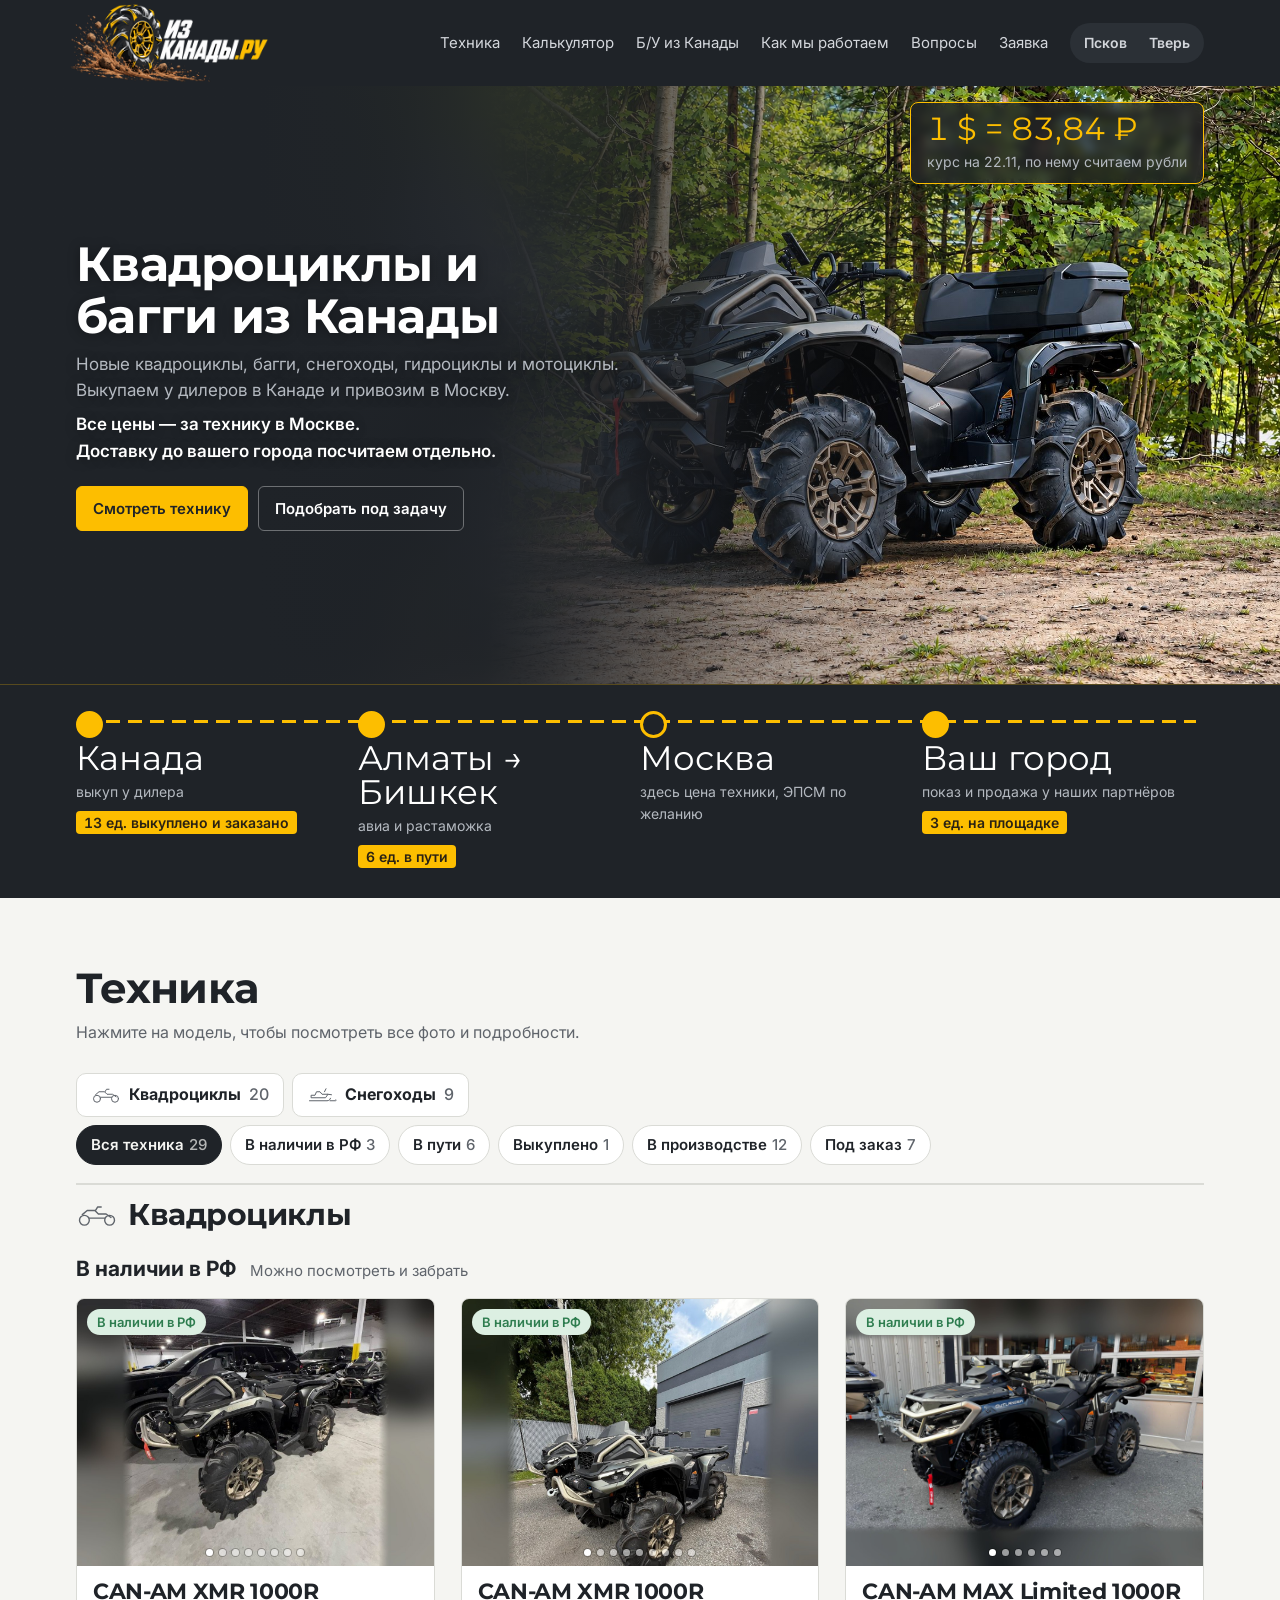
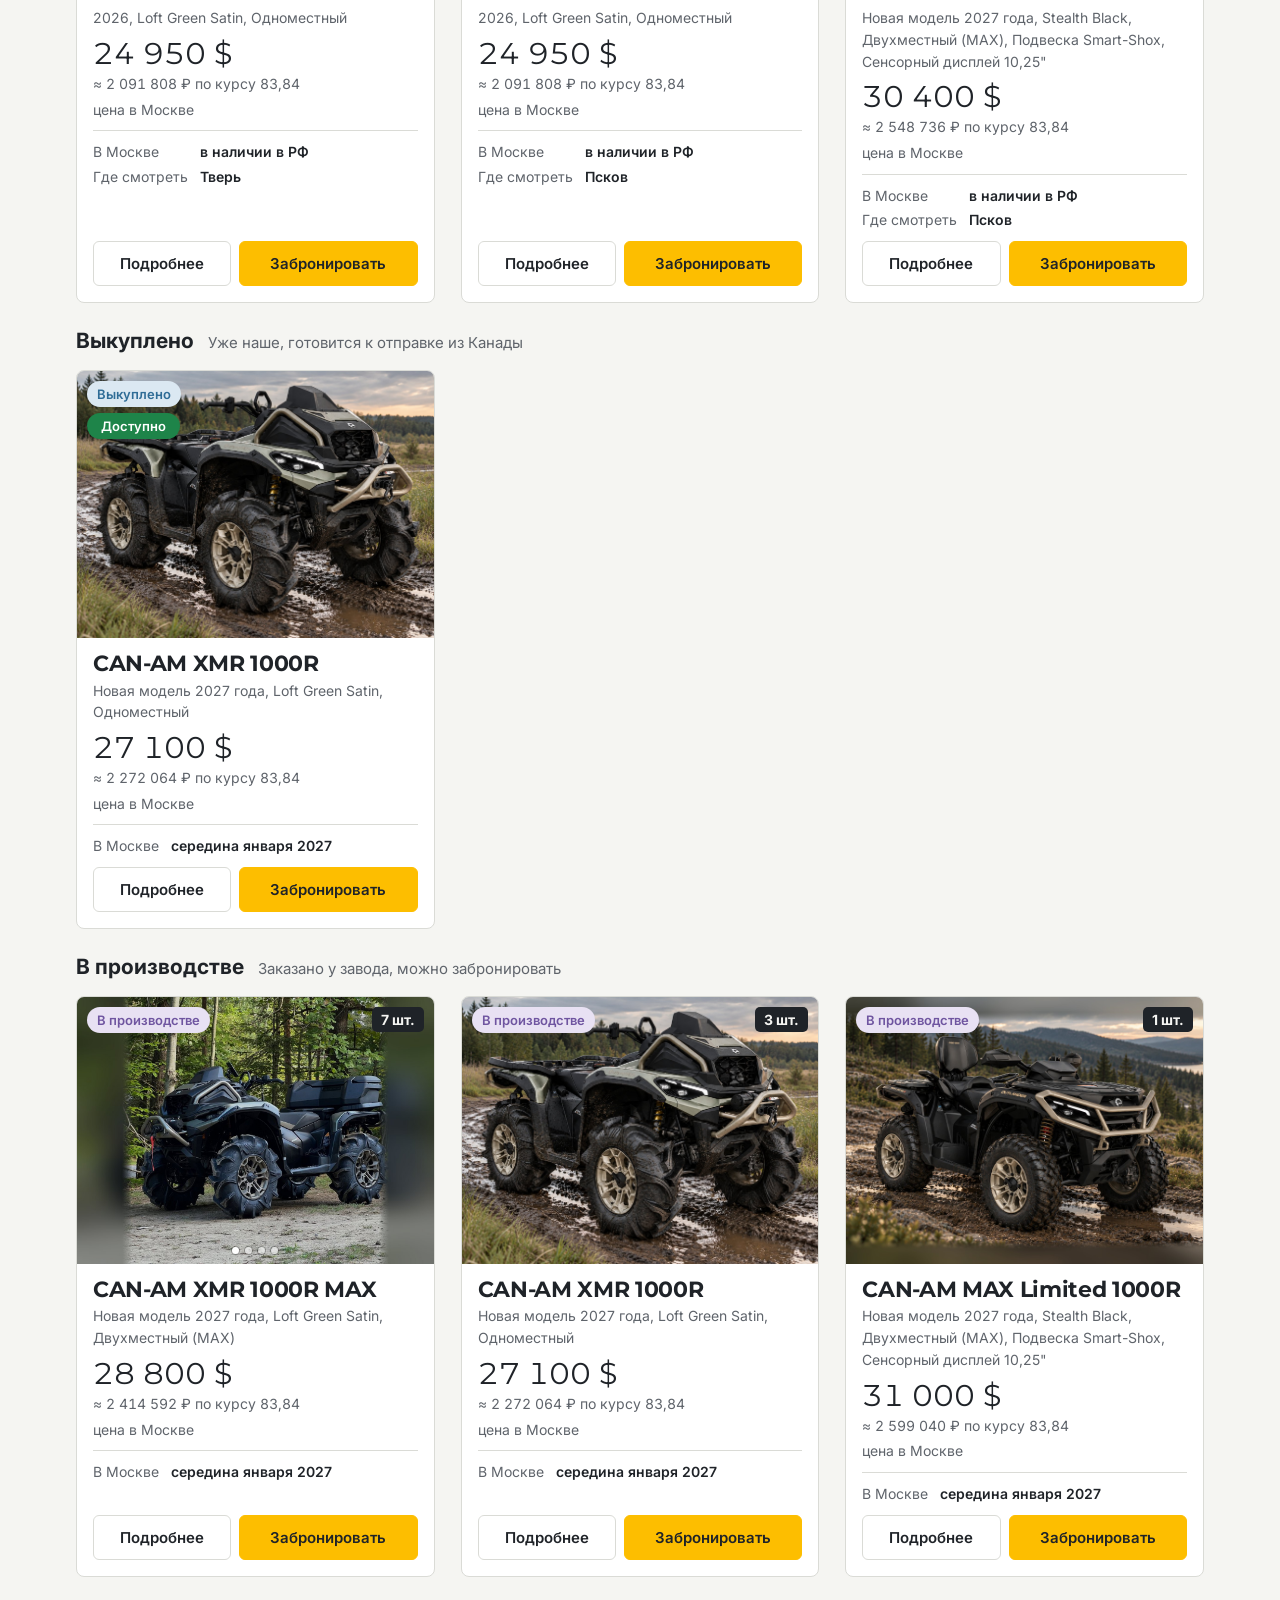
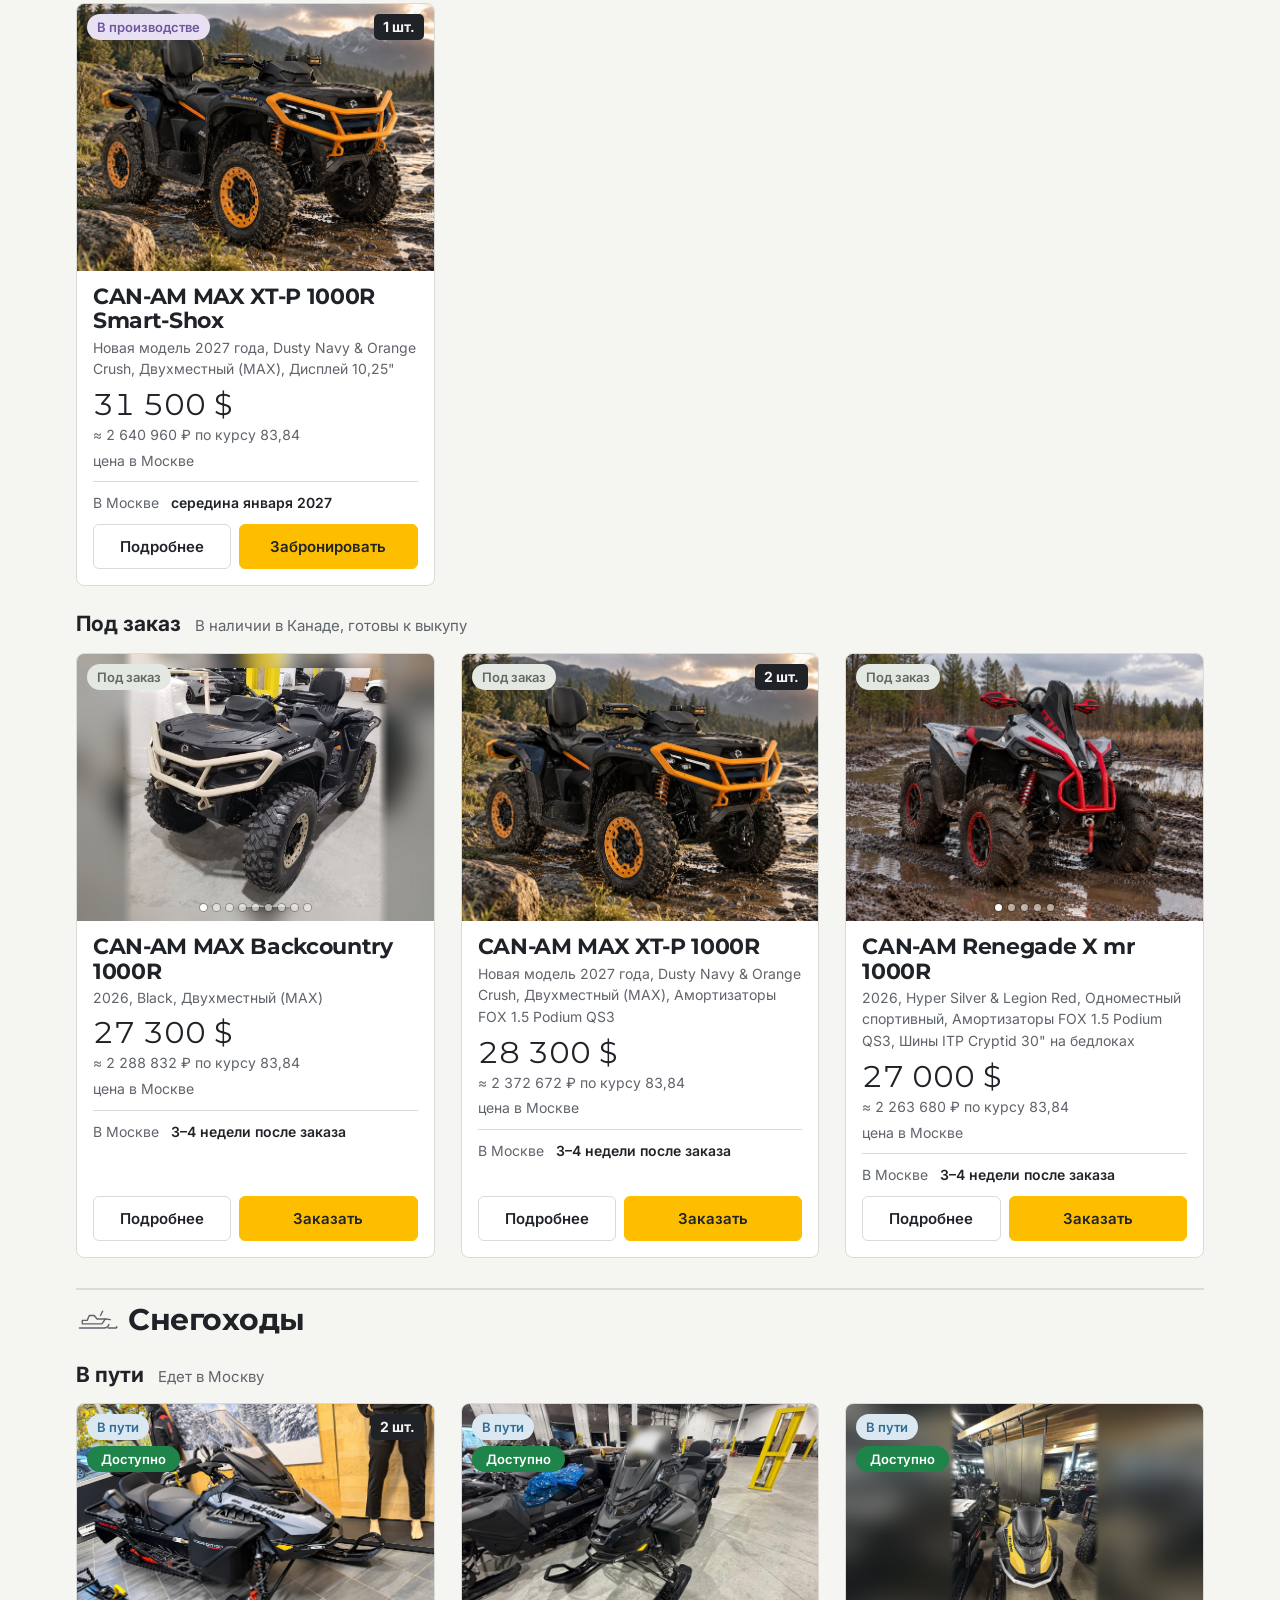
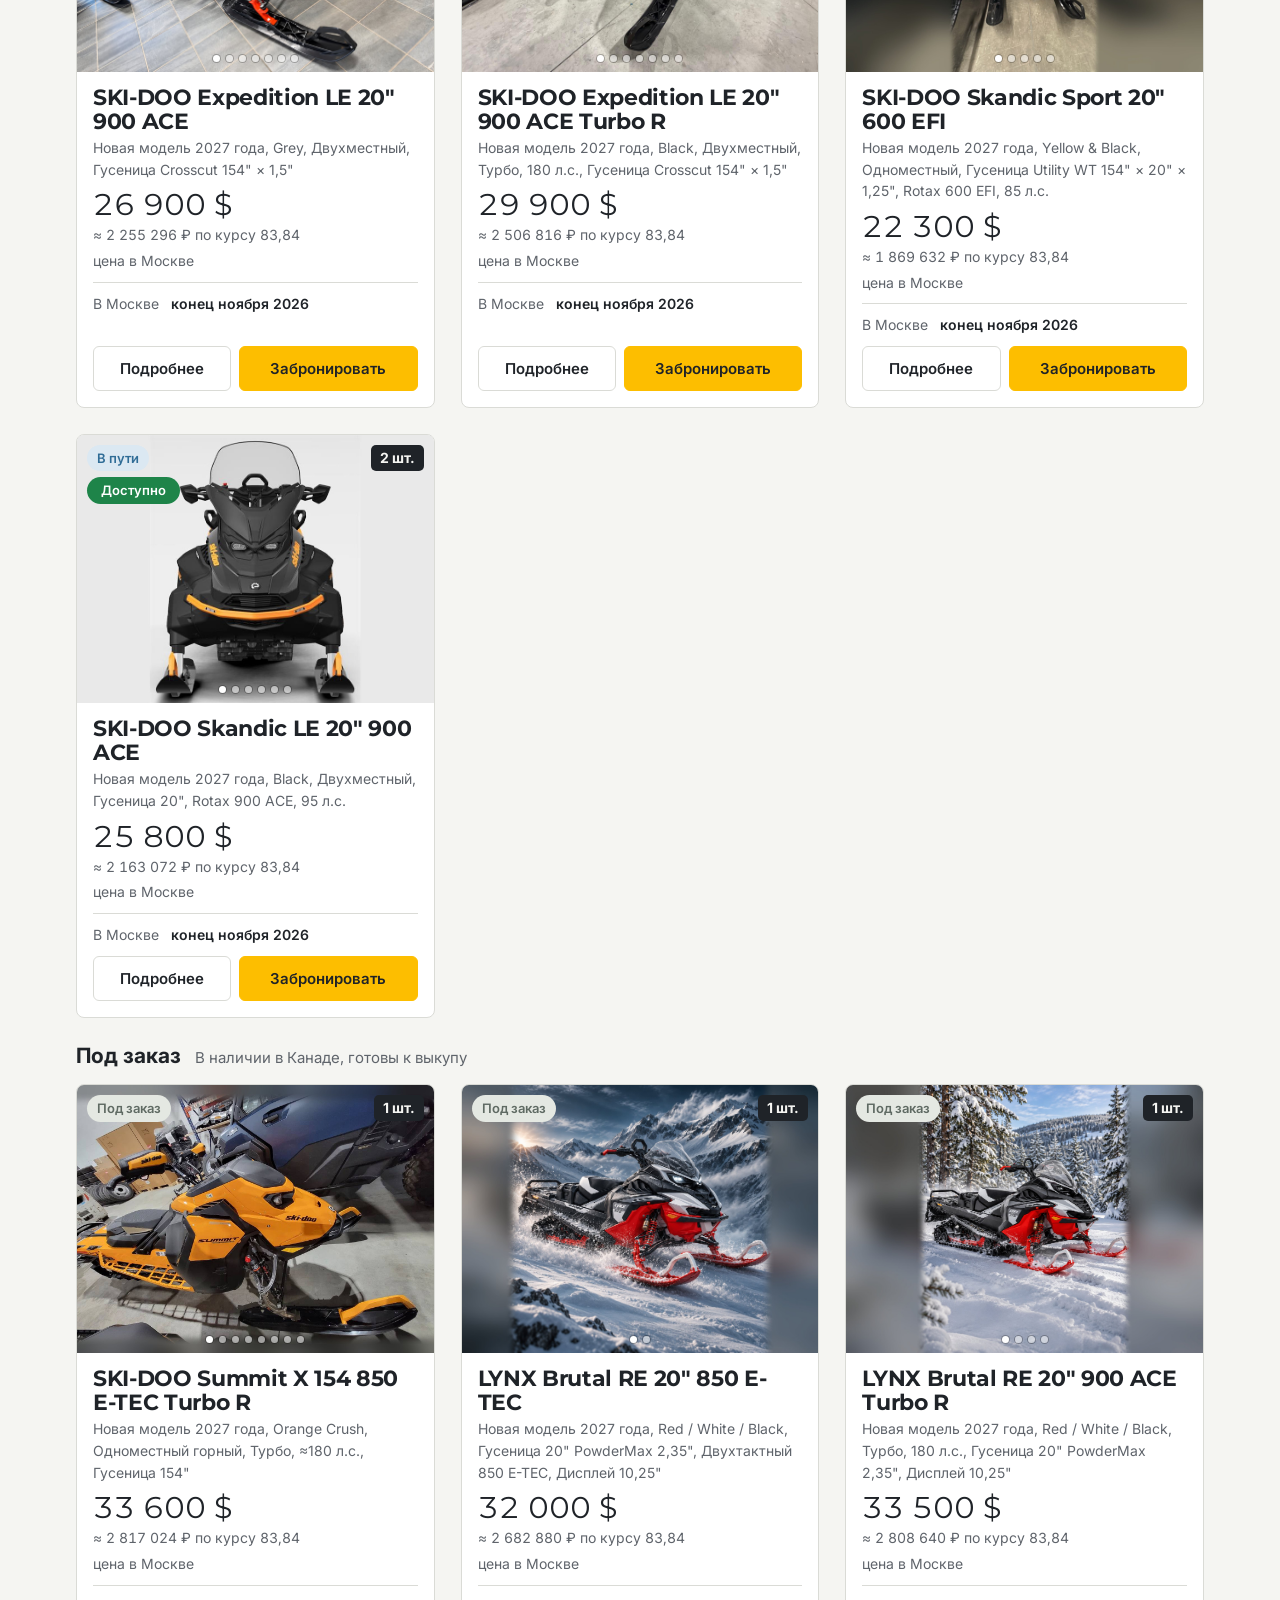
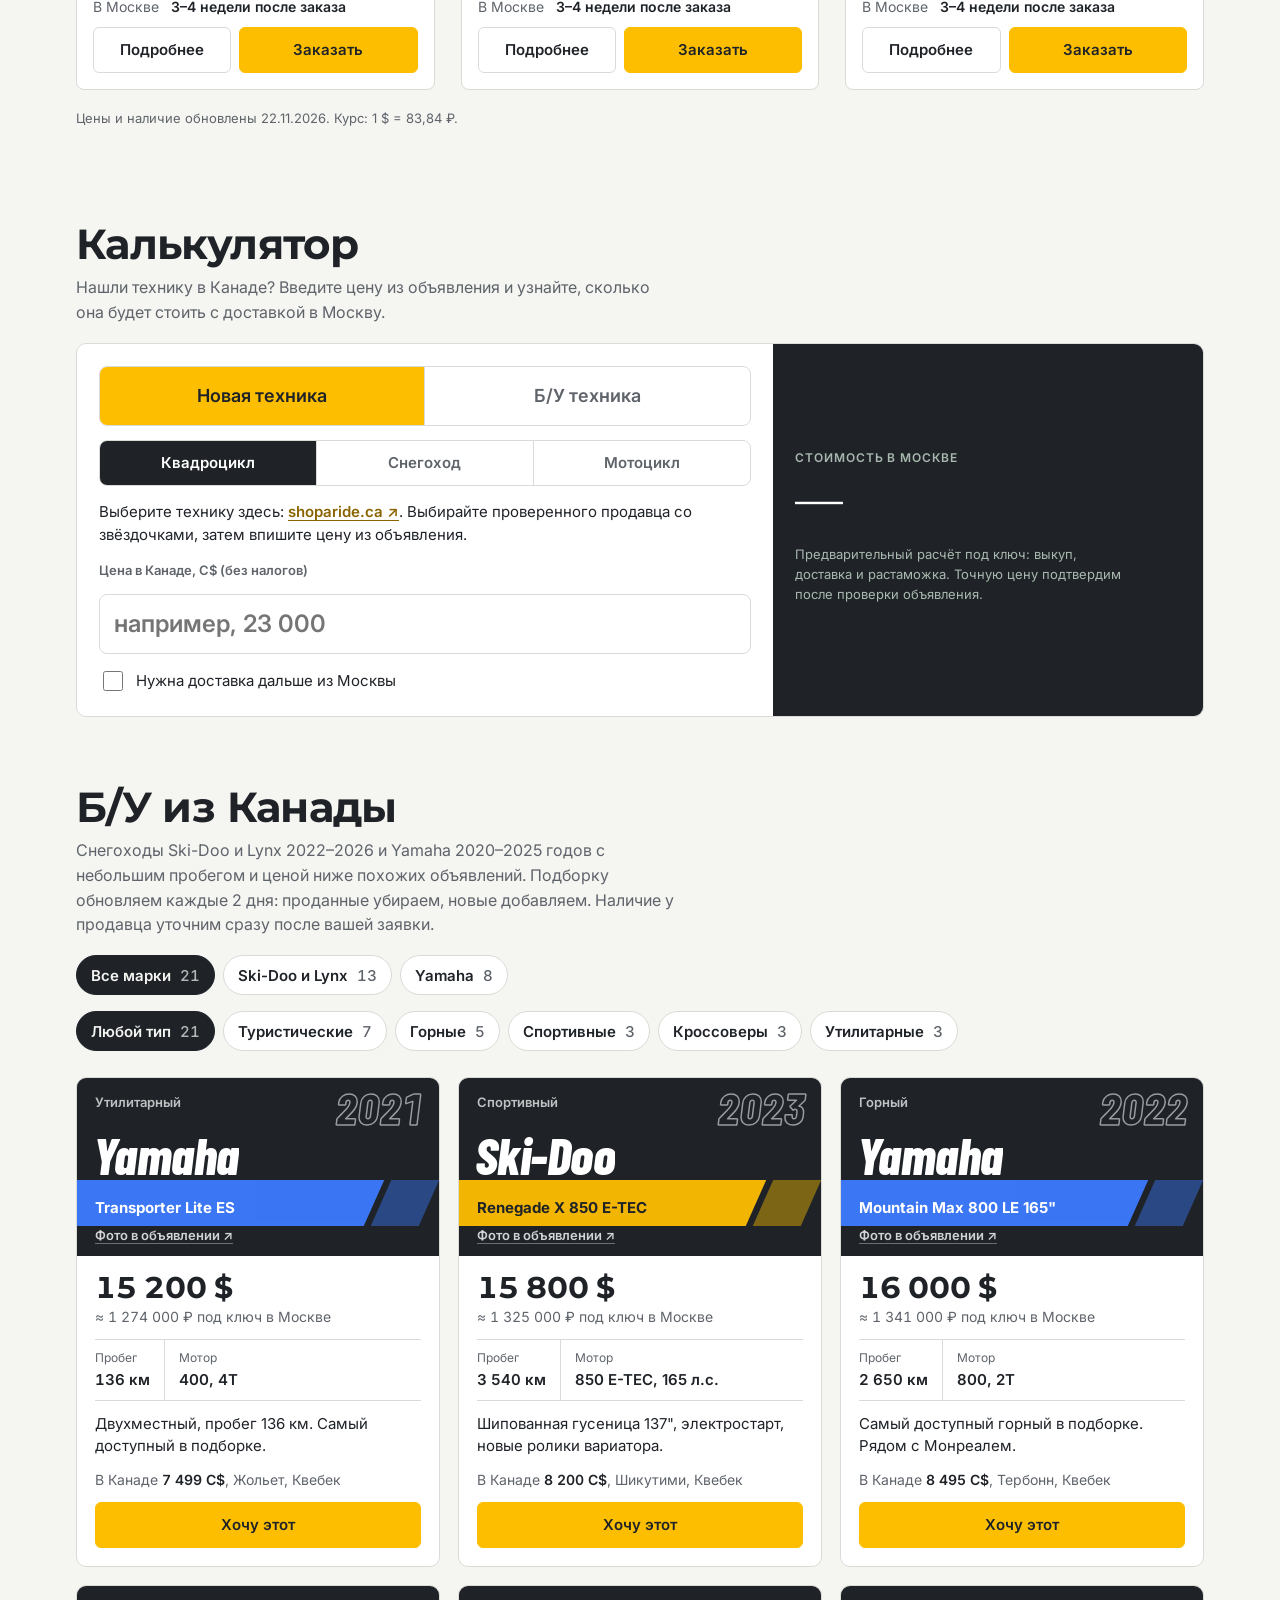
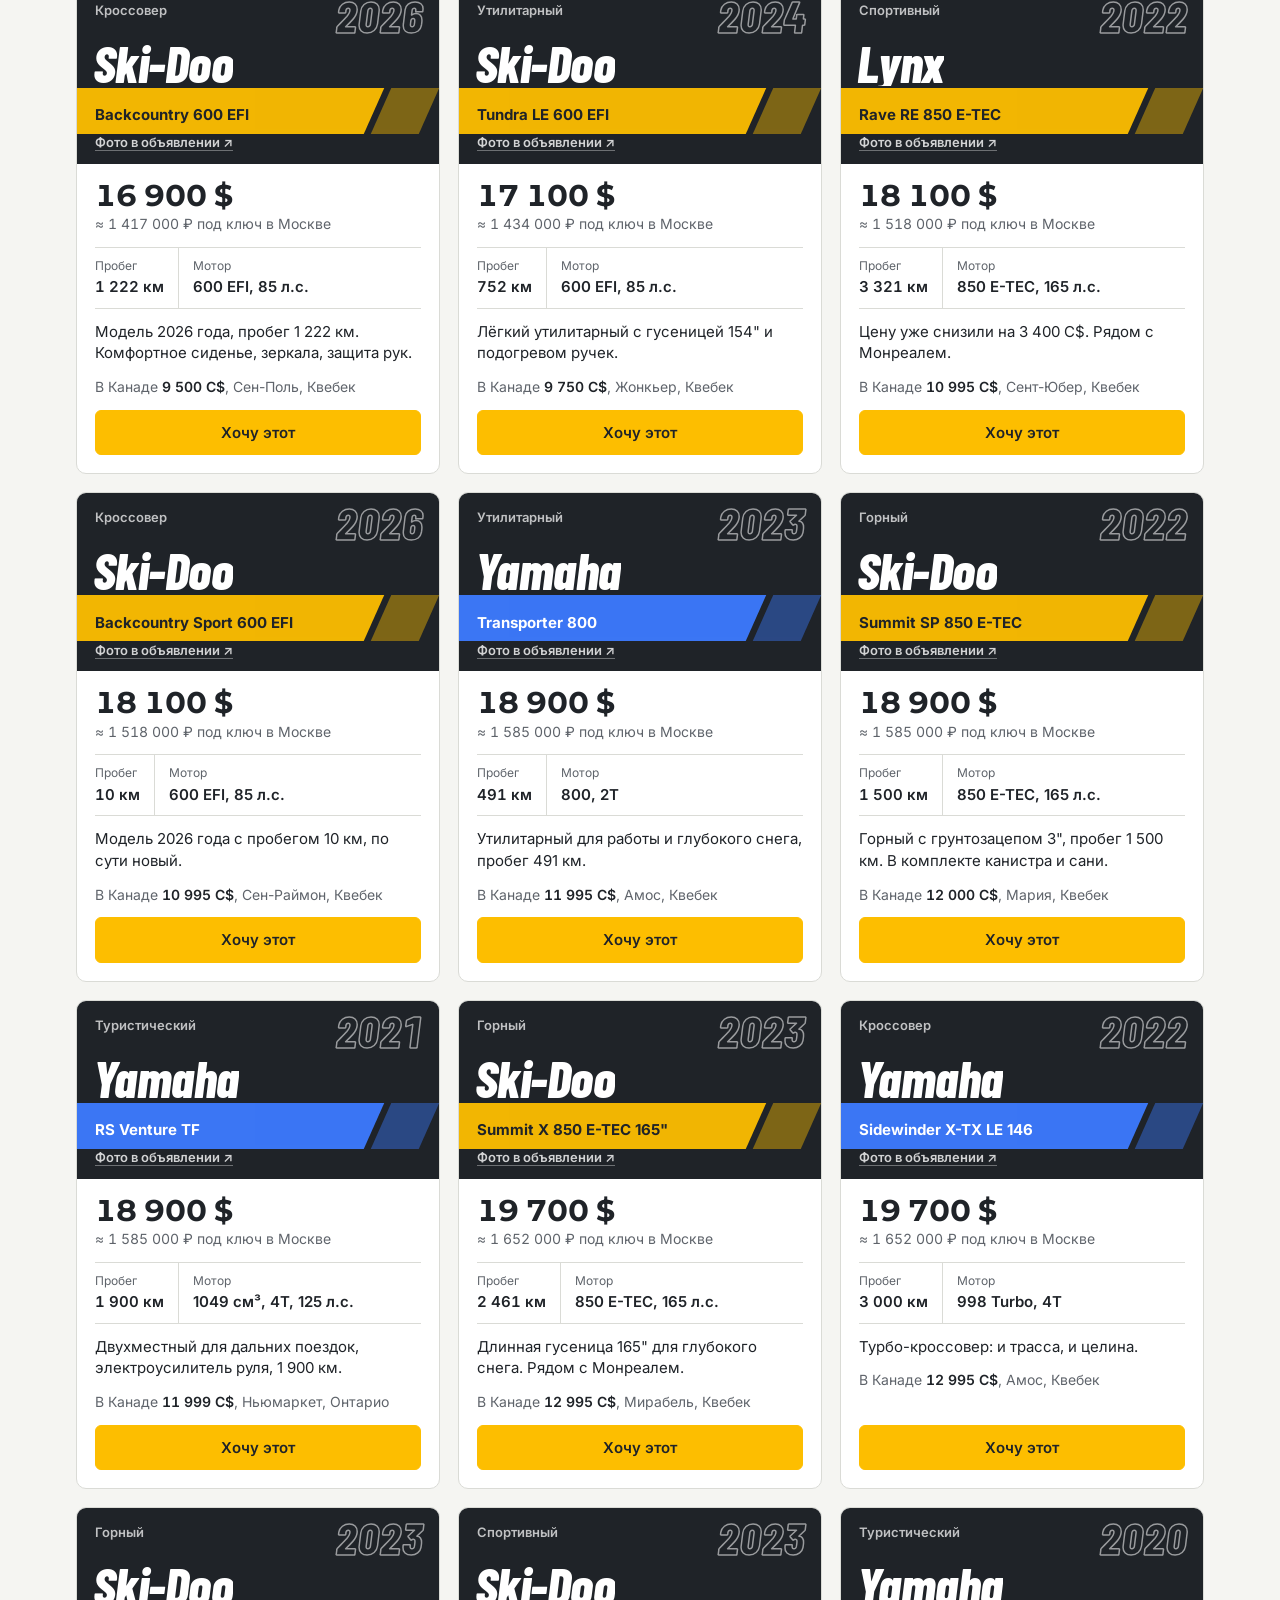
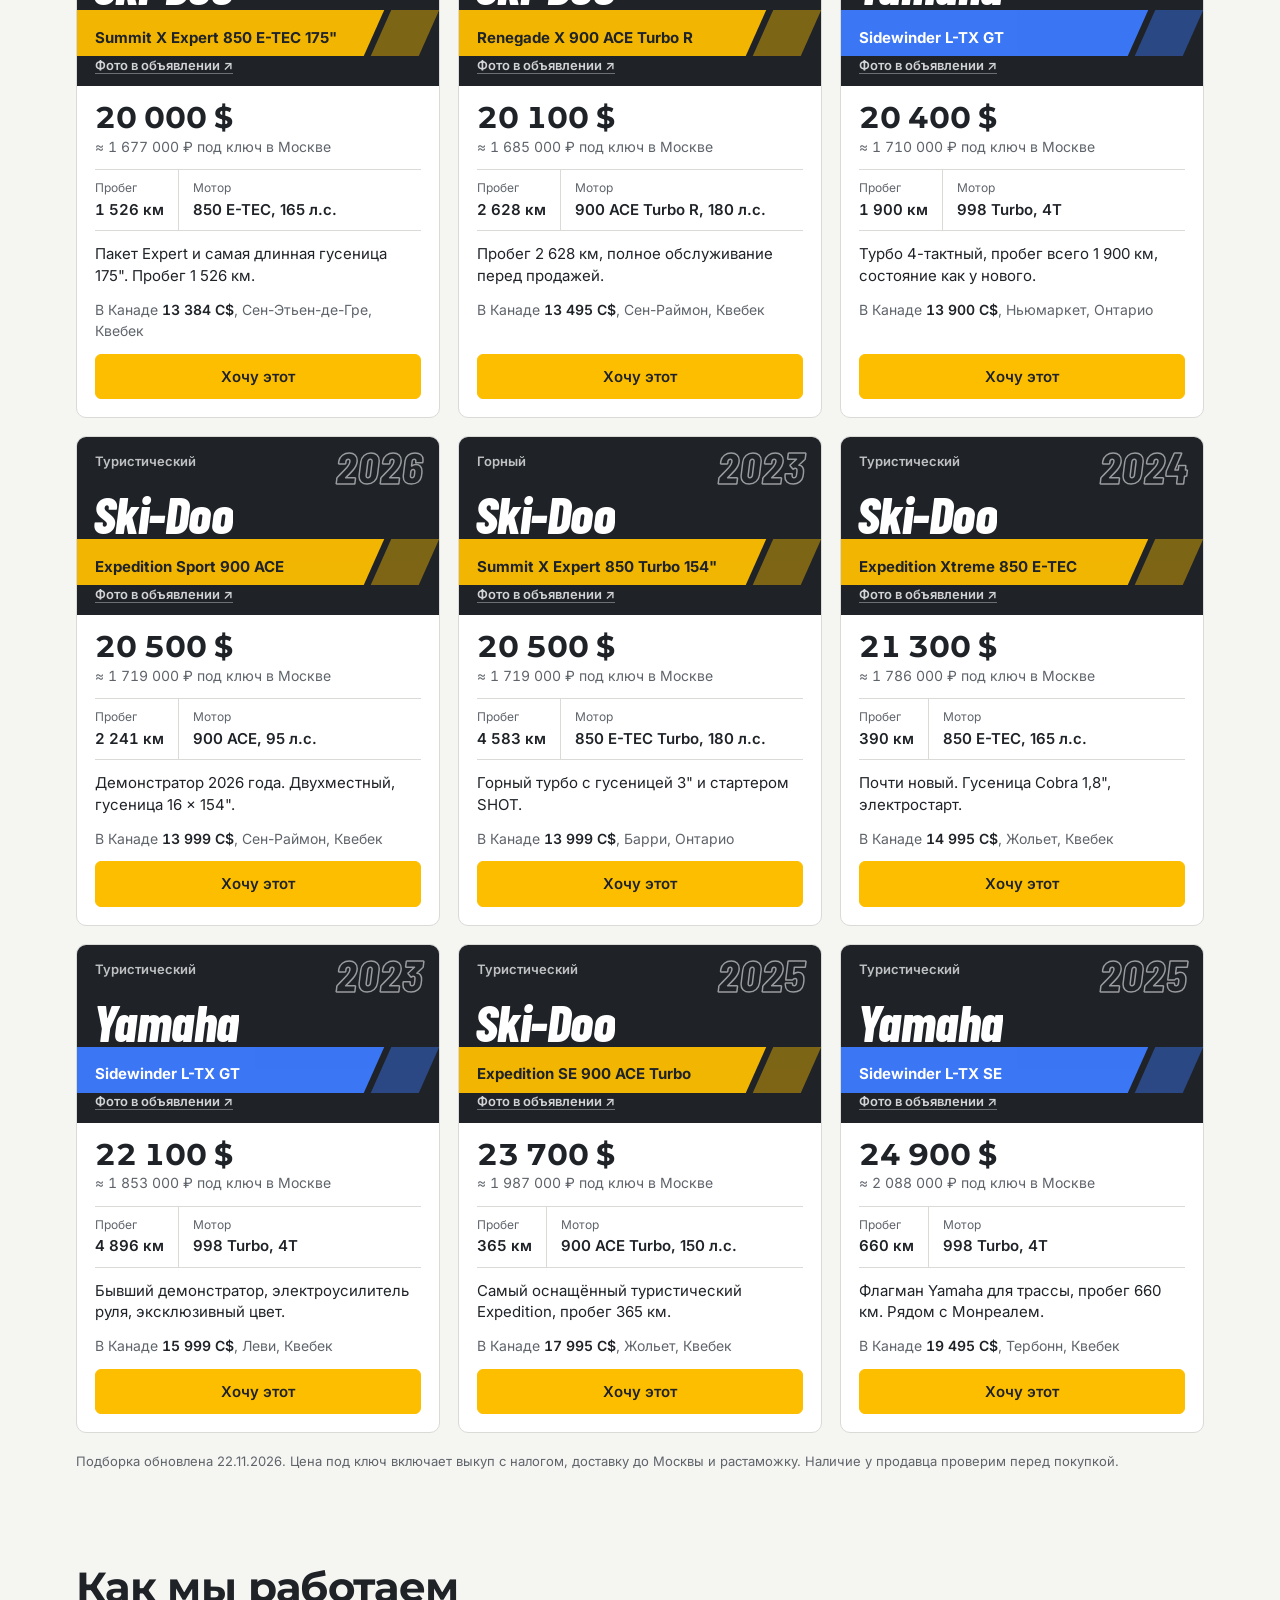
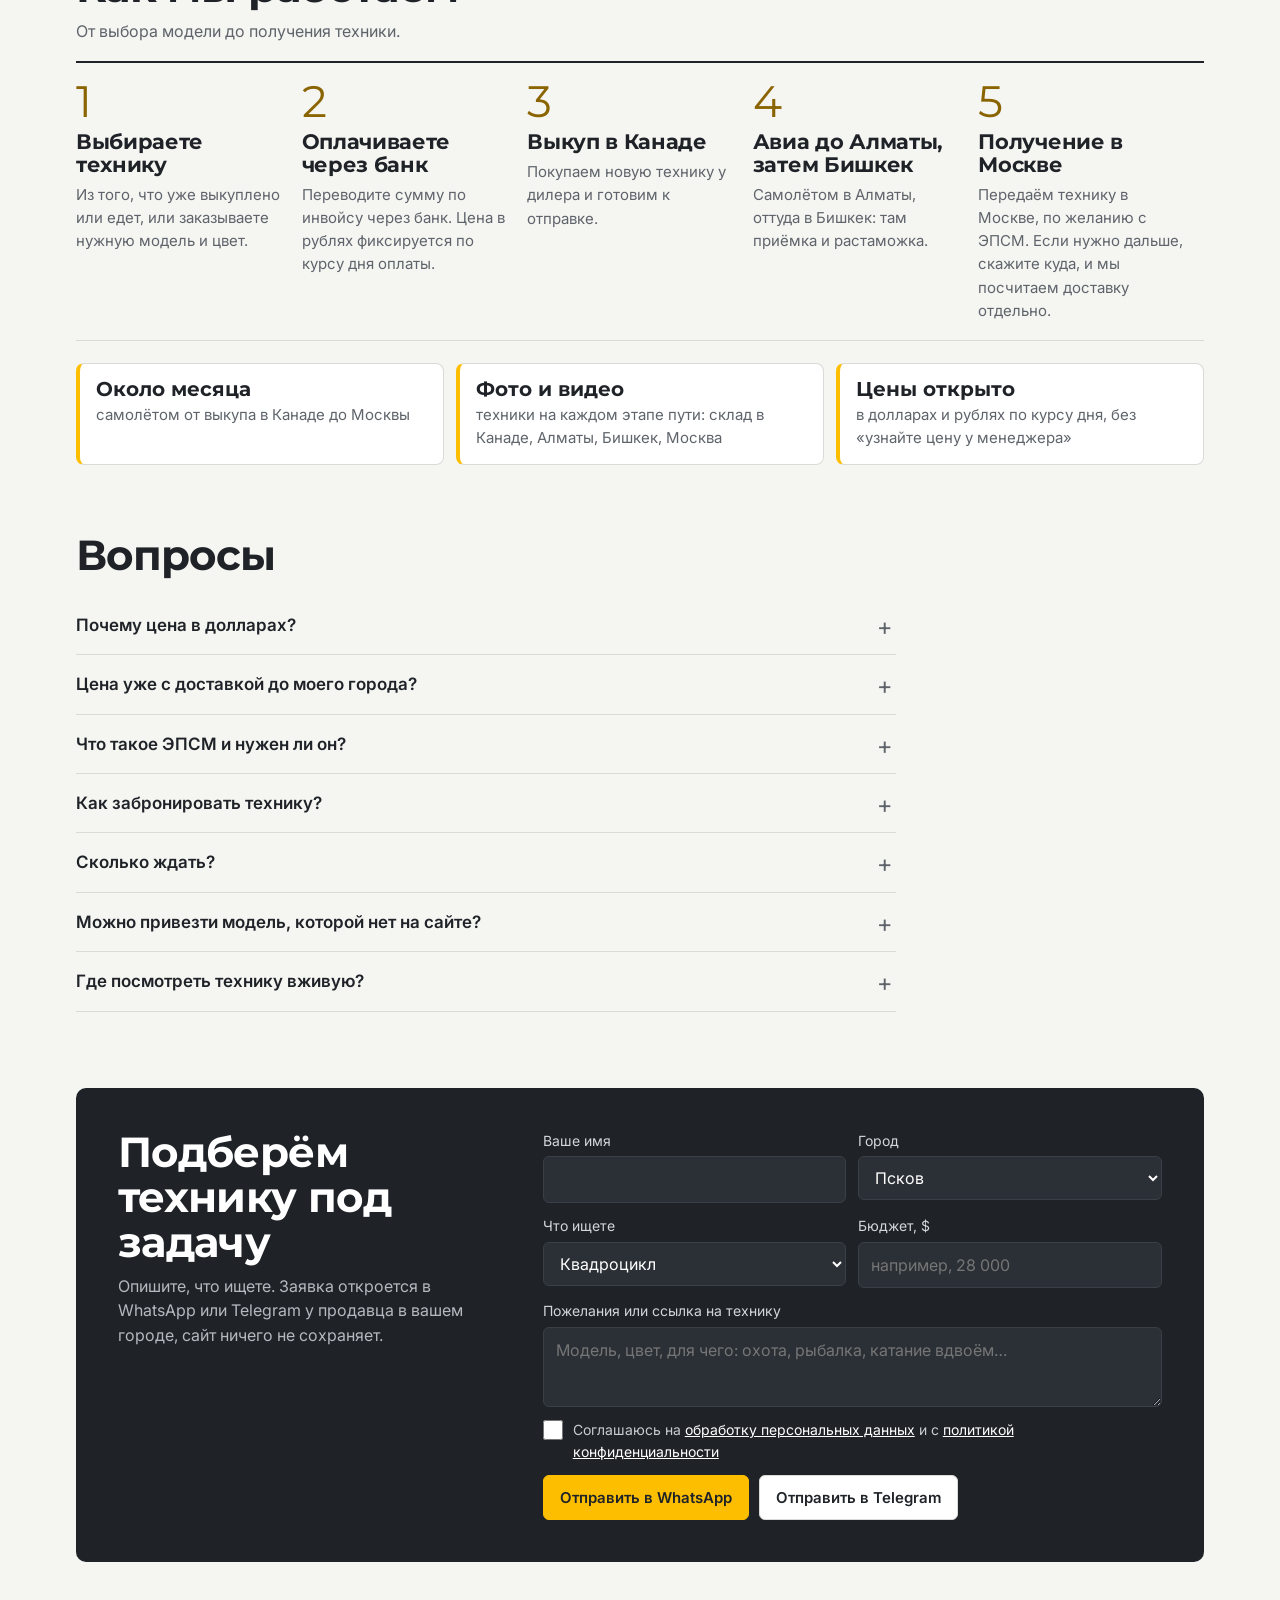
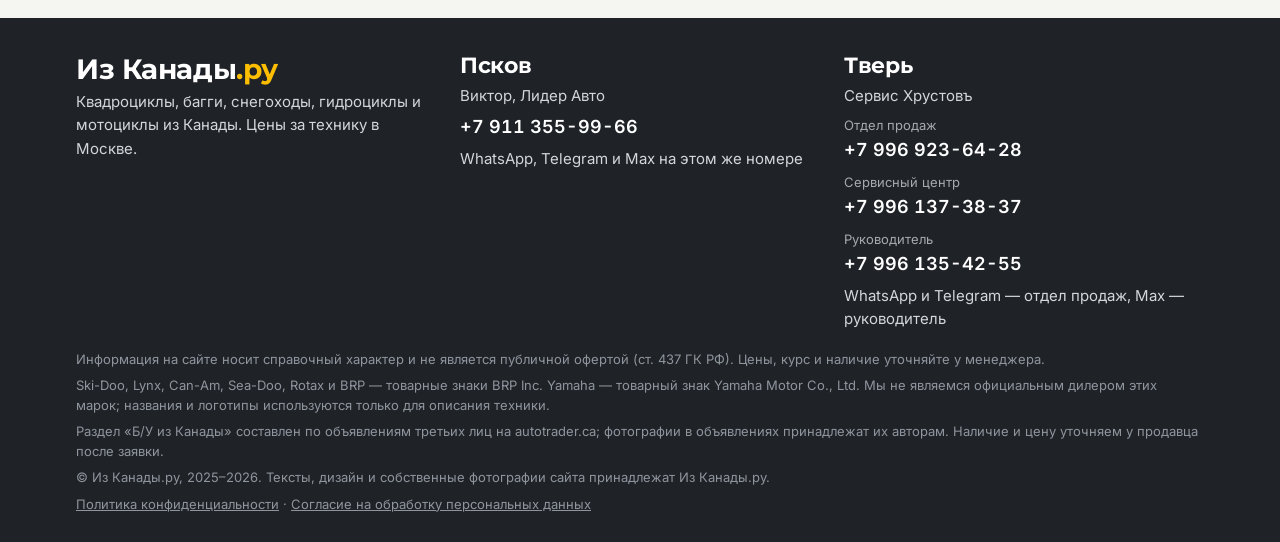
==== index.html @ 7d502684 "Маржа на б/у: izkanady 1500 $, InvestCar 2000 $ Co-Authored-By: Claude Opus 5.5 <noreply@anthropic.c" ====
<!doctype html>
<html lang="ru">
<head>
<meta charset="utf-8">
<meta name="viewport" content="width=device-width,initial-scale=1,viewport-fit=cover">
<meta name="robots" content="noindex">
<title>Из Канады.ру — квадроциклы, багги, снегоходы, гидроциклы и мотоциклы, цены в Москве</title>
<meta name="description" content="Новые квадроциклы, багги, снегоходы, гидроциклы и мотоциклы из Канады. Цены за технику в Москве, в долларах и рублях по курсу на сегодня.">
<link rel="preconnect" href="https://fonts.googleapis.com">
<link rel="preconnect" href="https://fonts.gstatic.com" crossorigin>
<link rel="stylesheet" href="https://fonts.googleapis.com/css2?family=Montserrat:wght@600;700;800&family=Inter:wght@400;500;600;700&family=Barlow+Condensed:ital,wght@1,800&display=swap">
<link rel="stylesheet" href="assets/site.css?v=20261122d">
<link rel="icon" href="img/favicon-64.png?v=1" type="image/png">
<link rel="apple-touch-icon" href="img/apple-touch-icon.png?v=1">
</head>
<body>
<header class="top">
  <div class="wrap">
    <a class="logo" href="./"><img class="logo-img" src="img/logo-header.png?v=1" alt="Из Канады.ру" width="157" height="60"></a>
    <nav class="topnav" aria-label="Разделы"><a href="#catalog">Техника</a><a href="#calc">Калькулятор</a><a href="#used">Б/У из Канады</a><a href="#how">Как мы работаем</a><a href="#faq">Вопросы</a><a href="#request">Заявка</a></nav>
    <div id="cityToggle"></div>
  </div>
</header>

<section class="hero">
  <div class="hero-photo" aria-hidden="true"></div>
  <div class="wrap">
    <div class="hero-row">
      <div>
        <h1>Квадроциклы и багги из Канады</h1>
        <p class="lead">Новые квадроциклы, багги, снегоходы, гидроциклы и мотоциклы.<br>Выкупаем у дилеров в Канаде и привозим в Москву.</p><p class="lead" style="color:#fff;font-weight:600">Все цены — за технику в Москве.<br>Доставку до вашего города посчитаем отдельно.</p>
        <div class="cta"><a class="btn primary" href="#catalog">Смотреть технику</a><a class="btn ghost-light" href="#request">Подобрать под задачу</a></div>
      </div>
      <div class="rate" aria-label="Курс доллара"><div class="v num" id="rateVal"></div><div class="l" id="rateLbl"></div></div>
    </div>
  </div>
</section>
<section class="route-band" aria-label="Путь техники">
  <div class="wrap"><div class="route"><ol id="route"></ol></div></div>
</section>

<main>
  <section class="block" id="catalog">
    <div class="wrap">
      <div class="block-h"><div><h2>Техника</h2><p class="lead">Нажмите на модель, чтобы посмотреть все фото и подробности.</p></div></div>
      <div class="catnav"><nav class="kinds" id="kinds" aria-label="Вид техники" hidden></nav><nav class="filter" id="filter" aria-label="Фильтр по наличию"></nav></div>
      <div id="list"></div>
      <p class="updated" id="updated"></p>
    </div>
  </section>

  <section class="block" id="calc" hidden>
    <div class="wrap">
      <div class="block-h"><div><h2>Калькулятор</h2><p class="lead">Нашли технику в Канаде? Введите цену из объявления и узнайте, сколько она будет стоить с доставкой в Москву.</p></div></div>
      <div class="calc-box">
        <div class="calc-in">
          <div class="seg seg-big" role="radiogroup" aria-label="Состояние техники">
            <button type="button" role="radio" aria-checked="true" data-ccond="n">Новая техника</button>
            <button type="button" role="radio" aria-checked="false" data-ccond="u">Б/У техника</button>
          </div>
          <div class="seg" role="radiogroup" aria-label="Тип техники">
            <button type="button" role="radio" aria-checked="true" data-ctype="q">Квадроцикл</button>
            <button type="button" role="radio" aria-checked="false" data-ctype="s">Снегоход</button>
            <button type="button" role="radio" aria-checked="false" data-ctype="m" id="calcMoto">Мотоцикл</button>
          </div>
          <p class="calc-src" id="calcSrcP">Выберите технику здесь: <a id="calcSrc" href="https://www.shoparide.ca/en/snowmobile/?region=montreal" target="_blank" rel="noopener">shoparide.ca ↗</a>. <span id="calcSrcTip">Выбирайте проверенного продавца со звёздочками, затем впишите цену из объявления.</span></p>
          <label class="calc-lbl" for="calcPrice">Цена в Канаде, C$ (без налогов)</label>
          <input id="calcPrice" class="calc-price num" inputmode="decimal" autocomplete="off" placeholder="например, 23 000">
          <label class="calc-chk"><input type="checkbox" id="calcDeliv"> Нужна доставка дальше из Москвы</label>
        </div>
        <div class="calc-out" aria-live="polite">
          <div class="calc-cap">Стоимость в Москве</div>
          <div class="calc-usd num" id="calcUsd">—</div>
          <div class="calc-rub num" id="calcRub"></div>
          <div class="calc-pre num" id="calcPre" hidden></div>
          <p class="calc-note" id="calcNote">Предварительный расчёт под ключ: выкуп, доставка и растаможка. Точную цену подтвердим после проверки объявления.</p>
          <button type="button" class="btn primary" id="calcAsk" hidden>Узнать точную цену</button>
        </div>
      </div>
    </div>
  </section>

  <section class="block" id="used" hidden>
    <div class="wrap">
      <div class="block-h"><div><h2>Б/У из Канады</h2><p class="lead">Снегоходы Ski-Doo и Lynx 2022–2026 и Yamaha 2020–2025 годов с небольшим пробегом и ценой ниже похожих объявлений. Подборку обновляем каждые 2 дня: проданные убираем, новые добавляем. Наличие у продавца уточним сразу после вашей заявки.</p></div></div>
      <div class="uc-filters">
        <nav class="filter" id="ucBrand" aria-label="Марка"></nav>
        <nav class="filter" id="ucKind" aria-label="Тип снегохода"></nav>
      </div>
      <div class="uc-grid" id="usedList"></div>
      <p class="updated" id="usedUpd"></p>
    </div>
  </section>

  <section class="block" id="how">
    <div class="wrap">
      <div class="block-h"><div><h2>Как мы работаем</h2><p class="lead">От выбора модели до получения техники.</p></div></div>
      <ol class="steps">
        <li><h3>Выбираете технику</h3><p>Из того, что уже выкуплено или едет, или заказываете нужную модель и цвет.</p></li>
        <li><h3>Оплачиваете через банк</h3><p>Переводите сумму по инвойсу через банк. Цена в рублях фиксируется по курсу дня оплаты.</p></li>
        <li><h3>Выкуп в Канаде</h3><p>Покупаем новую технику у дилера и готовим к отправке.</p></li>
        <li><h3>Авиа до Алматы, затем Бишкек</h3><p>Самолётом в Алматы, оттуда в Бишкек: там приёмка и растаможка.</p></li>
        <li><h3>Получение в Москве</h3><p>Передаём технику в Москве, по желанию с ЭПСМ. Если нужно дальше, скажите куда, и мы посчитаем доставку отдельно.</p></li>
      </ol>
      <ul class="promise">
        <li><b>Около месяца</b><span>самолётом от выкупа в Канаде до Москвы</span></li>
        <li><b>Фото и видео</b><span>техники на каждом этапе пути: склад в Канаде, Алматы, Бишкек, Москва</span></li>
        <li><b>Цены открыто</b><span>в долларах и рублях по курсу дня, без «узнайте цену у менеджера»</span></li>
      </ul>
    </div>
  </section>

  <section class="block" id="faq">
    <div class="wrap">
      <div class="block-h"><h2>Вопросы</h2></div>
      <div class="faq">
        <details><summary>Почему цена в долларах?</summary><p>Технику мы покупаем в Канаде за доллары, поэтому цена фиксируется в долларах. Рублёвая цена на сайте пересчитана по курсу на сегодня, курс обновляется каждое утро. Точную сумму в рублях назовёт продавец в день оплаты.</p></details>
        <details><summary>Цена уже с доставкой до моего города?</summary><p>Нет. Все цены на сайте — за технику в Москве. Скажите продавцу, куда нужно привезти, и он посчитает доставку отдельно.</p></details>
        <details><summary>Что такое ЭПСМ и нужен ли он?</summary><p>Электронный паспорт самоходной машины. Он нужен, чтобы поставить технику на учёт. Оформляем по желанию, это <b id="epsmFaq"></b> сверх цены техники.</p></details>
        <details><summary>Как забронировать технику?</summary><p>Нажмите «Забронировать» на нужной модели и напишите продавцу в WhatsApp или Telegram. После задатка техника закрепляется за вами и снимается с продажи.</p></details>
        <details><summary>Сколько ждать?</summary><p>Срок указан в карточке каждой модели в строке «В Москве». Для техники под заказ это срок после вашего заказа, для техники в производстве и в пути — ожидаемый месяц прибытия.</p></details>
        <details><summary>Можно привезти модель, которой нет на сайте?</summary><p>Да. Оставьте заявку внизу страницы: марку, модель, год и бюджет. Найдём вариант в Канаде и назовём цену с доставкой.</p></details>
        <details><summary>Где посмотреть технику вживую?</summary><p>У наших партнёров: <span id="whereList"></span>. Перед визитом позвоните продавцу.</p></details>
      </div>
    </div>
  </section>

  <section class="block" id="request">
    <div class="wrap">
      <div class="req">
        <div><h2>Подберём технику под задачу</h2><p class="lead">Опишите, что ищете. Заявка откроется в WhatsApp или Telegram у продавца в вашем городе, сайт ничего не сохраняет.</p></div>
        <form id="reqForm" novalidate>
          <label>Ваше имя<input name="name" autocomplete="given-name" required></label>
          <label>Город<select name="city" id="reqCity"></select></label>
          <label>Что ищете<select name="kind"><option>Квадроцикл</option><option>Двухместный квадроцикл</option><option>Багги (SSV)</option><option>Снегоход</option><option>Гидроцикл</option><option>Пока не знаю</option></select></label>
          <label>Бюджет, $<input name="budget" inputmode="numeric" placeholder="например, 28 000"></label>
          <label class="full">Пожелания или ссылка на технику<textarea name="wish" placeholder="Модель, цвет, для чего: охота, рыбалка, катание вдвоём…"></textarea></label>
          <label class="full agree"><input type="checkbox" name="agree" required> <span>Соглашаюсь на <a href="consent.html" target="_blank">обработку персональных данных</a> и с <a href="privacy.html" target="_blank">политикой конфиденциальности</a></span></label>
          <div class="send"><button class="btn primary" type="submit" data-via="wa">Отправить в WhatsApp</button><button class="btn" type="submit" data-via="tg">Отправить в Telegram</button><span class="hint" id="reqHint"></span></div>
        </form>
      </div>
    </div>
  </section>
</main>

<footer>
  <div class="wrap">
    <div class="cols"><div><h3 data-sitename></h3><p>Квадроциклы, багги, снегоходы, гидроциклы и мотоциклы из Канады. Цены за технику в Москве.</p></div><div id="footSellers" style="display:contents"></div></div>
    <div class="legal-foot">
      <p class="small">Информация на сайте носит справочный характер и не является публичной офертой (ст. 437 ГК РФ). Цены, курс и наличие уточняйте у менеджера.</p>
      <p class="small">Ski-Doo, Lynx, Can-Am, Sea-Doo, Rotax и BRP — товарные знаки BRP Inc. Yamaha — товарный знак Yamaha Motor Co., Ltd. Мы не являемся официальным дилером этих марок; названия и логотипы используются только для описания техники.</p>
      <p class="small">Раздел «Б/У из Канады» составлен по объявлениям третьих лиц на autotrader.ca; фотографии в объявлениях принадлежат их авторам. Наличие и цену уточняем у продавца после заявки.</p>
      <p class="small">© Из Канады.ру, 2025–2026. Тексты, дизайн и собственные фотографии сайта принадлежат Из Канады.ру.</p>
      <p class="small"><a href="privacy.html">Политика конфиденциальности</a> · <a href="consent.html">Согласие на обработку персональных данных</a></p>
    </div>
  </div>
</footer>
<div class="toast" id="toast" hidden></div>
<div class="sheet-bg" id="sheet" hidden></div>

<script src="data.js?v=20261119c"></script>
<script src="used.js?v=20261122e"></script>
<script src="assets/site.js?v=20261122h"></script>
<script>
let active = "all";
function card(it){
  const w = where(it);
  return `<article class="card">
    <div class="ph">${galleryHtml(it, false)}${pillsHtml(it)}${(!it.noQty && (it.qty > 1 || it.stage === "preorder" || it.stage === "offer")) ? `<span class="qty">${it.qty} шт.</span>` : ""}</div>
    <div class="body">
      <div><h4><a href="${modelUrl(it)}">${esc(title(it))}</a></h4><div class="meta">${esc(yearStr(it))}, ${esc(it.color || "цвет уточняется")}${(it.specs || []).length ? ", " + it.specs.map(s => esc(s)).join(", ") : ""}</div></div>
      <div class="price">${priceHtml(it)}</div>
      <dl class="facts"><dt>В Москве</dt><dd>${esc(eta(it))}</dd>${w ? `<dt>Где смотреть</dt><dd>${esc(w)}</dd>` : ""}</dl>
      <div class="actions"><a class="btn" href="${modelUrl(it)}">Подробнее</a><button class="btn primary" type="button" data-ask="${esc(it.ids[0])}">${askLabel(it)}</button></div>
    </div></article>`;
}
const SNOW = `<svg viewBox="0 0 120 70" aria-hidden="true"><g fill="none" stroke="currentColor" stroke-width="4" stroke-linecap="round" stroke-linejoin="round"><path d="M10 58h70c8 0 12-4 14-10M18 46h56l10-14h-24l-8-10H38l-6 14H18z"/><path d="M84 32l14 2M70 22l6-12"/><path d="M92 58h22c2 0 4-2 2-4"/></g></svg>`;
const KIND_ICON = {atv: ATV, sxs: ATV, snow: SNOW, pwc: SNOW};
function render(){
  const items = ALL;
  const kinds = KINDS.map(k => ({k, items: items.filter(it => kindOf(it) === k.k)})).filter(x => x.items.length);
  const qty = list => list.reduce((a, i) => a + i.qty, 0);
  const kindsEl = document.getElementById("kinds");
  kindsEl.hidden = kinds.length < 2;
  kindsEl.innerHTML = kinds.map(x => `<a href="#kind-${x.k.k}">${KIND_ICON[x.k.k] || ""}${esc(x.k.t)}<span>${qty(x.items)}</span></a>`).join("");
  const byGroup = GROUPS.map(g => ({g, items: items.filter(it => g.stages.includes(it.stage))})).filter(x => x.items.length);
  document.getElementById("filter").innerHTML = `<button type="button" data-f="all" aria-pressed="${active === "all"}">Вся техника<span>${qty(items)}</span></button>` +
    byGroup.map(x => `<button type="button" data-f="${x.g.k}" aria-pressed="${active === x.g.k}">${esc(x.g.t)}<span>${qty(x.items)}</span></button>`).join("");
  const many = kinds.length > 1;
  const html = kinds.map(x => {
    const groups = GROUPS.filter(g => active === "all" || g.k === active).map(g => ({g, items: x.items.filter(it => g.stages.includes(it.stage))})).filter(y => y.items.length);
    if (!groups.length) return "";
    const H = many ? "h4" : "h3";
    return `<section class="kind" id="kind-${x.k.k}">${many ? `<h3>${KIND_ICON[x.k.k] || ""}${esc(x.k.t)}</h3>` : ""}` +
      groups.map(y => `<section class="grp"><div class="grp-h"><${H}>${esc(y.g.t)}</${H}><p>${esc(y.g.d)}</p></div><div class="grid">${y.items.map(card).join("")}</div></section>`).join("") + `</section>`;
  }).join("");
  document.getElementById("list").innerHTML = html || `<p class="lead">Сейчас обновляем список. Оставьте заявку ниже, и мы подберём технику.</p>`;
}
function route(){
  const cnt = st => ALL.filter(i => st.includes(i.stage)).reduce((a, i) => a + i.qty, 0);
  const legs = [
    {place: "Канада", what: "выкуп у дилера", n: cnt(["preorder","deposit","bought"]), w: "ед. выкуплено и заказано"},
    {place: "Алматы → Бишкек", what: "авиа и растаможка", n: cnt(["air","bishkek","road"]), w: "ед. в пути"},
    {place: "Москва", what: "здесь цена техники, ЭПСМ по желанию", n: cnt(["moscow"]), w: "ед. в Москве"},
    {place: CITY ? SELLERS[CITY].city : "Ваш город", what: CITY ? "показ и продажа: " + SELLERS[CITY].name : "показ и продажа у наших партнёров", n: cnt(["site"]), w: "ед. на площадке"}
  ];
  document.getElementById("route").innerHTML = legs.map(l => `<li class="${l.n ? "live" : ""}"><div class="place">${esc(l.place)}</div><div class="what">${esc(l.what)}</div>${l.n ? `<span class="cnt num">${l.n} ${l.w}</span>` : ""}</li>`).join("");
}
frame();
document.getElementById("reqCity").innerHTML = Object.entries(SELLERS).map(([k, s]) => `<option value="${k}">${esc(s.city)}</option>`).join("");
document.getElementById("whereList").textContent = Object.values(SELLERS).map(s => s.city + ", " + s.name).join("; ");
document.getElementById("rateVal").textContent = "1 $ = " + rateStr() + " ₽";
const rd = (DATA.rateDate || "").split("-");
document.getElementById("rateLbl").textContent = (rd.length === 3 ? "курс на " + rd[2] + "." + rd[1] : "курс на сегодня") + ", по нему считаем рубли";
document.getElementById("epsmFaq").textContent = fmt(DATA.epsmRub || 166000) + " ₽";
render(); route();
document.addEventListener("citychange", () => { route(); const s = document.querySelector("#reqForm [name=city]"); if (CITY) s.value = CITY; });
if (CITY) document.querySelector("#reqForm [name=city]").value = CITY;
document.getElementById("kinds").addEventListener("click", e => {
  const a = e.target.closest("a[href^='#kind-']"); if (!a) return; e.preventDefault();
  if (active !== "all") { active = "all"; render(); }
  const el = document.querySelector(a.getAttribute("href")); if (!el) return;
  const nav = document.querySelector(".catnav"), top = 60 + (nav ? nav.offsetHeight : 0) + 8;
  window.scrollTo({top: el.getBoundingClientRect().top + window.scrollY - top, behavior: "smooth"});
});
document.getElementById("filter").addEventListener("click", e => { const b = e.target.closest("[data-f]"); if (!b) return; active = b.dataset.f; render(); });
document.getElementById("list").addEventListener("click", e => { const b = e.target.closest("[data-ask]"); if (b) askAbout(findModel(b.dataset.ask)); });
document.getElementById("reqForm").addEventListener("submit", e => {
  e.preventDefault();
  const f = e.target, v = k => f.elements[k].value.trim();
  if (!v("name")) { document.getElementById("reqHint").textContent = "Напишите, как к вам обращаться"; f.elements.name.focus(); return; }
  if (!f.elements.agree.checked) { document.getElementById("reqHint").textContent = "Отметьте согласие на обработку данных"; f.elements.agree.focus(); return; }
  const s = SELLERS[v("city")]; setCity(v("city"));
  const text = `Здравствуйте! Меня зовут ${v("name")}. Ищу: ${v("kind")}.` + (v("budget") ? ` Бюджет: ${v("budget")} $.` : "") + (v("wish") ? (/https?:\/\/\S+/.test(v("wish")) ? ` Хочу выкупить эту технику: ${v("wish")}` : ` ${v("wish")}`) : "");
  const via = (e.submitter && e.submitter.dataset.via) || "wa";
  const url = via === "tg" ? tgHref(s) : `https://wa.me/${digits(s.whatsapp)}?text=${encodeURIComponent(text)}`;
  if (via === "tg") { copyText(text).then(ok => { if (ok) toast("Текст заявки скопирован, вставьте его в чат"); }); }
  window.open(url, "_blank", "noopener");
});
</script>
</body>
</html>
---- assets/site.css ----
/* Palette from the subject: taiga spruce, birch, the sand-coloured bumpers and wheels, hi-vis signal orange. */
:root{
  --birch:#f5f5f2; --paper:#ffffff; --paper-2:#eaeae6; --ink:#1f2328; --fog:#5f646b; --line:#dadbd6;
  --spruce:#1f2328; --spruce-2:#2b3036; --sand:#fdbe00; --sand-ink:#8a6400;
  --signal:#fdbe00; --signal-ink:#1f2328;
  --ok:#2e7d4f; --ok-soft:#dcefe2; --road:#2f6c96; --road-soft:#dbe8f2; --made:#6f55a0; --made-soft:#e8e1f3; --order:#5f6a63; --order-soft:#e4e8e2; --res:#8a6400; --res-soft:#fbefc7;
  --f-head:"Montserrat",system-ui,sans-serif; --f-body:"Inter",system-ui,-apple-system,"Segoe UI",sans-serif;
  color-scheme:light;
}
@media (prefers-color-scheme: dark){:root:not([data-theme="light"]){
  --birch:#121417; --paper:#1a1d21; --paper-2:#23272c; --ink:#e9ebee; --fog:#9ca1a8; --line:#2f333a;
  --spruce:#0d0f12; --spruce-2:#1a1d21; --sand:#fdbe00; --sand-ink:#ffd65c;
  --signal:#fdbe00; --signal-ink:#1a1400;
  --ok:#6cc690; --ok-soft:#1a3225; --road:#7ab4dc; --road-soft:#162b3a; --made:#b79ae0; --made-soft:#2a2238; --order:#a6aea8; --order-soft:#252d28; --res:#f5c64a; --res-soft:#3a3010;
  color-scheme:dark}}
:root[data-theme="dark"]{
  --birch:#121417; --paper:#1a1d21; --paper-2:#23272c; --ink:#e9ebee; --fog:#9ca1a8; --line:#2f333a;
  --spruce:#0d0f12; --spruce-2:#1a1d21; --sand:#fdbe00; --sand-ink:#ffd65c;
  --signal:#fdbe00; --signal-ink:#1a1400;
  --ok:#6cc690; --ok-soft:#1a3225; --road:#7ab4dc; --road-soft:#162b3a; --made:#b79ae0; --made-soft:#2a2238; --order:#a6aea8; --order-soft:#252d28; --res:#f5c64a; --res-soft:#3a3010;
  color-scheme:dark}
*{box-sizing:border-box}
[hidden]{display:none!important}
html{scroll-behavior:smooth;scroll-padding-top:72px}
@media (prefers-reduced-motion:reduce){html{scroll-behavior:auto}*{transition:none!important;animation:none!important}}
body{margin:0;background:var(--birch);color:var(--ink);font-family:var(--f-body);font-size:16px;line-height:1.55;-webkit-text-size-adjust:100%}
img{max-width:100%;display:block}
a{color:inherit}
:focus-visible{outline:2px solid var(--signal);outline-offset:2px}
.wrap{max-width:1160px;margin:0 auto;padding-inline:16px}
.num{font-variant-numeric:tabular-nums}
h1,h2,h3{font-family:var(--f-head);font-weight:600;letter-spacing:.005em;line-height:1.08;margin:0}
h2{font-size:clamp(28px,4.2vw,40px)}
.lead{color:var(--fog);max-width:60ch;margin:8px 0 0}

/* Buttons */
.btn{display:inline-flex;align-items:center;justify-content:center;gap:8px;font:inherit;font-weight:600;font-size:15px;border:1.5px solid var(--line);background:var(--paper);color:var(--ink);border-radius:6px;padding:10px 16px;cursor:pointer;text-decoration:none;min-height:44px}
.btn:hover{border-color:var(--fog)}
.btn.primary{background:var(--signal);border-color:var(--signal);color:var(--signal-ink)}
.btn.primary:hover{filter:brightness(1.06)}
.btn.ghost-light{background:transparent;border-color:rgba(255,255,255,.35);color:#fff}
.btn.ghost-light:hover{border-color:#fff}

/* Top bar */
.top{position:sticky;top:0;z-index:20;background:var(--spruce);color:#eef2ee}
.top .wrap{display:flex;align-items:center;gap:12px;min-height:60px}
.logo{display:flex;align-items:center;gap:10px;text-decoration:none;color:#fff;font-family:var(--f-head);font-weight:600;font-size:20px;letter-spacing:.01em;margin-right:auto;white-space:nowrap}
.logo svg{width:30px;height:30px;flex:0 0 auto}
.topnav{display:flex;gap:2px}
.topnav a{color:#d3d6db;text-decoration:none;font-size:15px;padding:8px 10px;border-radius:6px}
.topnav a:hover{color:#fff;background:var(--spruce-2)}
@media (max-width:820px){.topnav{display:none}}
.city{display:flex;background:var(--spruce-2);border-radius:999px;padding:3px}
.city button{font:inherit;font-size:14px;font-weight:600;border:0;background:none;color:#d3d6db;padding:6px 11px;border-radius:999px;cursor:pointer;min-height:34px}
.city button[aria-pressed="true"]{background:var(--sand);color:#2a2213}

/* Hero: the route is the characteristic thing */
.hero{background:var(--spruce);color:#eef2ee;padding:36px 0 40px;overflow:hidden}
.hero h1{font-size:clamp(34px,6vw,64px);text-transform:none;max-width:16ch;text-wrap:balance;color:#fff}
.hero .lead{color:#b4b9c0;font-size:17px;max-width:54ch}
.hero-row{display:grid;grid-template-columns:1fr auto;gap:24px 40px;align-items:end}
@media (max-width:820px){.hero-row{grid-template-columns:1fr}}
.rate{border:1.5px solid var(--sand);border-radius:8px;padding:14px 18px;min-width:230px}
.rate .v{font-family:var(--f-head);font-size:40px;line-height:1;color:var(--sand)}
.rate .l{font-size:14px;color:#b4b9c0;margin-top:6px}
.hero .cta{display:flex;flex-wrap:wrap;gap:10px;margin-top:22px}

.route{margin-top:36px;position:relative}
.route ol{list-style:none;margin:0;padding:0;display:grid;grid-template-columns:repeat(4,1fr);position:relative}
.route ol::before{content:"";position:absolute;left:8px;right:8px;top:9px;height:3px;background:repeating-linear-gradient(90deg,var(--sand) 0 14px,transparent 14px 22px)}
.route li{position:relative;padding-top:30px;padding-right:12px}
.route li::before{content:"";position:absolute;top:0;left:0;width:21px;height:21px;border-radius:50%;background:var(--spruce);border:3px solid var(--sand)}
.route li.live::before{background:var(--sand)}
.route .place{font-family:var(--f-head);font-size:clamp(22px,3.2vw,34px);color:#fff;line-height:1}
.route .what{font-size:14px;color:#b4b9c0;margin-top:6px}
.route .cnt{display:inline-block;margin-top:8px;font-size:14px;font-weight:600;color:#2a2213;background:var(--sand);border-radius:4px;padding:1px 8px}
@media (max-width:640px){
  .route ol{grid-template-columns:1fr;gap:18px}
  .route ol::before{left:9px;right:auto;top:8px;bottom:8px;width:3px;height:auto;background:repeating-linear-gradient(180deg,var(--sand) 0 12px,transparent 12px 19px)}
  .route li{padding:0 0 0 38px}
}

/* Sections */
section.block{padding:52px 0 8px}
.block-h{display:flex;flex-wrap:wrap;align-items:end;justify-content:space-between;gap:12px 24px;margin-bottom:18px}

/* Catalog */
.catnav{position:sticky;top:60px;z-index:10;background:var(--birch);padding:10px 0 2px}
.filter{padding:0 0 8px;display:flex;gap:8px;overflow-x:auto;scrollbar-width:none}
.filter::-webkit-scrollbar{display:none}
.filter button{flex:0 0 auto;font:inherit;font-size:15px;font-weight:600;border:1.5px solid var(--line);background:var(--paper);color:var(--ink);border-radius:999px;padding:7px 14px;cursor:pointer;min-height:40px}
.filter button span{color:var(--fog);font-weight:500;margin-left:5px}
.filter button[aria-pressed="true"]{background:var(--ink);border-color:var(--ink);color:var(--birch)}
.filter button[aria-pressed="true"] span{color:var(--birch);opacity:.7}
.grp{margin-top:22px}
.grp-h{display:flex;flex-wrap:wrap;align-items:baseline;gap:6px 14px;margin-bottom:12px}
.grp-h h3{font-size:24px}
.grp-h p{margin:0;color:var(--fog);font-size:15px}
.grid{display:grid;grid-template-columns:repeat(auto-fill,minmax(270px,1fr));gap:16px}
.card{background:var(--paper);border:1px solid var(--line);border-radius:8px;overflow:hidden;display:flex;flex-direction:column}
.card .body{padding:14px 16px 16px;display:flex;flex-direction:column;gap:10px;flex:1}
.card h4{font-family:var(--f-head);font-weight:600;font-size:22px;line-height:1.1;margin:0}
.card h4 a{text-decoration:none}
.card h4 a:hover{text-decoration:underline;text-underline-offset:3px}
.meta{color:var(--fog);font-size:14px;margin-top:3px}
.price .usd{font-family:var(--f-head);font-size:30px;line-height:1}
.price .rub{color:var(--fog);font-size:14px;margin-top:4px}
.price .soon{font-weight:600}
.facts{display:grid;grid-template-columns:auto 1fr;gap:3px 12px;margin:0;font-size:14px;padding-top:10px;border-top:1px solid var(--line)}
.facts dt{color:var(--fog)}
.facts dd{margin:0;font-weight:600}
.card .actions{display:flex;flex-wrap:wrap;gap:8px;margin-top:auto}
.card .actions .btn{flex:1 1 auto;padding:10px 12px;white-space:nowrap}
.card .actions .btn.primary{flex:1 1 150px}

/* Photo gallery */
.ph{position:relative;aspect-ratio:4/3;background:var(--paper-2);overflow:hidden}
.gal{position:absolute;inset:0;display:flex;overflow-x:auto;scroll-snap-type:x mandatory;scrollbar-width:none;overscroll-behavior-x:contain}
.gal::-webkit-scrollbar{display:none}
.gal img{flex:0 0 100%;width:100%;height:100%;object-fit:contain;scroll-snap-align:start}
.gnav{position:absolute;top:50%;transform:translateY(-50%);width:38px;height:38px;border-radius:50%;border:0;background:rgba(10,15,12,.55);color:#fff;font-size:20px;line-height:38px;text-align:center;cursor:pointer;opacity:0;transition:opacity .15s}
.ph:hover .gnav,.gnav:focus-visible{opacity:1}
.gnav.prev{left:8px}.gnav.next{right:8px}
@media (hover:none){.gnav{display:none}}
.dots{position:absolute;bottom:10px;left:0;right:0;display:flex;justify-content:center;gap:6px;pointer-events:none}
.dots i{width:7px;height:7px;border-radius:50%;background:rgba(255,255,255,.55);box-shadow:0 0 0 1px rgba(0,0,0,.25)}
.dots i.on{background:#fff}
.noimg{position:absolute;inset:0;display:flex;flex-direction:column;align-items:center;justify-content:center;gap:8px;color:var(--fog);font-size:14px}
.noimg svg{width:110px;height:auto;opacity:.5}
.qty{position:absolute;top:10px;right:10px;background:var(--ink);color:var(--birch);font-weight:700;font-size:14px;border-radius:5px;padding:2px 9px}
.pills{position:absolute;top:10px;left:10px;display:flex;flex-wrap:wrap;gap:6px;max-width:calc(100% - 80px)}
.pill{display:inline-block;font-size:13px;font-weight:600;border-radius:999px;padding:3px 10px;white-space:nowrap}
.p-stock{background:var(--ok-soft);color:var(--ok)}
.p-road{background:var(--road-soft);color:var(--road)}
.p-made{background:var(--made-soft);color:var(--made)}
.p-order{background:var(--order-soft);color:var(--order)}
.p-res{background:var(--res-soft);color:var(--res)}
.p-free{background:#1e8449;color:#fff}

/* How we work: a real sequence */
.steps{list-style:none;margin:0;padding:0;display:grid;grid-template-columns:repeat(auto-fit,minmax(200px,1fr));gap:0;counter-reset:s;border-top:2px solid var(--ink)}
.steps li{counter-increment:s;padding:16px 18px 18px 0;border-bottom:1px solid var(--line)}
.steps li::before{content:counter(s);display:block;font-family:var(--f-head);font-size:44px;line-height:1;color:var(--sand-ink);margin-bottom:8px}
.steps h3{font-size:21px}
.steps p{margin:6px 0 0;color:var(--fog);font-size:15px}

/* FAQ */
.faq{max-width:820px}
.faq details{border-bottom:1px solid var(--line)}
.faq summary{cursor:pointer;list-style:none;padding:16px 36px 16px 0;font-weight:600;font-size:17px;position:relative}
.faq summary::-webkit-details-marker{display:none}
.faq summary::after{content:"+";position:absolute;right:4px;top:12px;font-size:24px;font-weight:400;color:var(--fog)}
.faq details[open] summary::after{content:"−"}
.faq details p{margin:0 0 16px;color:var(--fog);max-width:68ch}

/* Request form */
.req{background:var(--spruce);color:#eef2ee;border-radius:10px;padding:28px 24px;display:grid;grid-template-columns:1fr 1.2fr;gap:24px 40px;margin-top:8px}
@media (max-width:820px){.req{grid-template-columns:1fr;padding:24px 18px}}
.req h2{color:#fff}
.req .lead{color:#b4b9c0}
.req form{display:grid;grid-template-columns:1fr 1fr;gap:12px}
@media (max-width:520px){.req form{grid-template-columns:1fr}}
.req label{display:flex;flex-direction:column;gap:5px;font-size:14px;color:#d3d6db}
.req .full{grid-column:1/-1}
.req input,.req select,.req textarea{font:inherit;font-size:16px;background:var(--spruce-2);border:1.5px solid #3a3f47;color:#fff;border-radius:6px;padding:10px 12px;width:100%;min-height:44px}
.req textarea{min-height:80px;resize:vertical}
.req input:focus,.req select:focus,.req textarea:focus{border-color:var(--sand);outline:none}
.req .send{grid-column:1/-1;display:flex;flex-wrap:wrap;gap:10px;align-items:center}
.req .hint{font-size:13px;color:#9aa0a8}

/* Footer */
footer{margin-top:56px;background:var(--spruce);color:#d3d6db;padding:36px 0 28px}
footer .cols{display:grid;grid-template-columns:repeat(auto-fit,minmax(240px,1fr));gap:24px}
footer h3{color:#fff;font-size:22px}
footer p{margin:6px 0 0;font-size:15px}
footer a.tel{color:#fff;font-weight:600;text-decoration:none;font-size:18px}
footer .small{font-size:13px;color:#8f959d;margin-top:28px}

/* Model page */
.crumbs{padding:18px 0 4px;font-size:15px}
.crumbs a{color:var(--fog)}
.model{display:grid;grid-template-columns:1.15fr 1fr;gap:28px;align-items:start;padding-top:10px}
@media (max-width:860px){.model{grid-template-columns:1fr}}
.model .ph{border-radius:8px}
.thumbs{display:flex;gap:8px;margin-top:10px;overflow-x:auto;scrollbar-width:thin;padding-bottom:4px}
.thumbs button{flex:0 0 auto;width:72px;height:72px;padding:0;border:2px solid transparent;border-radius:6px;overflow:hidden;cursor:pointer;background:var(--paper-2)}
.thumbs button[aria-current="true"]{border-color:var(--signal)}
.thumbs img{width:100%;height:100%;object-fit:cover}
.model h1{font-size:clamp(32px,4.6vw,48px)}
.model .price .usd{font-size:44px}
.model .facts{font-size:16px;gap:6px 16px;margin-top:4px}
.model .pane{display:flex;flex-direction:column;gap:16px}
.model .actions{display:flex;flex-wrap:wrap;gap:10px}
.note{background:var(--paper);border:1px solid var(--line);border-radius:8px;padding:14px 16px;font-size:15px;color:var(--fog)}
.note b{color:var(--ink)}

/* Contact sheet */
.sheet-bg{position:fixed;inset:0;z-index:40;background:rgba(8,12,10,.55);display:flex;align-items:flex-end;justify-content:center}
@media (min-width:640px){.sheet-bg{align-items:center}}
.sheet{background:var(--paper);color:var(--ink);width:min(460px,100%);border-radius:14px 14px 0 0;padding:20px 18px calc(18px + env(safe-area-inset-bottom,0px));display:flex;flex-direction:column;gap:12px;max-height:90vh;overflow:auto}
@media (min-width:640px){.sheet{border-radius:12px}}
.sheet h3{font-size:24px}
.sheet .sub{color:var(--fog);font-size:15px}
.seller{border:1px solid var(--line);border-radius:8px;padding:12px}
.seller .who{font-weight:600}
.seller .where{color:var(--fog);font-size:14px}
.seller .tel .num{white-space:nowrap;color:inherit;text-decoration:none}
.seller .tel .lbl{flex:1 1 100%;font-size:13px;font-weight:600;color:var(--fog);margin-bottom:-6px}
.seller .tel{flex-wrap:wrap}
footer .flbl{font-size:13px;opacity:.75}
.seller .tel{display:flex;align-items:center;gap:8px;justify-content:space-between;margin-top:8px;font-size:18px;font-weight:600}
.seller .row{display:flex;gap:8px;margin-top:10px}
.seller .row .btn{flex:1}
.sheet .close{background:none;border:0;font:inherit;color:var(--fog);padding:8px;cursor:pointer;align-self:center}
.toast{position:fixed;left:50%;bottom:calc(20px + env(safe-area-inset-bottom,0px));transform:translateX(-50%);background:var(--ink);color:var(--birch);padding:10px 16px;border-radius:6px;font-weight:600;font-size:14px;z-index:50}
.updated{color:var(--fog);font-size:13px;margin-top:18px}

@media (max-width:440px){.logo{font-size:17px;gap:8px}.logo svg{width:26px;height:26px}.city button{padding:6px 9px;font-size:13px}.top .wrap{gap:8px}}
@media (max-width:360px){.logo span{display:none}}

/* Hero photo: the sharp photo is shown whole (top to wheels) on the right; behind the text, a blurred, darkened copy of the same forest fills any width. */
.hero{position:relative;min-height:clamp(520px,44vw,640px);display:flex;align-items:center;padding:48px 0;background:
  linear-gradient(90deg,rgba(31,35,40,.9),rgba(31,35,40,.72)),
  url("../img/hero-blur.jpg") center/cover no-repeat, var(--spruce)}
.hero-photo{position:absolute;top:0;bottom:0;right:0;aspect-ratio:1448/1086;max-width:72%;
  background:url("../img/hero-photo.jpg") center/cover no-repeat;
  -webkit-mask-image:linear-gradient(90deg,transparent 0,#000 28%);mask-image:linear-gradient(90deg,transparent 0,#000 28%)}
@media (min-width:1500px){.hero-photo{right:calc((100vw - 1160px)/2 - 140px);
  -webkit-mask-image:linear-gradient(90deg,transparent 0,#000 28%,#000 86%,transparent 100%);mask-image:linear-gradient(90deg,transparent 0,#000 28%,#000 86%,transparent 100%)}}
.hero .wrap{width:100%}
.hero .hero-row{grid-template-columns:minmax(0,600px) 1fr;align-items:stretch}
.hero .wrap{position:static}
.hero .hero-row{position:static}
.hero .hero-row>div:first-child{position:relative;z-index:1}
.hero .rate{position:absolute;z-index:2;top:16px;right:max(16px,calc((100vw - 1160px)/2 + 16px));min-width:0;padding:10px 16px;background:rgba(31,35,40,.72);backdrop-filter:blur(4px);-webkit-backdrop-filter:blur(4px)}
.hero .rate .v{font-size:32px}
.hero h1,.hero .lead{text-shadow:0 1px 12px rgba(0,0,0,.35)}
.route-band{background:var(--spruce);color:#eef2ee;padding:26px 0 30px;border-top:1px solid rgba(253,190,0,.25)}
.route-band .route{margin-top:0}
@media (max-width:820px){
  .hero{min-height:0;display:block;padding:calc(100vw * .9) 0 32px;background:
    linear-gradient(180deg,rgba(31,35,40,0) 0%,rgba(31,35,40,0) calc(100vw * .78),var(--spruce) calc(100vw * .98)),
    url("../img/hero-mobile.jpg") center top/100% auto no-repeat, var(--spruce)}
  .hero-photo{display:none}
  .hero .hero-row{grid-template-columns:1fr}
  .hero .rate{position:static;justify-self:start;padding:14px 18px}
  .hero .rate .v{font-size:40px}
}

/* Wordmark: the domain itself is the name. */
.logo{font-size:26px;letter-spacing:.02em}
.logo .t,[data-sitename] .t{color:var(--sand)}
.logo svg{width:36px;height:36px}
footer [data-sitename]{font-size:28px}
@media (max-width:440px){.logo{font-size:21px}}

/* Alternative to the deposit step: pay in full, rate locked. */
.payfull{margin-top:18px;border-left:4px solid var(--signal);background:var(--paper);border-radius:0 8px 8px 0;padding:14px 18px;max-width:760px}
.payfull h3{font-size:21px}
.payfull p{margin:6px 0 0;color:var(--fog)}

.desc{max-width:72ch;margin-top:36px;padding-top:24px;border-top:1px solid var(--line)}
.desc h2{font-family:var(--f-head);font-weight:600;font-size:26px;margin:0 0 14px}
.desc p{margin:0 0 14px;font-size:16px;line-height:1.6;color:var(--ink)}
.desc p b{font-weight:700}

.kinds{display:flex;gap:8px;margin-bottom:8px;overflow-x:auto;scrollbar-width:none}
.kinds::-webkit-scrollbar{display:none}
.kinds a{flex:0 0 auto;display:inline-flex;align-items:center;gap:8px;text-decoration:none;color:var(--ink);background:var(--paper);border:1.5px solid var(--line);border-radius:10px;padding:8px 14px;font-weight:700;font-size:16px;min-height:44px}
.kinds a:hover{border-color:var(--fog)}
.kinds a svg{width:30px;height:20px;flex:0 0 auto;color:var(--fog)}
.kinds a span{color:var(--fog);font-weight:500}
.kind{scroll-margin-top:190px;margin-top:30px}
.kind:first-child{margin-top:8px}
.kind>h3{display:flex;align-items:center;gap:10px;font-size:30px;margin:0;padding-top:14px;border-top:2px solid var(--line)}
.kind>h3 svg{width:42px;height:26px;color:var(--fog)}
.kind .grp-h h4{font-size:21px;margin:0}
@media (max-width:480px){.kinds a{padding:7px 10px;font-size:15px;gap:6px}.kinds a svg{width:24px;height:16px}.kind>h3{font-size:26px}}

.gal img.fill{object-fit:cover}

.logo .logo-img{height:78px;width:auto;display:block;margin:4px 0 4px -6px}
@media (max-width:440px){.logo .logo-img{height:58px;margin-left:-4px}}
@media (max-width:360px){.logo .logo-img{height:50px}}

/* Calculator */
.calc-box{display:grid;grid-template-columns:repeat(auto-fit,minmax(280px,1fr));gap:0;border:1.5px solid var(--line);border-radius:10px;overflow:hidden;background:var(--paper)}
.calc-in{padding:22px;display:flex;flex-direction:column;gap:14px}
.calc-out{padding:22px;background:var(--spruce);color:#eef2ee;display:flex;flex-direction:column;gap:6px;justify-content:center}
.seg{display:flex;border:1.5px solid var(--line);border-radius:8px;overflow:hidden}
.seg button{flex:1;font:inherit;font-weight:600;font-size:15px;min-height:44px;border:0;background:transparent;color:var(--fog);cursor:pointer;padding:8px 10px}
.seg button+button{border-left:1.5px solid var(--line)}
.seg button[aria-checked="true"]{background:var(--ink);color:var(--paper)}
.seg-big button{font-size:18px;min-height:58px}
.seg-big button[aria-checked="true"]{background:var(--signal);color:var(--signal-ink)}
.calc-chk{display:flex;align-items:center;gap:10px;font-size:15px;cursor:pointer}
.calc-chk input{width:20px;height:20px;accent-color:var(--signal)}
.calc-pre{font-size:15px;color:#eef2ee;line-height:1.5}
.calc-lbl{font-size:13px;font-weight:600;color:var(--fog)}
.calc-price{font:inherit;font-size:24px;font-weight:600;border:1.5px solid var(--line);border-radius:8px;padding:10px 14px;background:var(--paper);color:var(--ink);width:100%;min-height:52px}
.calc-price:focus{outline:none;border-color:var(--signal)}
.calc-cap{font-size:12px;text-transform:uppercase;letter-spacing:.08em;color:#a9b8ae;font-weight:600}
.calc-usd{font-family:var(--f-head);font-size:48px;line-height:1.05;color:#fff}
.calc-rub{font-size:17px;color:var(--sand)}
.calc-note{font-size:13px;color:#a9b8ae;margin:8px 0 6px;max-width:42ch}
.calc-out .btn{align-self:flex-start}
@media (max-width:440px){.calc-usd{font-size:40px}.calc-in,.calc-out{padding:18px}}
.calc-src{margin:0;font-size:15px;color:var(--ink)}
.calc-src a{white-space:nowrap;color:var(--sand-ink);font-weight:600;text-decoration:underline;text-underline-offset:3px}

/* Montserrat + Inter (31.10.2026) */
h1,h2,h3,.card h4,.desc h2{letter-spacing:-.015em;font-weight:700}
.hero h1{font-size:clamp(30px,5vw,54px);max-width:18ch}

/* Hero (31.10.2026): solid top-bar colour up to the start of the second button, then one long soft fade into the photo. */
@media (min-width:821px){
  .hero{--lx:max(16px,(100vw - 1160px)/2 + 16px);--g0:calc(var(--lx) + 182px);--g1:calc(var(--lx) + 970px);background:url("../img/hero-blur.jpg") center/cover no-repeat,var(--spruce)}
  .hero-photo{-webkit-mask-image:linear-gradient(90deg,transparent 0,rgba(0,0,0,.35) 10%,rgba(0,0,0,.75) 22%,#000 34%);mask-image:linear-gradient(90deg,transparent 0,rgba(0,0,0,.35) 10%,rgba(0,0,0,.75) 22%,#000 34%)}
  .hero::after{content:"";position:absolute;inset:0;pointer-events:none;background:linear-gradient(90deg,
    var(--spruce) 0,var(--spruce) var(--g0),
    color-mix(in srgb,var(--spruce) 97%,transparent) calc(var(--g0) + (var(--g1) - var(--g0)) * .12),
    color-mix(in srgb,var(--spruce) 90%,transparent) calc(var(--g0) + (var(--g1) - var(--g0)) * .25),
    color-mix(in srgb,var(--spruce) 78%,transparent) calc(var(--g0) + (var(--g1) - var(--g0)) * .38),
    color-mix(in srgb,var(--spruce) 62%,transparent) calc(var(--g0) + (var(--g1) - var(--g0)) * .5),
    color-mix(in srgb,var(--spruce) 44%,transparent) calc(var(--g0) + (var(--g1) - var(--g0)) * .62),
    color-mix(in srgb,var(--spruce) 27%,transparent) calc(var(--g0) + (var(--g1) - var(--g0)) * .75),
    color-mix(in srgb,var(--spruce) 12%,transparent) calc(var(--g0) + (var(--g1) - var(--g0)) * .88),
    transparent var(--g1))}
  .hero .rate{z-index:2}
}
@media (min-width:1500px){.hero-photo{-webkit-mask-image:linear-gradient(90deg,transparent 0,rgba(0,0,0,.35) 10%,rgba(0,0,0,.75) 22%,#000 34%,#000 86%,transparent 100%);mask-image:linear-gradient(90deg,transparent 0,rgba(0,0,0,.35) 10%,rgba(0,0,0,.75) 22%,#000 34%,#000 86%,transparent 100%)}}
@media (min-width:1500px){.hero{background:linear-gradient(270deg,var(--spruce) 0,var(--spruce) calc((100vw - 1160px)/2 - 140px),transparent calc((100vw - 1160px)/2 - 40px)),url("../img/hero-blur.jpg") center/cover no-repeat,var(--spruce)}}

/* Proportions (31.10.2026): golden ratio φ ≈ 1.618 — type scale 16 / 26 / 42, spacing 26 / 42 / 68, splits 1 : 1.618. */
h2{font-size:clamp(28px,4.2vw,42px)}
section.block{padding:68px 0 0}
.block .sub,.block>.wrap>p{margin-bottom:26px}
.grid{gap:26px}
.p-free{padding:3px 12px}
@media (min-width:821px){
  .hero .hero-row{grid-template-columns:minmax(0,1.618fr) minmax(0,1fr)}
  .hero h1{font-size:clamp(34px,3.8vw,48px);max-width:none}
  .hero .lead{max-width:none}
  .calc-box{grid-template-columns:1.618fr 1fr}
  .req{grid-template-columns:1fr 1.618fr;gap:26px 42px;padding:42px}
}
@media (min-width:861px){.model{grid-template-columns:1.618fr 1fr;gap:42px}}

/* 31.10.2026: hero + route band fit in one screen; status pills stacked, «Доступно» a bit longer than «В пути». */
@media (min-width:821px){.hero{min-height:clamp(440px,calc(100svh - var(--topbar,86px) - var(--routeband,216px)),640px)}}
.pills{flex-direction:column;align-items:flex-start}
.p-free{padding:3px 14px}

/* Б/У из Канады */
.uc-filters{display:flex;flex-direction:column;gap:8px;margin:0 0 18px}
.uc-grid{display:grid;grid-template-columns:repeat(auto-fill,minmax(290px,1fr));gap:18px}
.uc{background:var(--paper);border:1px solid var(--line);border-radius:10px;overflow:hidden;display:flex;flex-direction:column}
.uc-plate{--brand:#fdbe00;position:relative;display:block;height:178px;background:#1f2328;color:#fff;text-decoration:none;overflow:hidden;isolation:isolate}
.uc-plate.is-yam{--brand:#3d7bff}
.uc-stripe{position:absolute;left:-12%;bottom:30px;width:94%;height:46px;background:var(--brand);transform:skewX(-24deg);transform-origin:left;z-index:-1;opacity:.95}
.uc-stripe::after{content:"";position:absolute;left:102%;top:0;width:14%;height:100%;background:var(--brand);opacity:.45}
.uc-kind{position:absolute;left:18px;top:14px;font-size:13px;font-weight:600;color:rgba(255,255,255,.72)}
.uc-year{position:absolute;right:16px;top:8px;font-family:"Barlow Condensed",var(--f-head);font-weight:800;font-style:italic;font-size:44px;line-height:1;color:transparent;-webkit-text-stroke:1.5px rgba(255,255,255,.55)}
.uc-fam{position:absolute;left:16px;bottom:78px;max-width:calc(100% - 32px);font-family:"Barlow Condensed",var(--f-head);font-weight:800;font-style:italic;font-size:clamp(40px,5.2vw,52px);line-height:.9;letter-spacing:-.01em;white-space:nowrap;overflow:hidden;text-overflow:ellipsis}
.uc-trim{position:absolute;left:18px;bottom:40px;max-width:calc(100% - 64px);font-weight:700;font-size:15px;line-height:1.15;color:#1f2328;white-space:nowrap;overflow:hidden;text-overflow:ellipsis}
.is-yam .uc-trim{color:#fff}
.uc-photo{position:absolute;left:18px;bottom:11px;font-size:13px;font-weight:600;color:rgba(255,255,255,.8);text-decoration:underline;text-underline-offset:3px;text-decoration-color:rgba(255,255,255,.35)}
.uc-plate:hover .uc-photo,.uc-plate:focus-visible .uc-photo{color:#fff;text-decoration-color:var(--brand)}
.uc-body{padding:16px 18px 18px;display:flex;flex-direction:column;gap:12px;flex:1}
.uc-price{display:flex;flex-direction:column;gap:2px}
.uc-usd{font-family:var(--f-head);font-weight:700;font-size:30px;line-height:1.05;letter-spacing:-.01em}
.uc-rub{font-size:14px;color:var(--fog)}
.uc-spec{display:grid;grid-template-columns:auto 1fr;gap:0;margin:0;border-top:1px solid var(--line);border-bottom:1px solid var(--line)}
.uc-spec div{padding:9px 14px 9px 0}
.uc-spec div+div{padding-left:14px;border-left:1px solid var(--line)}
.uc-spec dt{font-size:12px;color:var(--fog)}
.uc-spec dd{margin:0;font-weight:600;font-size:15px}
.uc-note{margin:0;font-size:15px;line-height:1.45}
.uc-where{margin:0;font-size:14px;color:var(--fog)}
.uc-where b{color:var(--ink);font-weight:600}
.uc-act{margin-top:auto;display:flex}
.uc-act .btn{flex:1}
/* Scroll reveal */
.rv{opacity:0;transform:translateY(22px)}
.rv.in{opacity:1;transform:none;transition:opacity .6s cubic-bezier(.2,.7,.2,1) var(--rd,0ms),transform .7s cubic-bezier(.2,.7,.2,1) var(--rd,0ms)}
.uc.rv .uc-stripe{transform:skewX(-24deg) scaleX(0)}
.uc.rv.in .uc-stripe{transform:skewX(-24deg) scaleX(1);transition:transform .8s cubic-bezier(.2,.7,.2,1) calc(var(--rd,0ms) + 180ms)}
@media (prefers-reduced-motion:reduce){.rv{opacity:1;transform:none}}
.uc-fam.is-long{font-size:clamp(32px,4vw,40px)}

/* Обещания и юридическое */
.promise{list-style:none;margin:22px 0 0;padding:0;display:grid;grid-template-columns:repeat(auto-fit,minmax(220px,1fr));gap:12px}
.promise li{background:var(--paper);border:1px solid var(--line);border-left:4px solid var(--signal);border-radius:8px;padding:14px 16px;display:flex;flex-direction:column;gap:2px}
.promise b{font-family:var(--f-head);font-size:20px;line-height:1.15}
.promise span{font-size:15px;color:var(--fog)}
.req .agree{flex-direction:row;align-items:flex-start;gap:10px;font-size:14px;color:#c9cdd3}
.req .agree input{width:20px;height:20px;min-height:0;margin:1px 0 0;flex:none;accent-color:var(--signal)}
.req .agree a{color:#fff}
.legal-foot{margin-top:18px;display:flex;flex-direction:column;gap:6px}
.legal-foot a{color:inherit}
main.legal{padding:32px 0 56px}
main.legal .wrap{max-width:760px}
main.legal h1{font-size:clamp(28px,4vw,38px);margin:8px 0 6px}
main.legal h2{font-size:20px;margin:26px 0 8px}
main.legal p,main.legal li{font-size:16px;line-height:1.6}
main.legal mark{background:#fff2b8;color:#1f2328;padding:0 3px;border-radius:3px}
main.legal .back{font-weight:600}
.legal-foot .small{margin:0}
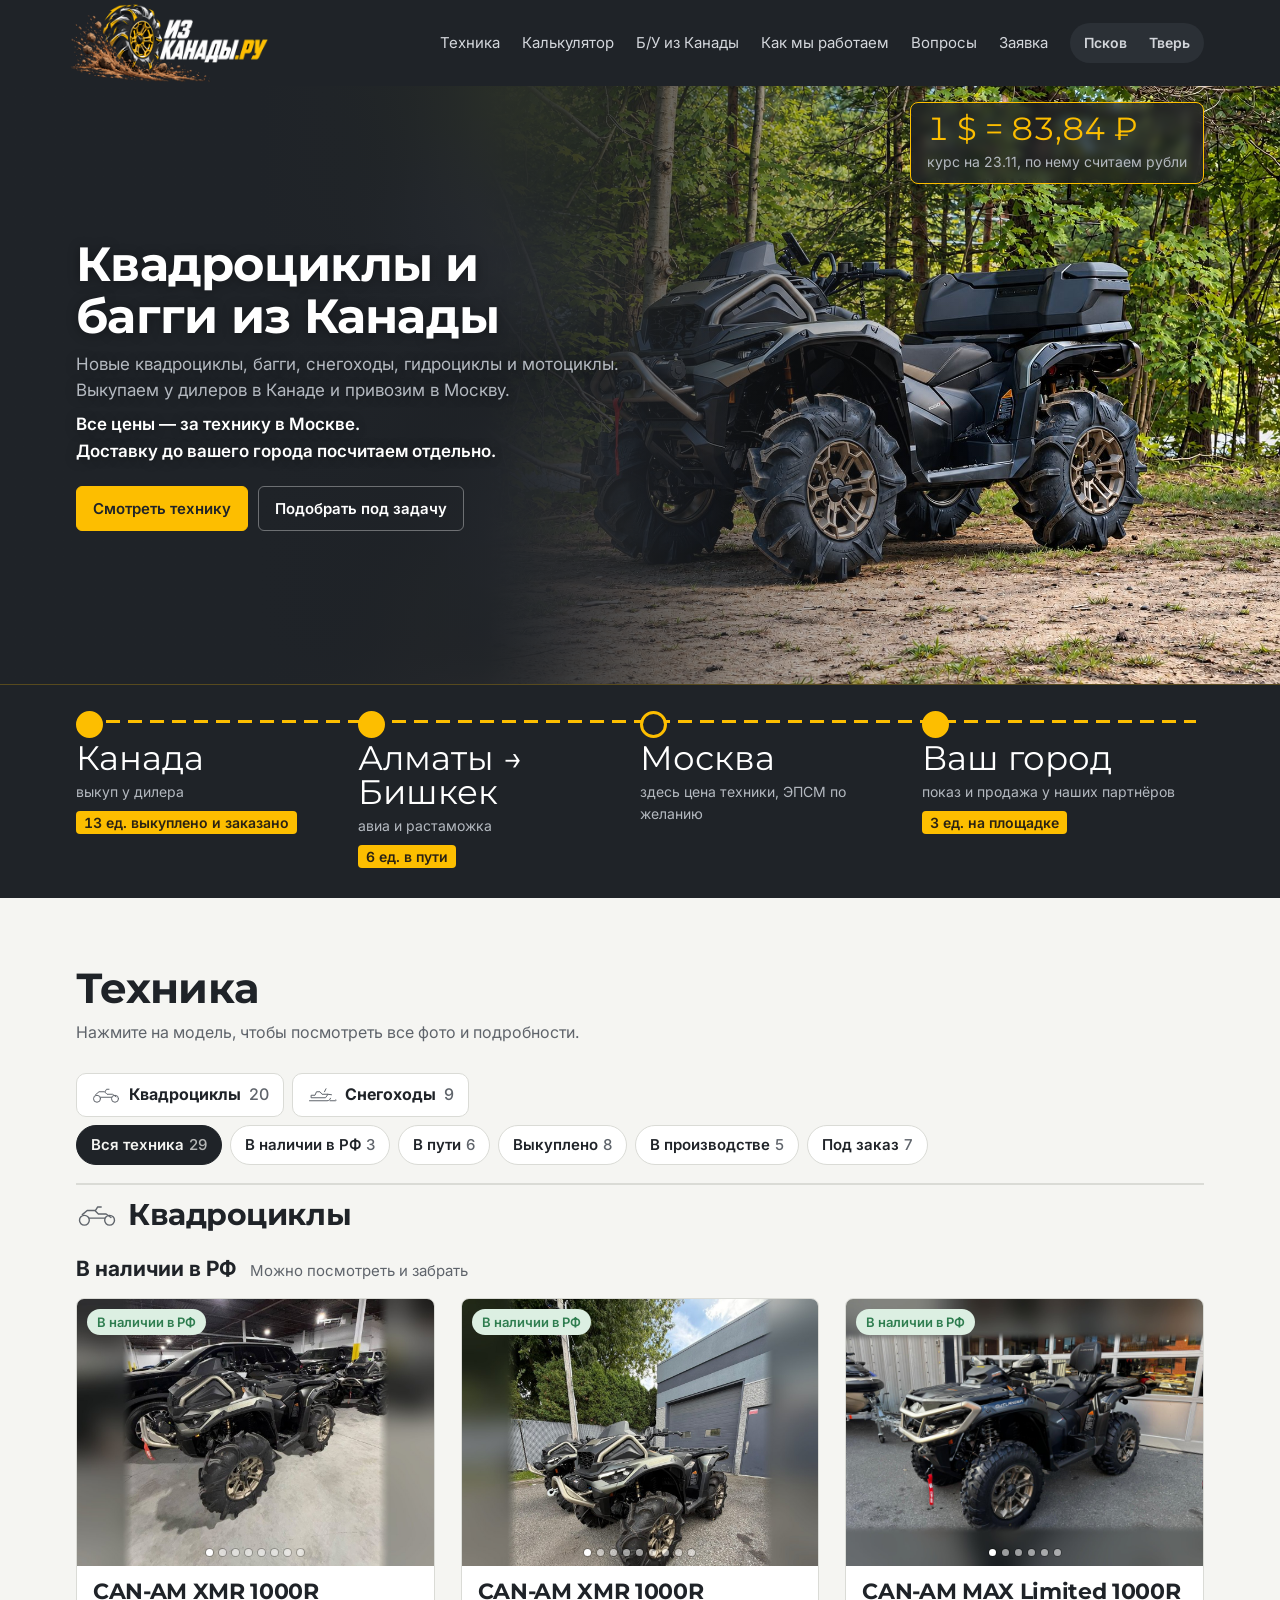
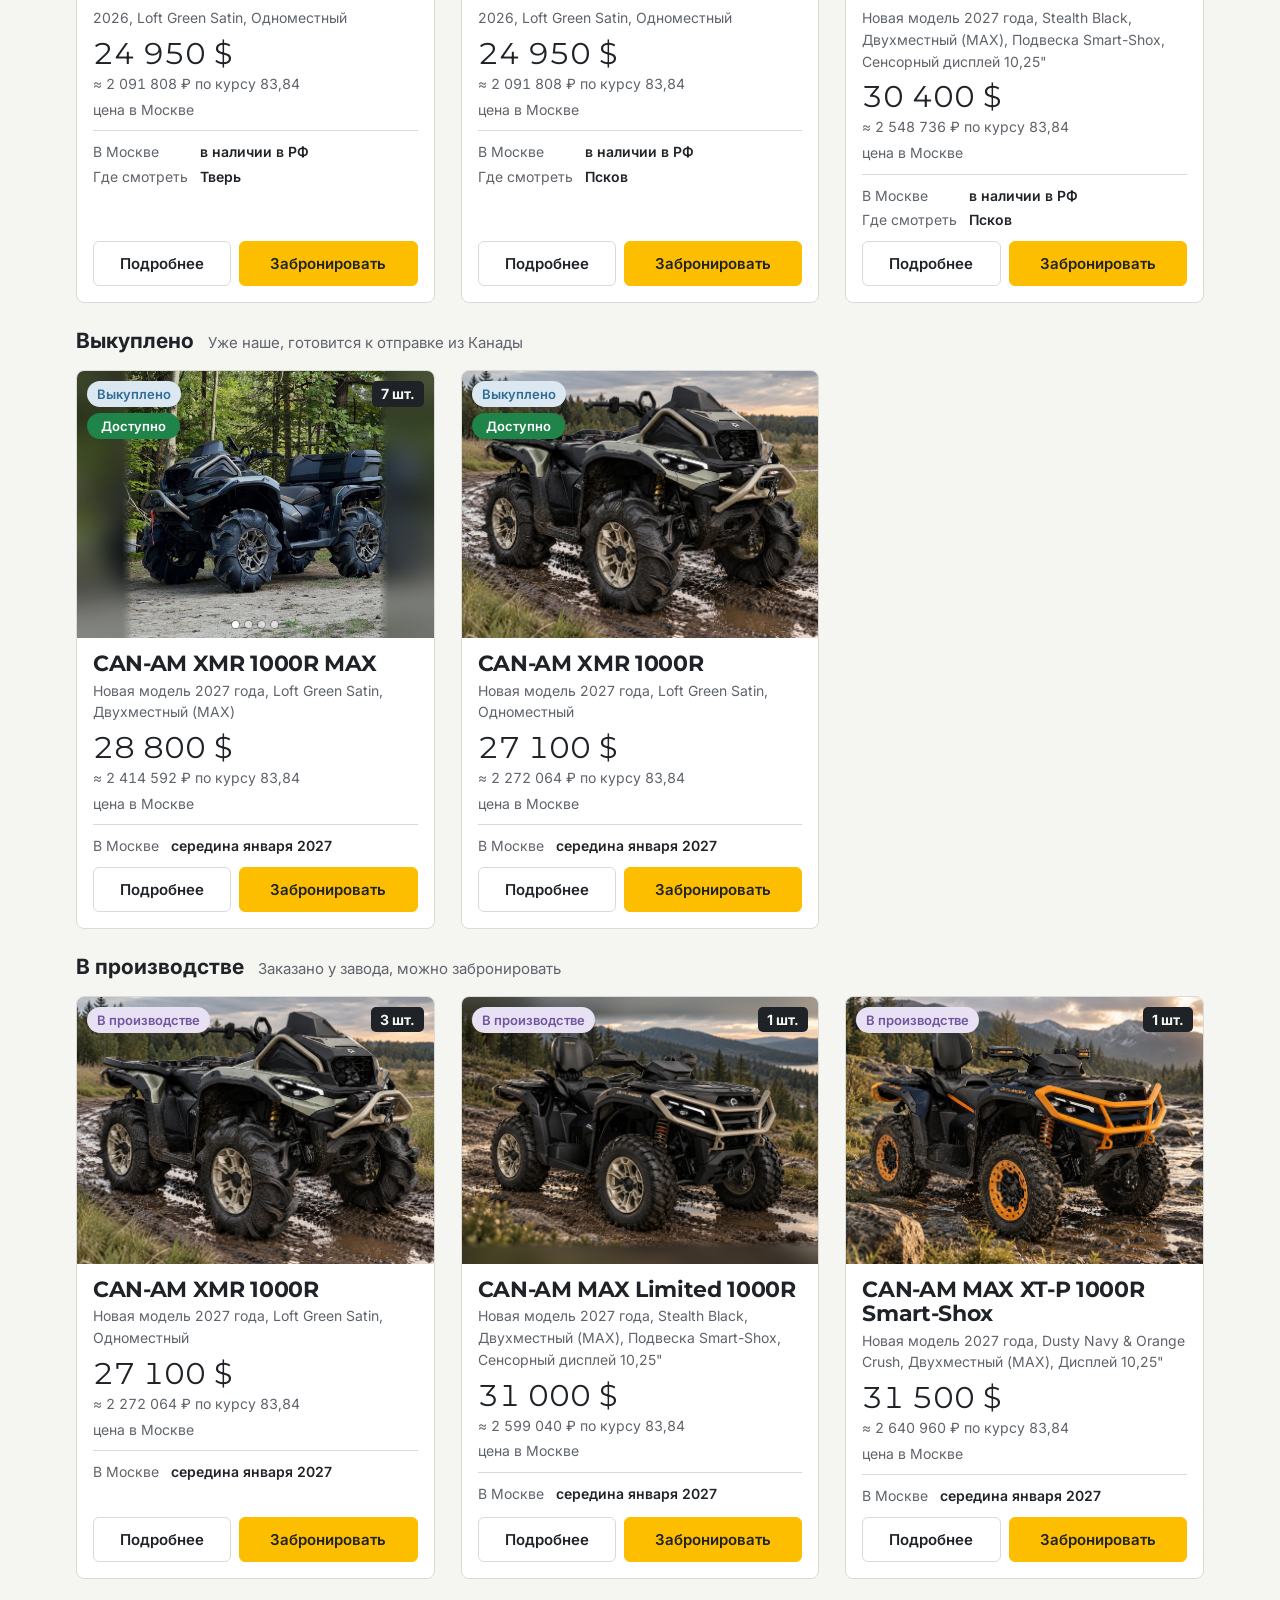
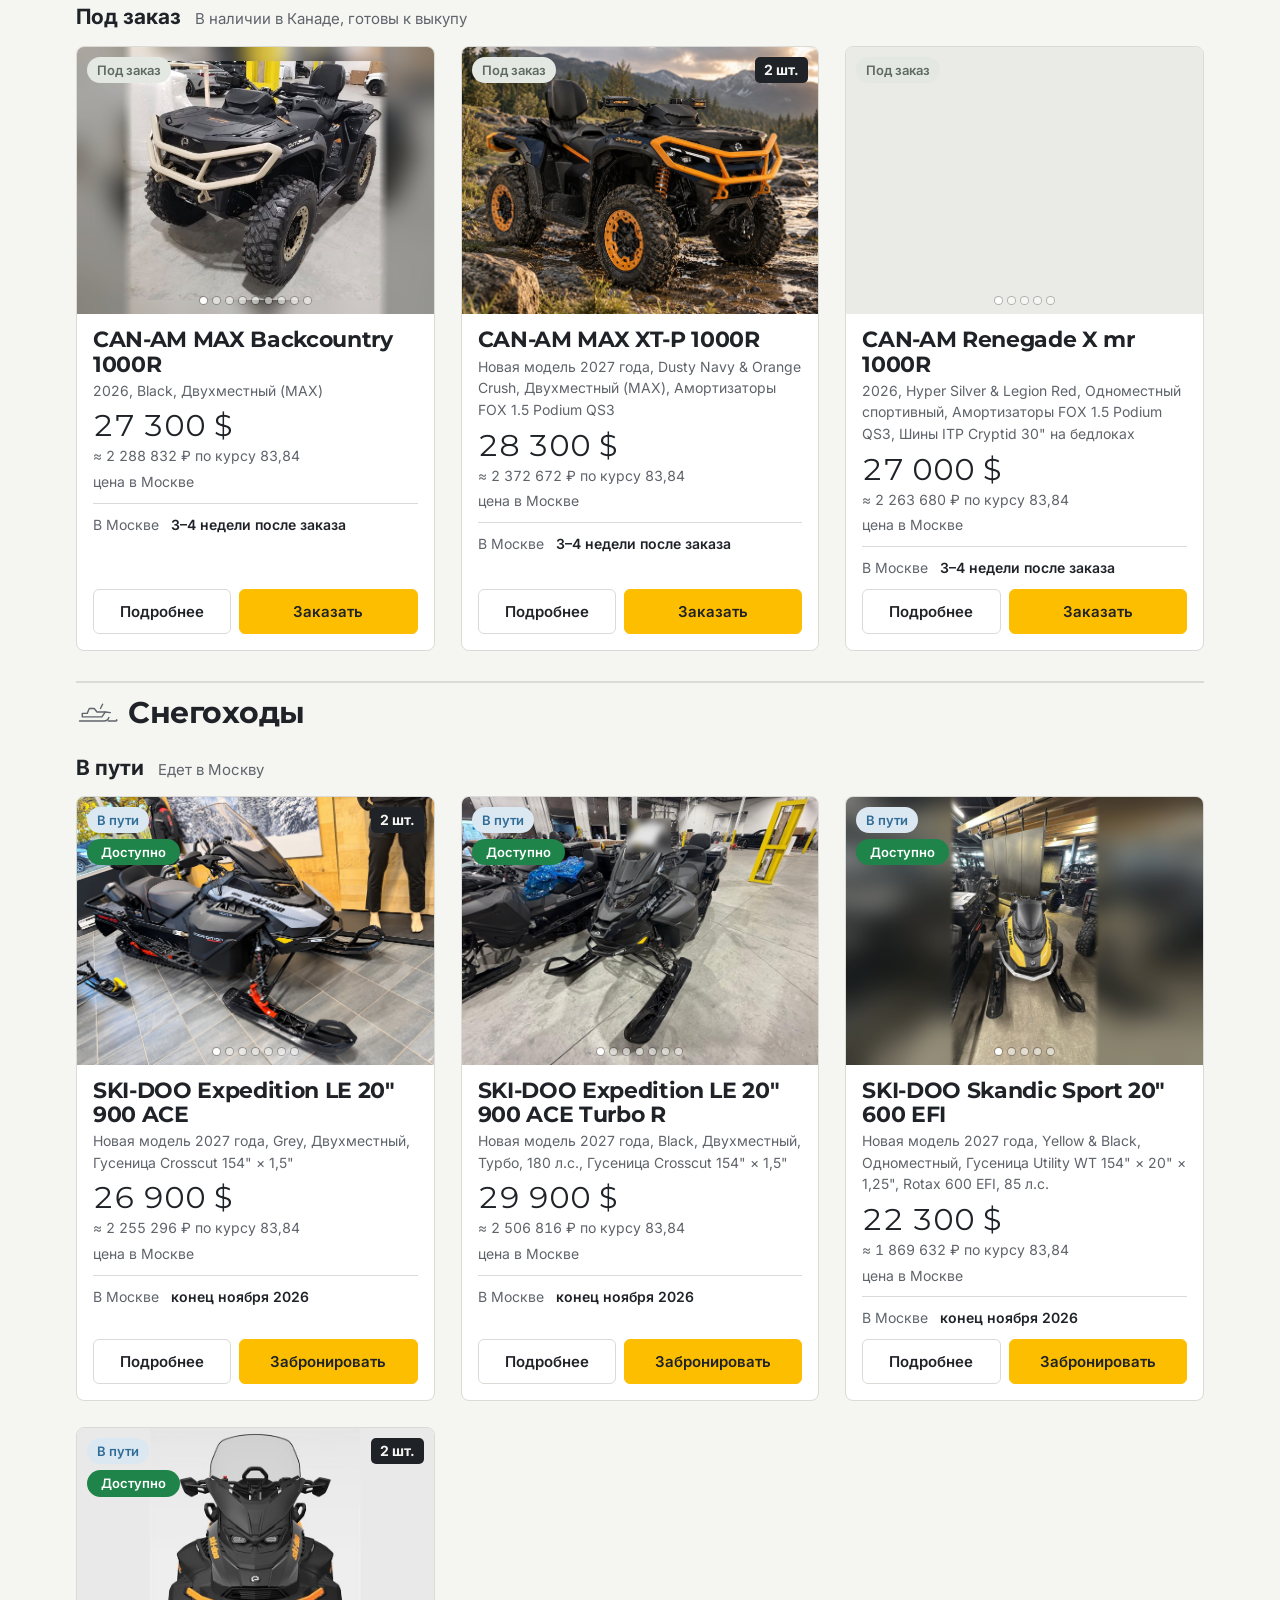
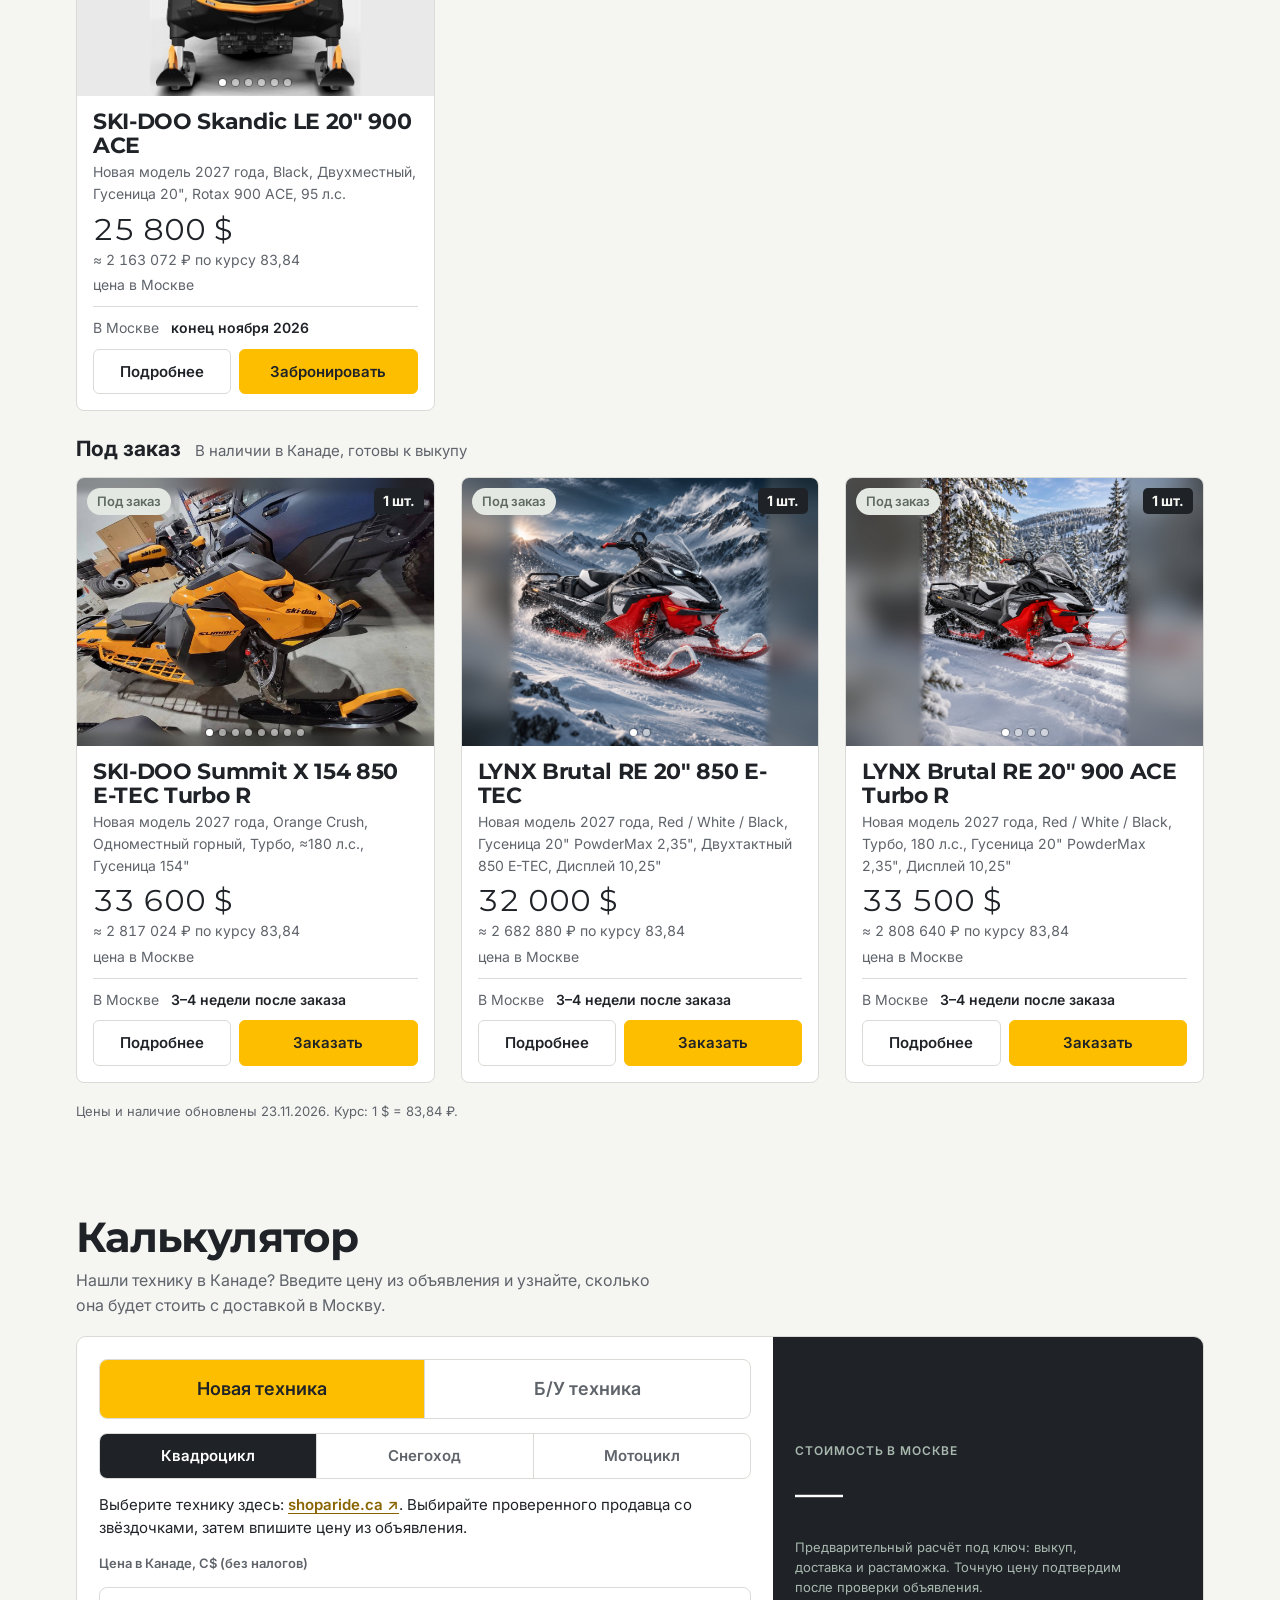
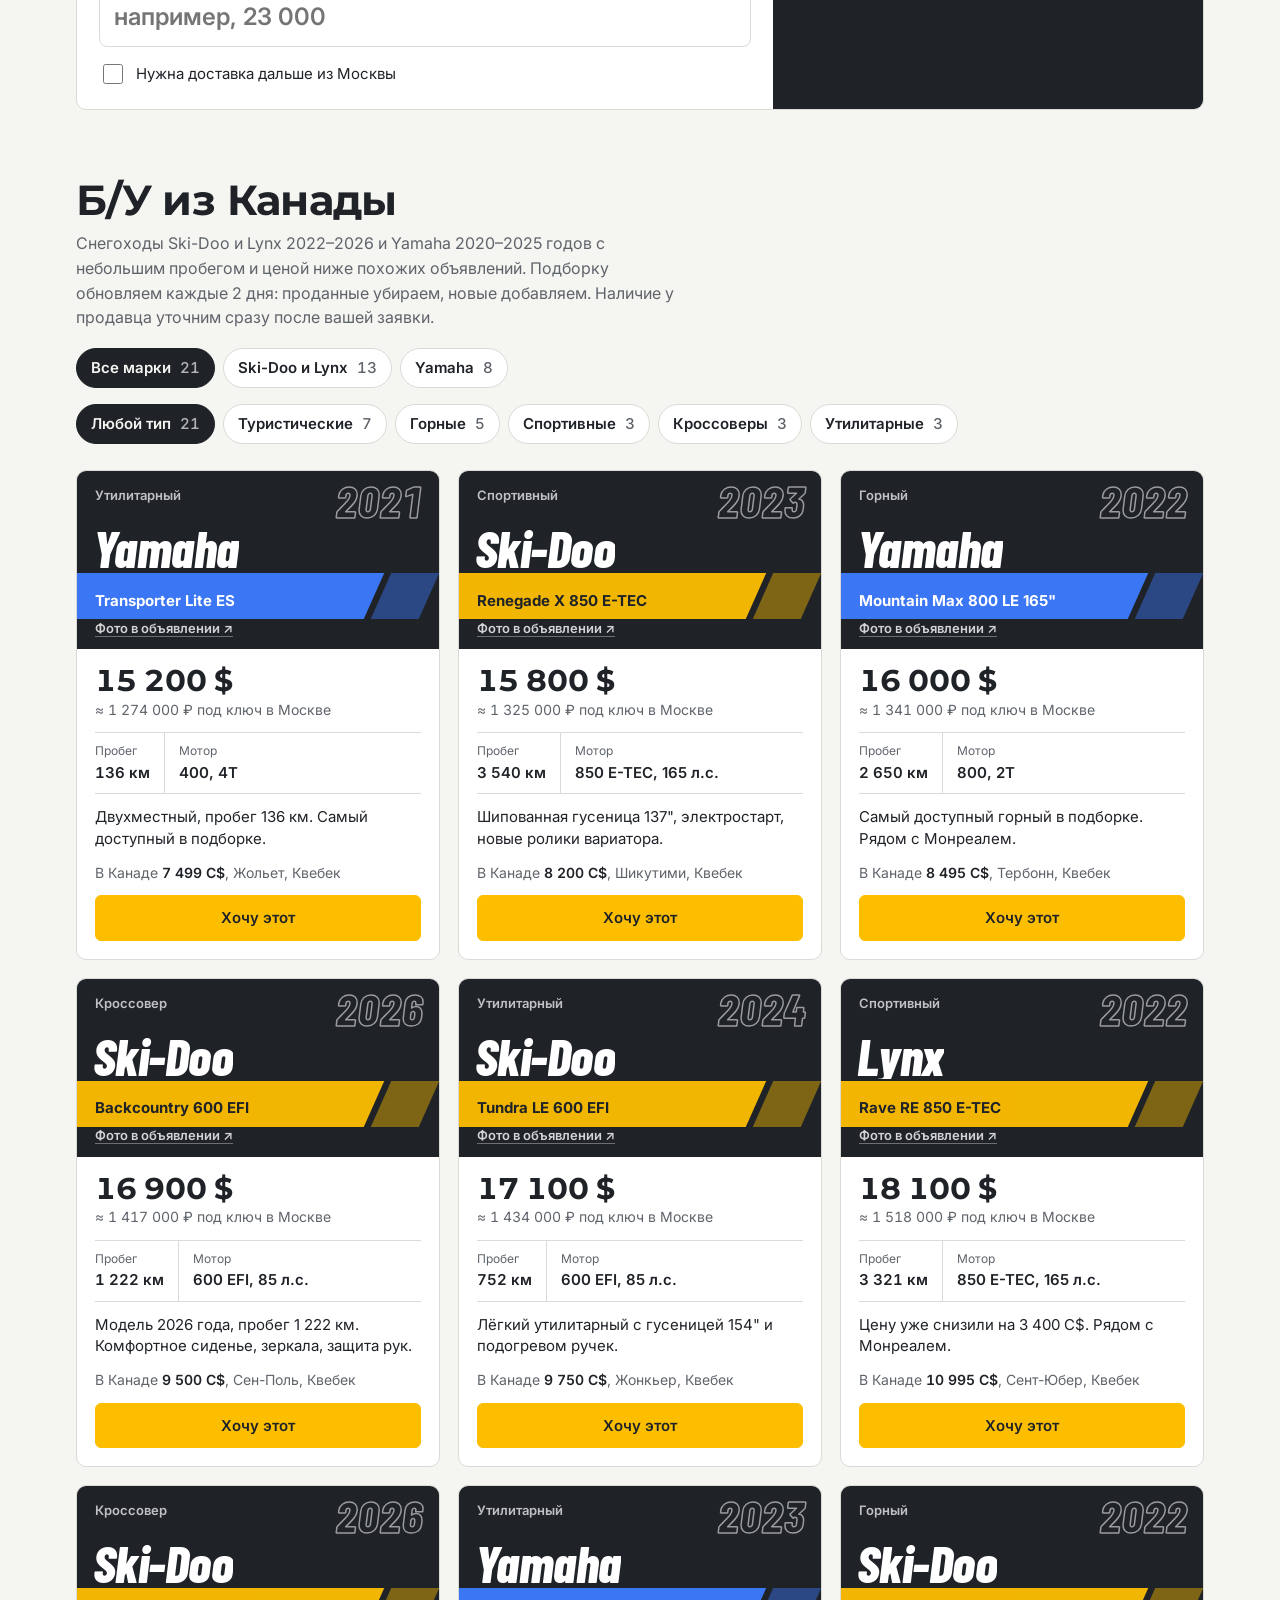
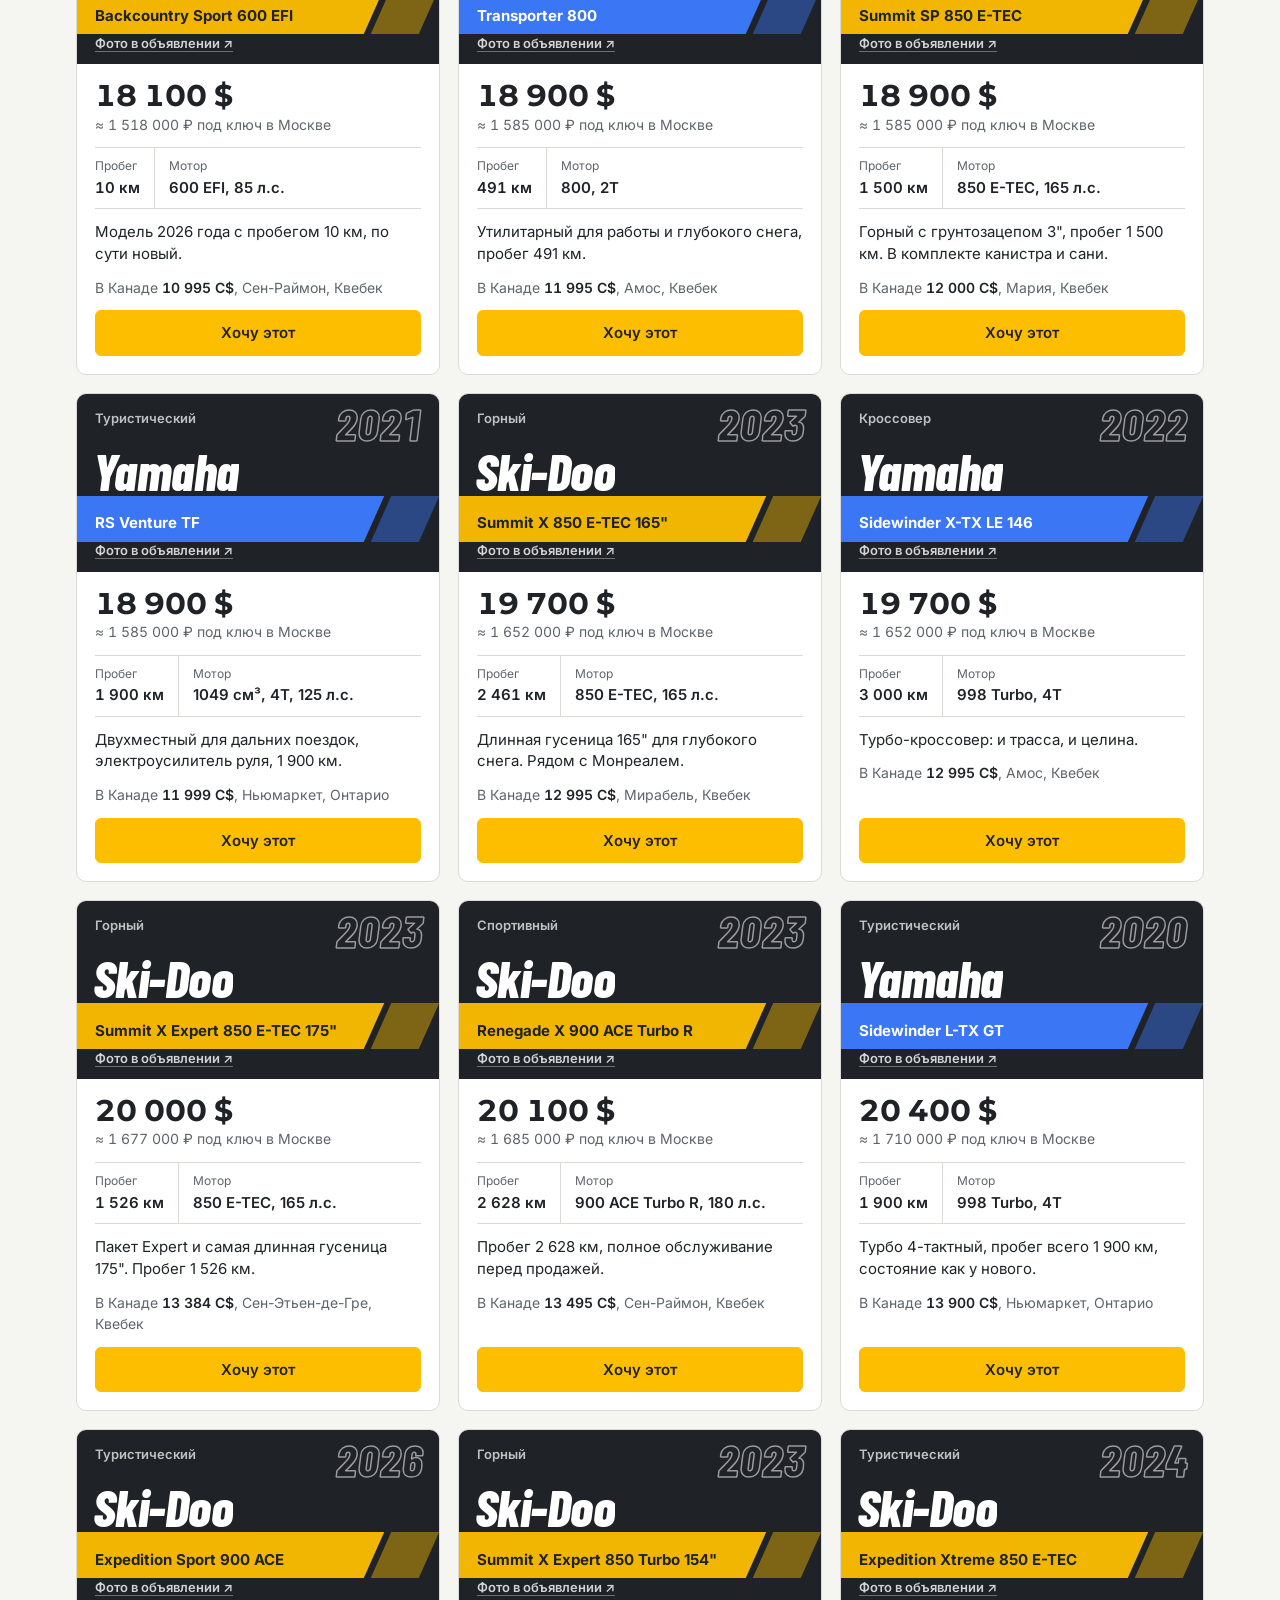
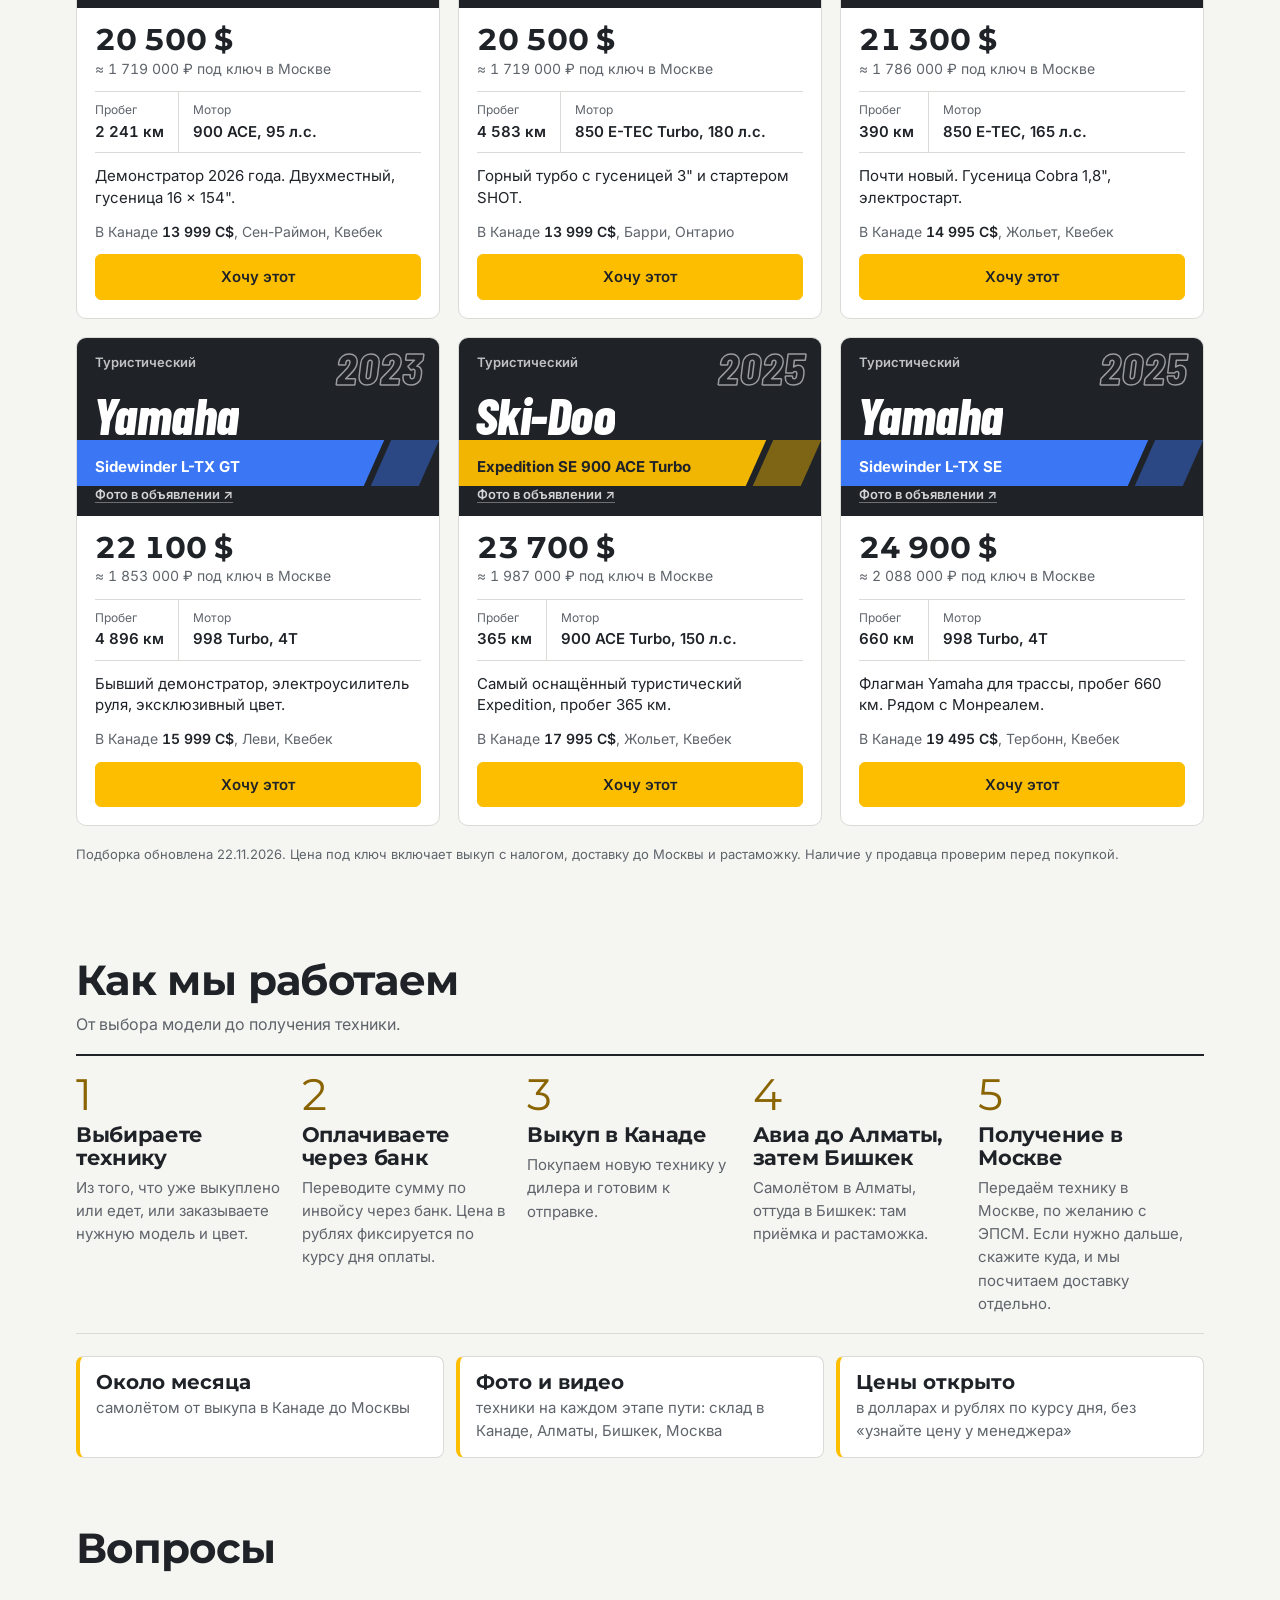
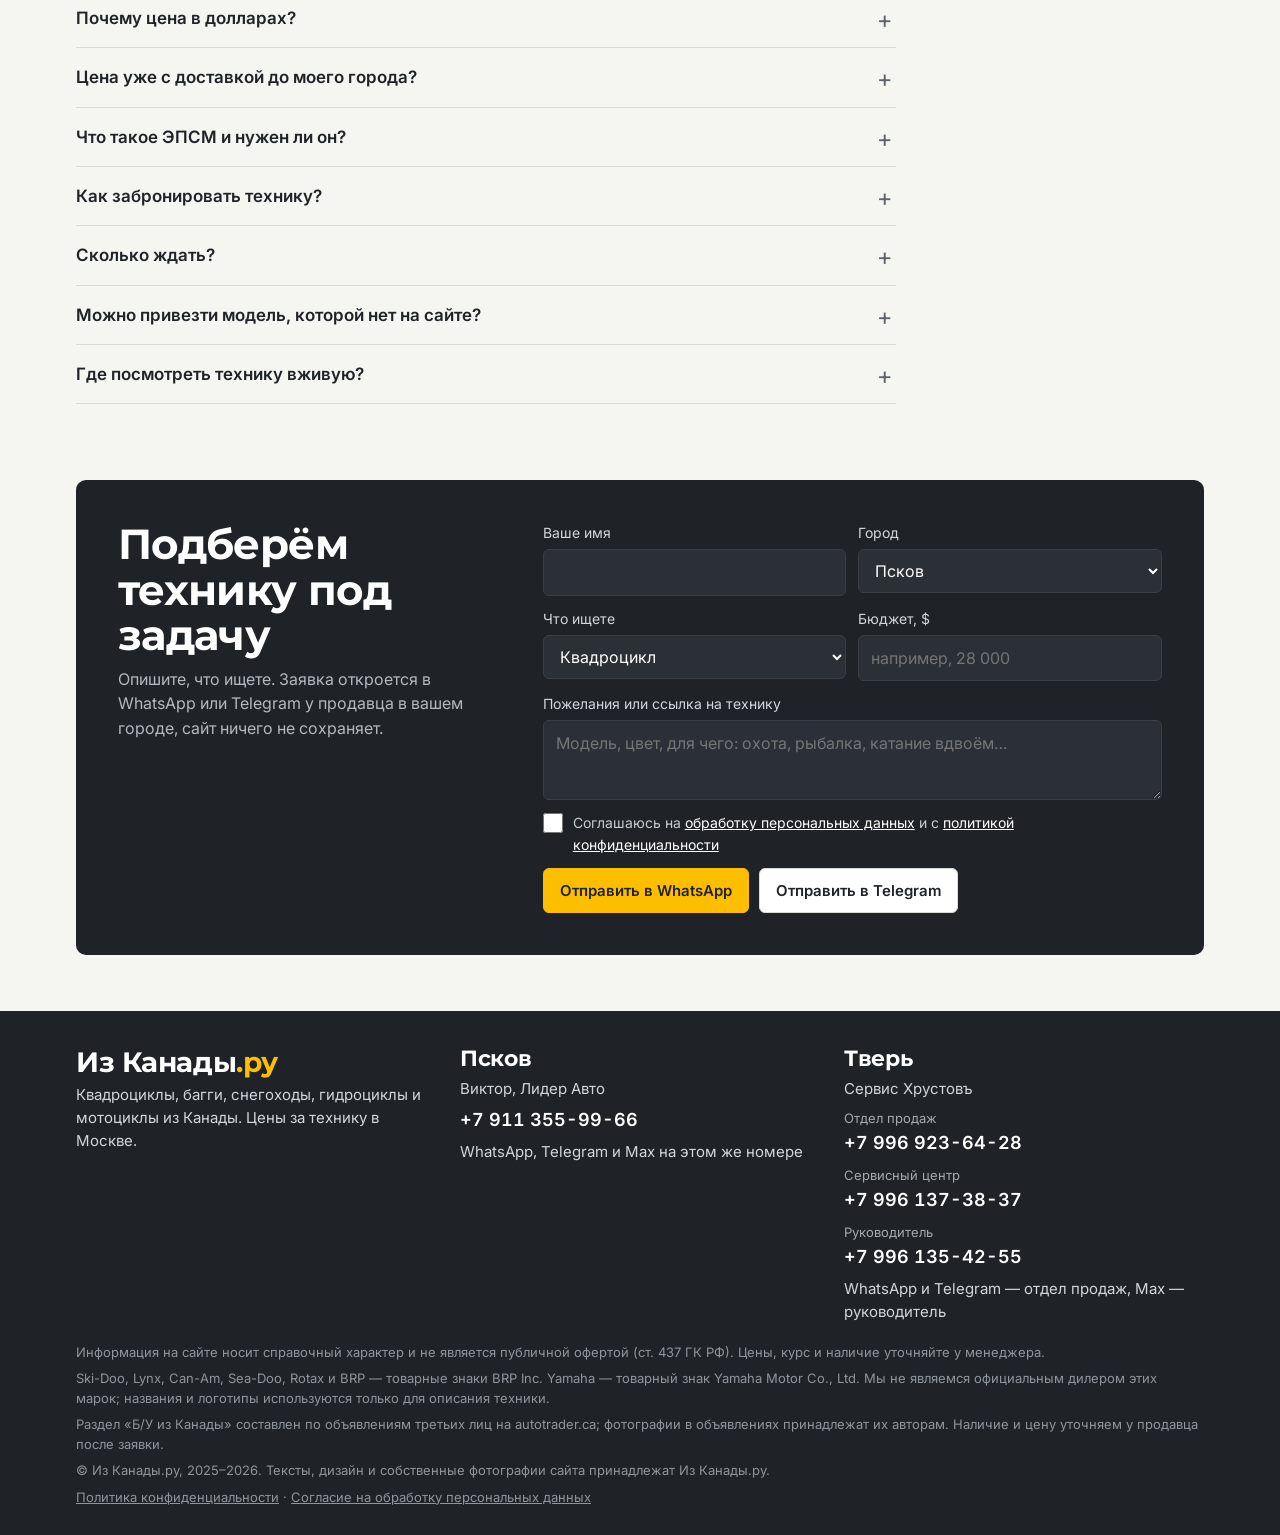
==== commit 032f07cc: "XMR MAX 7 шт.: выкуплены (V1014, V1015) Co-Authored-By: Claude Opus 5.5 <noreply@anthropic.com> Clau" ====
--- a/index.html
+++ b/index.html
@@ -158,7 +158,7 @@
 <div class="toast" id="toast" hidden></div>
 <div class="sheet-bg" id="sheet" hidden></div>
 
-<script src="data.js?v=20261119c"></script>
+<script src="data.js?v=20261123x"></script>
 <script src="used.js?v=20261122e"></script>
 <script src="assets/site.js?v=20261122h"></script>
 <script>
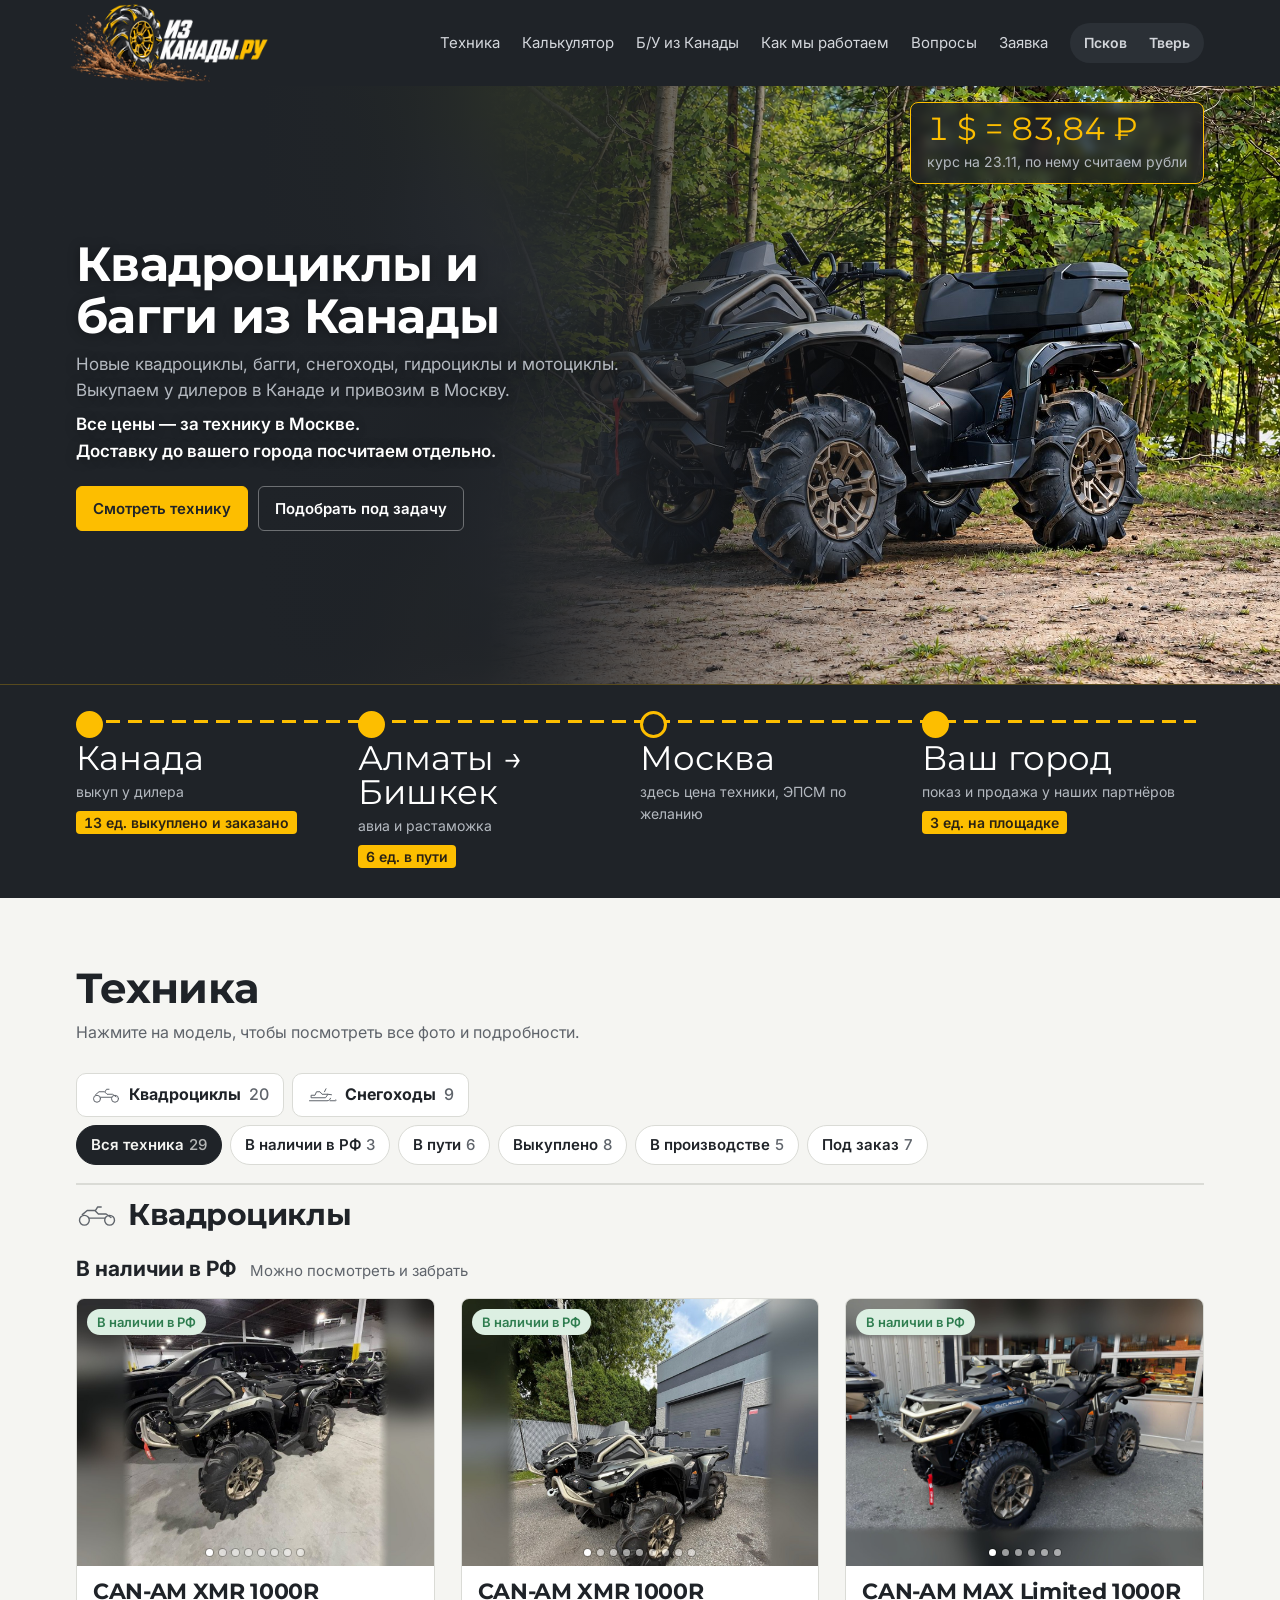
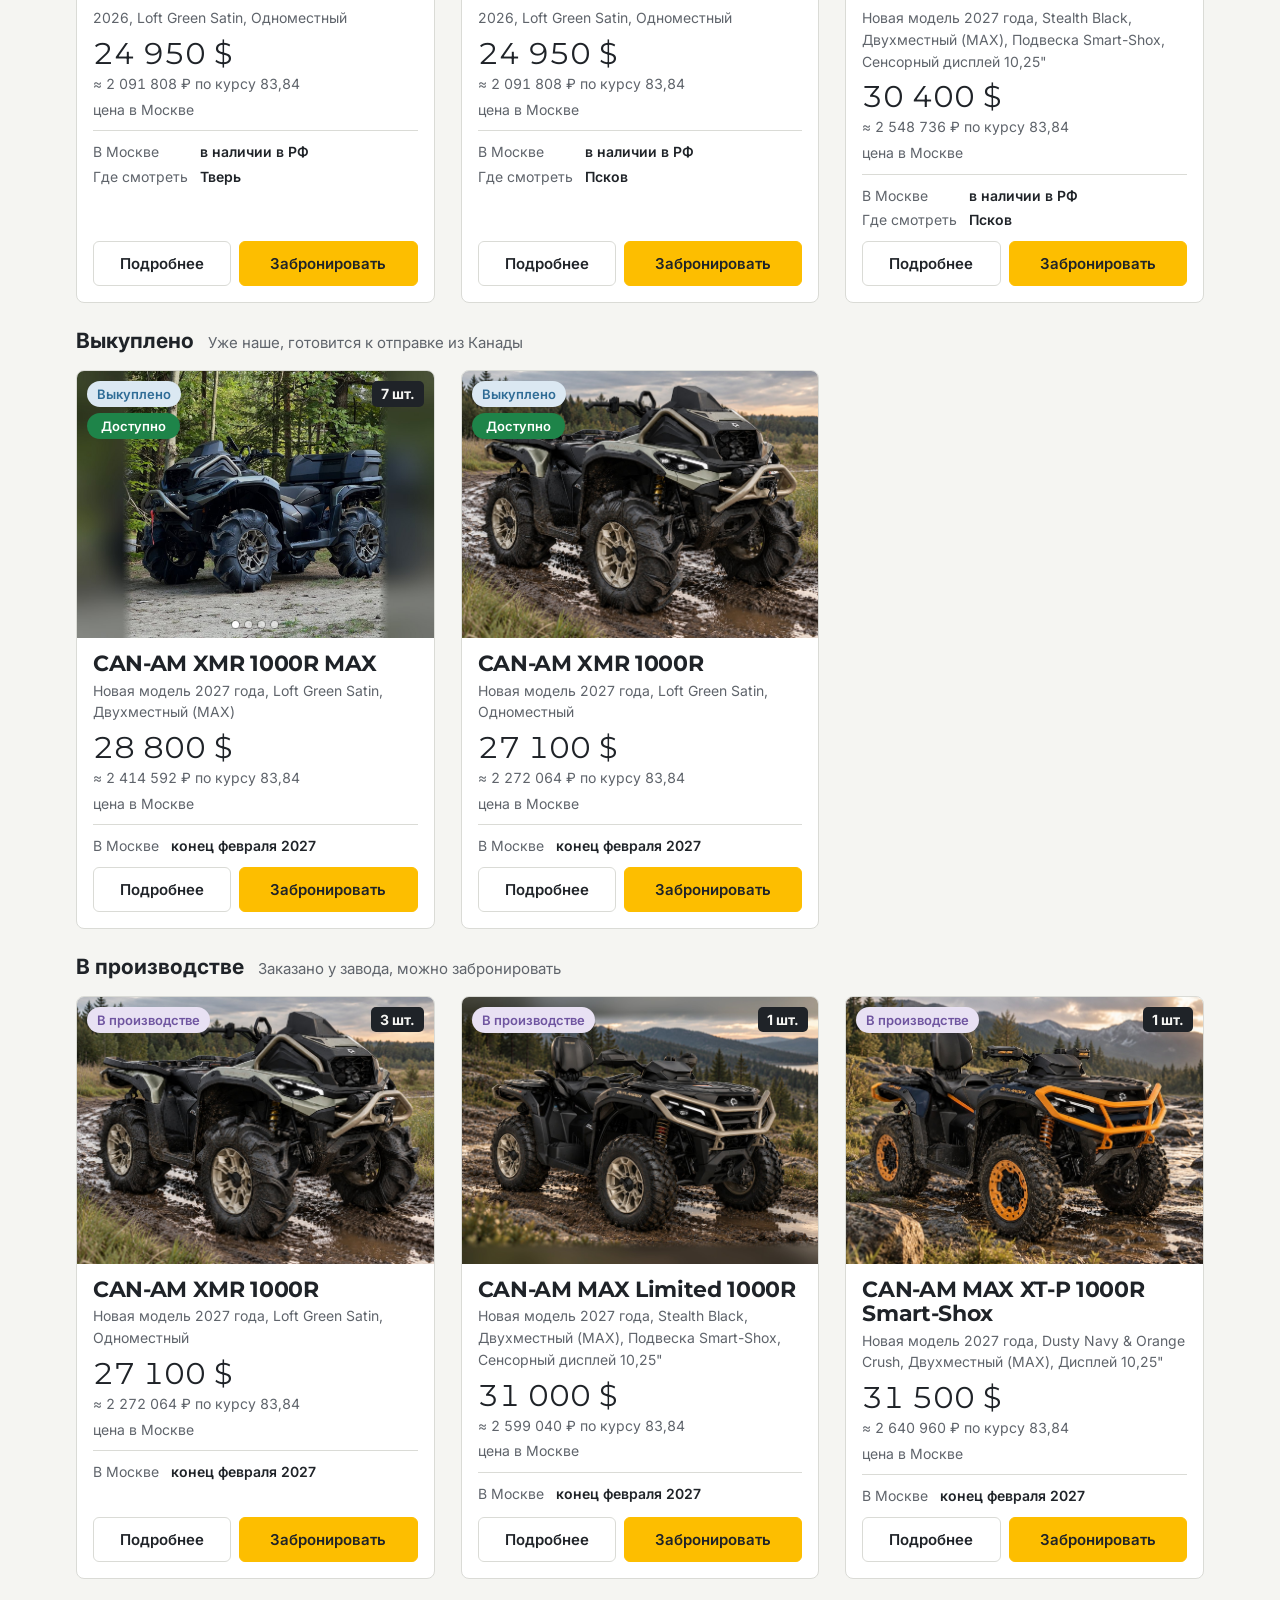
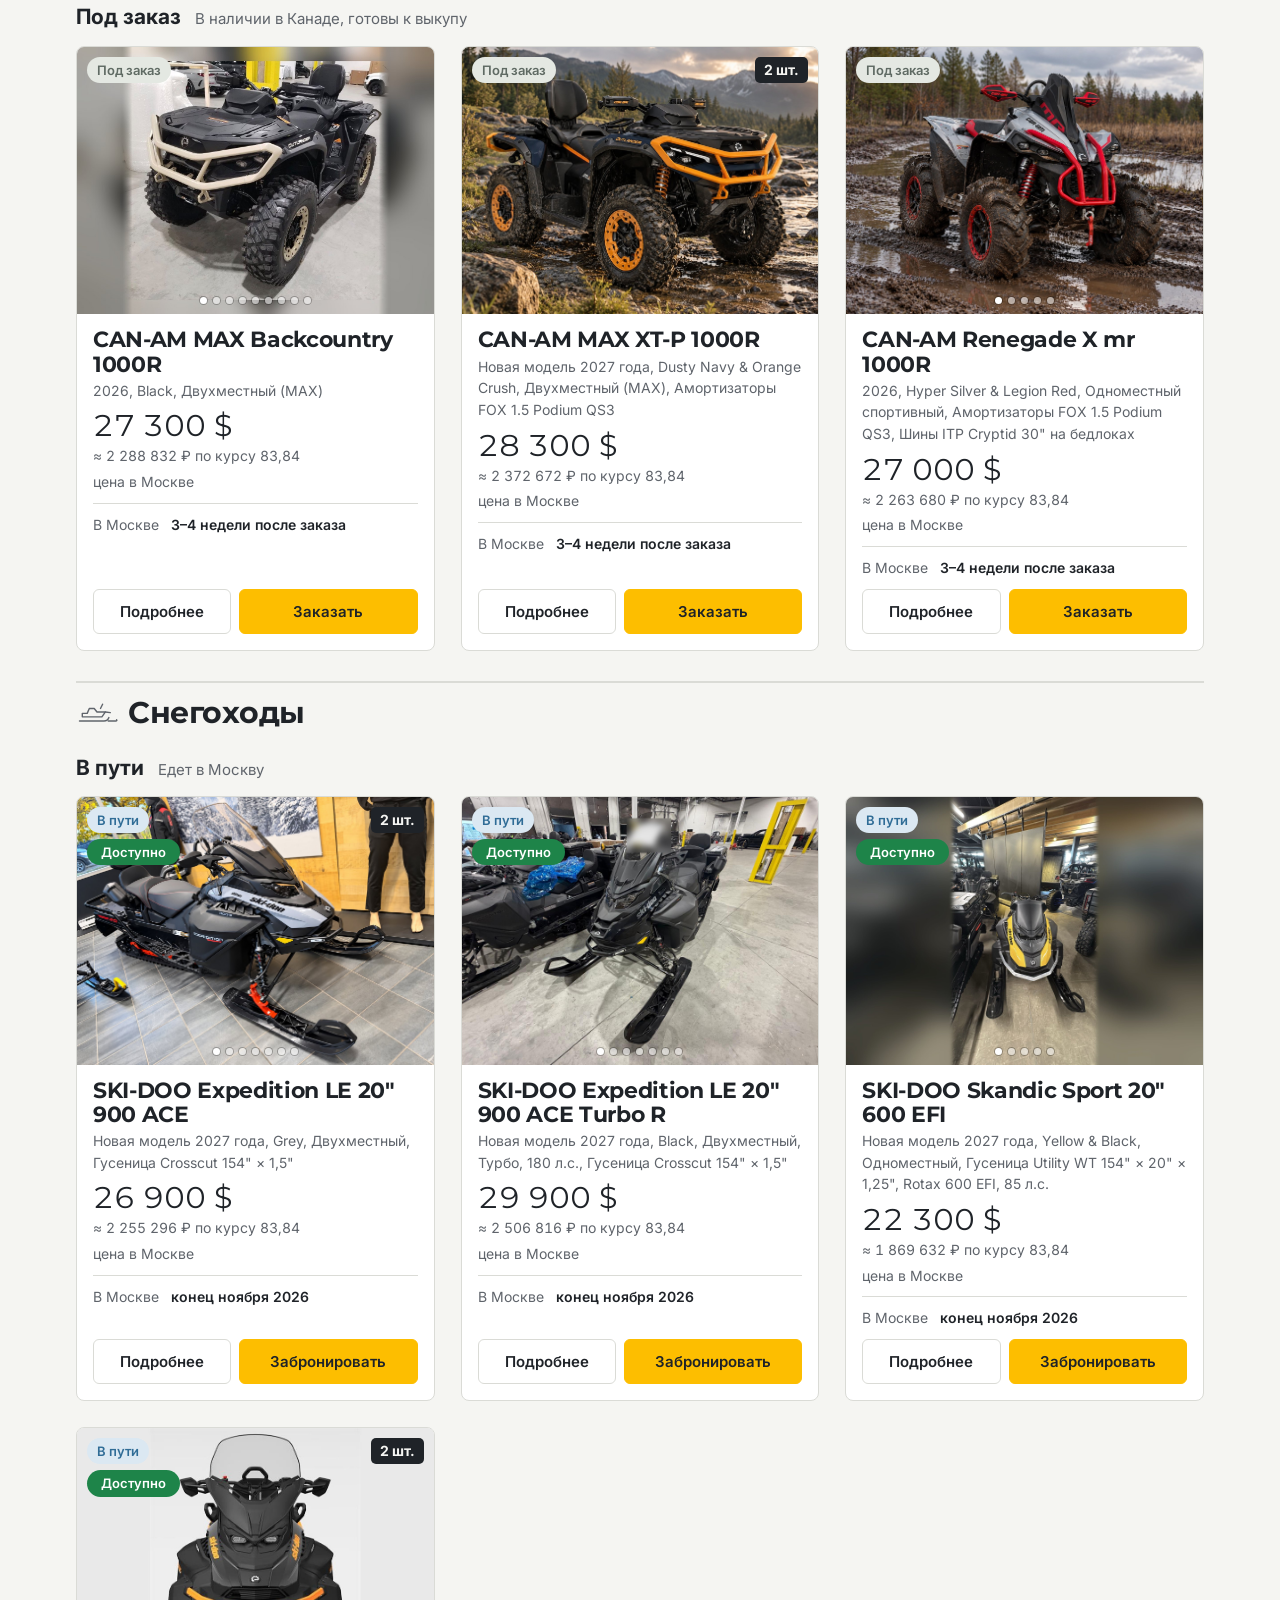
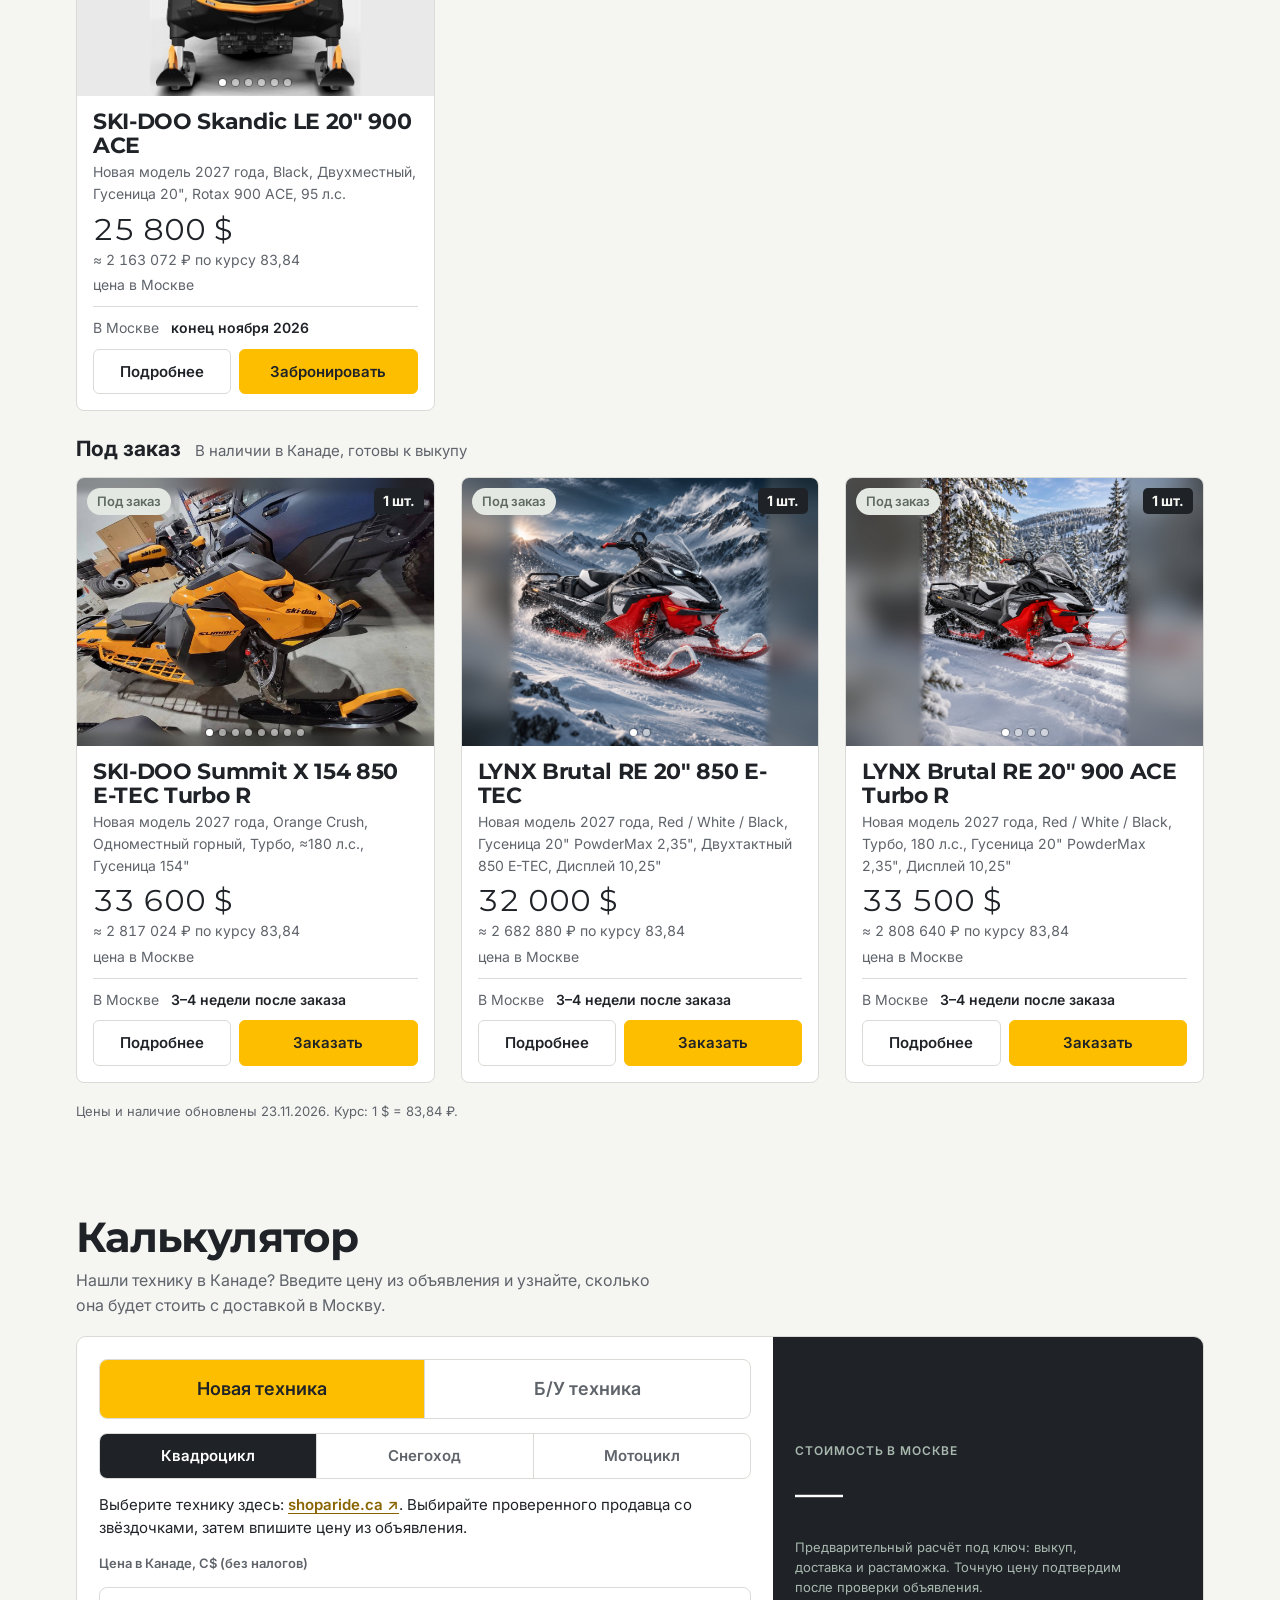
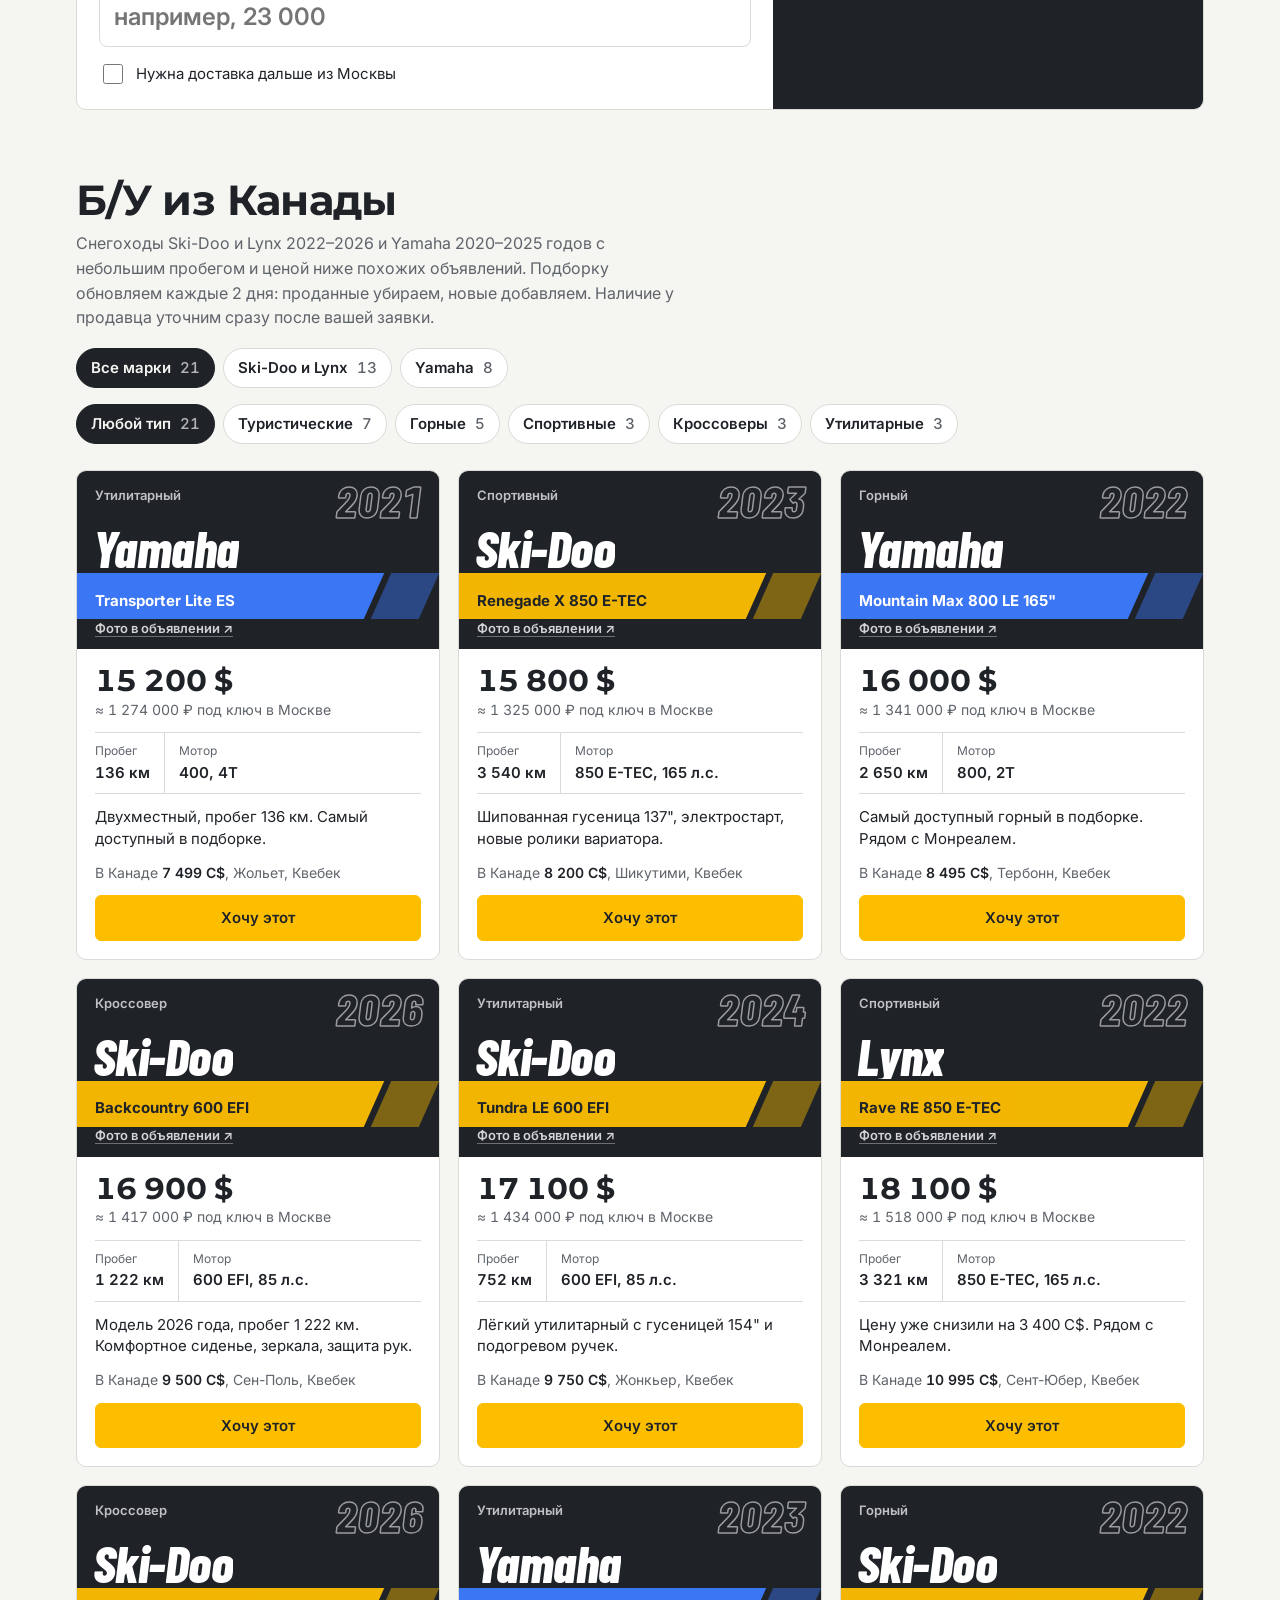
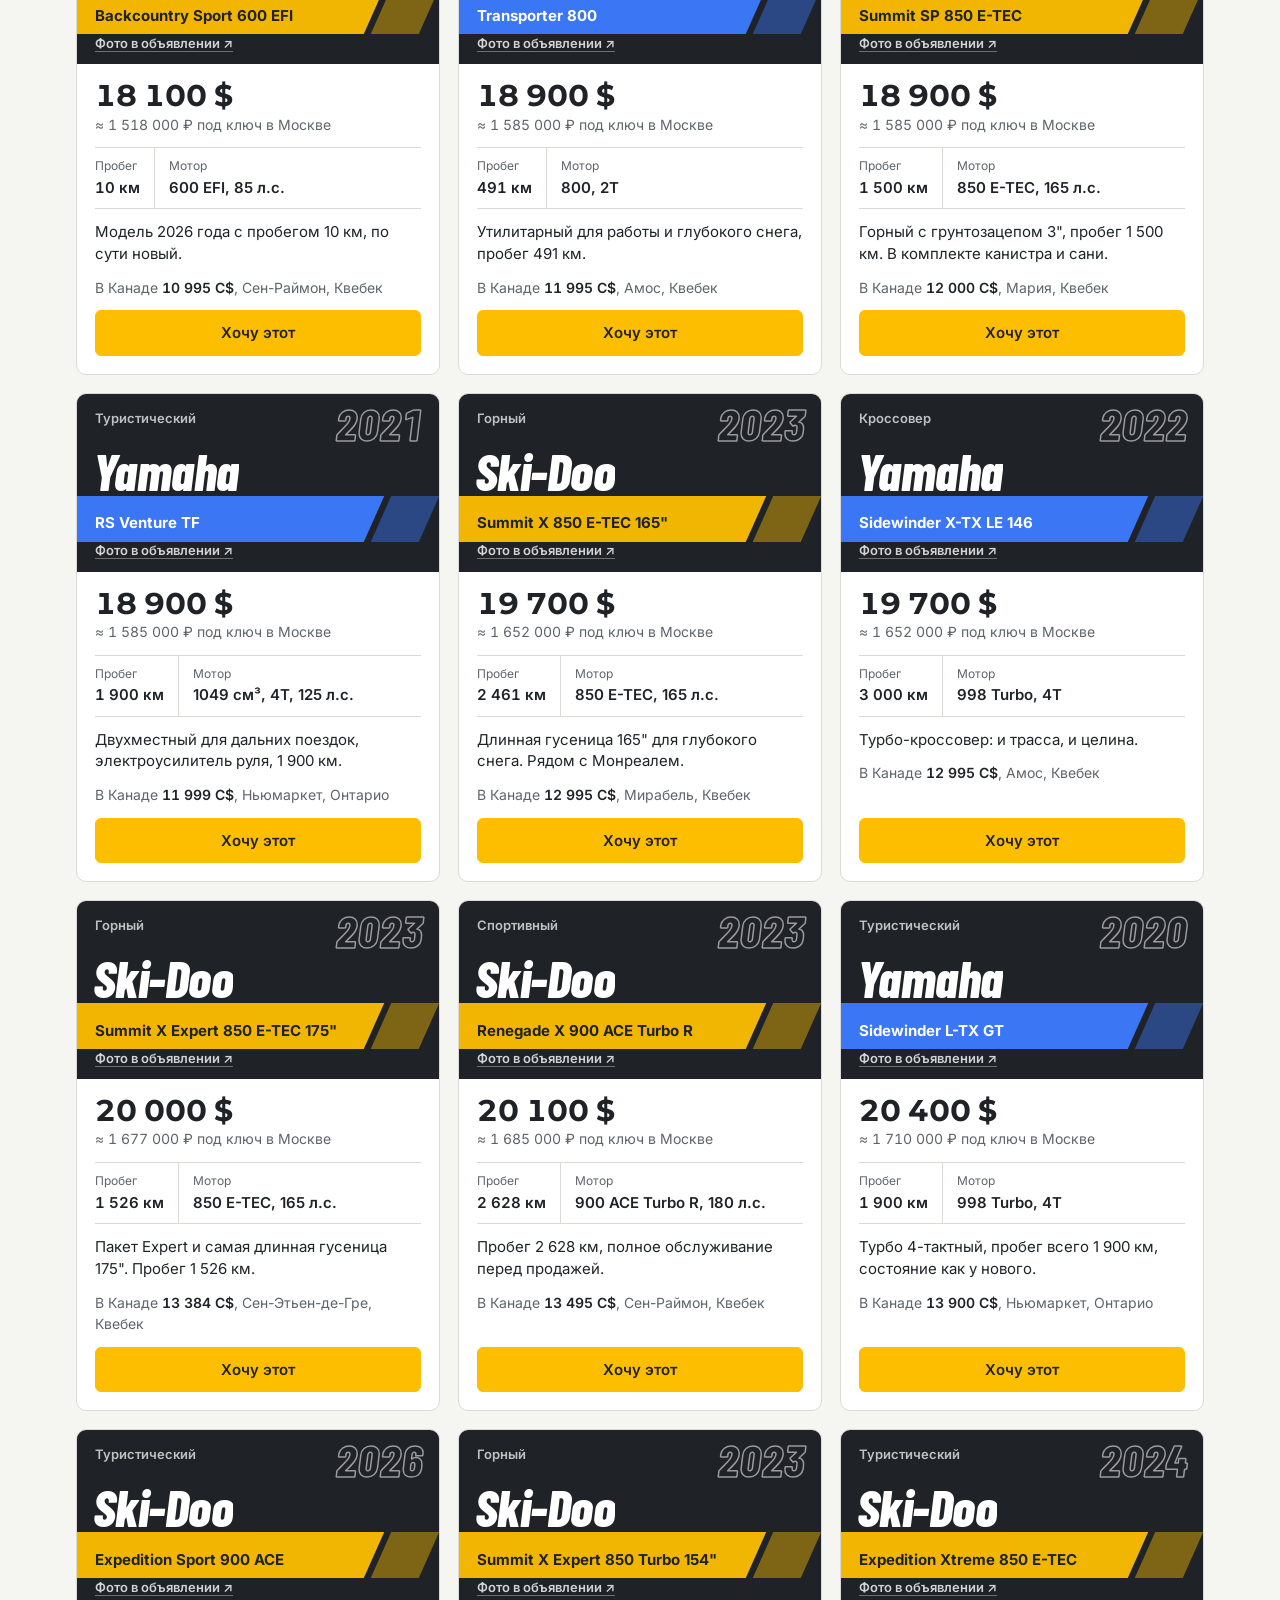
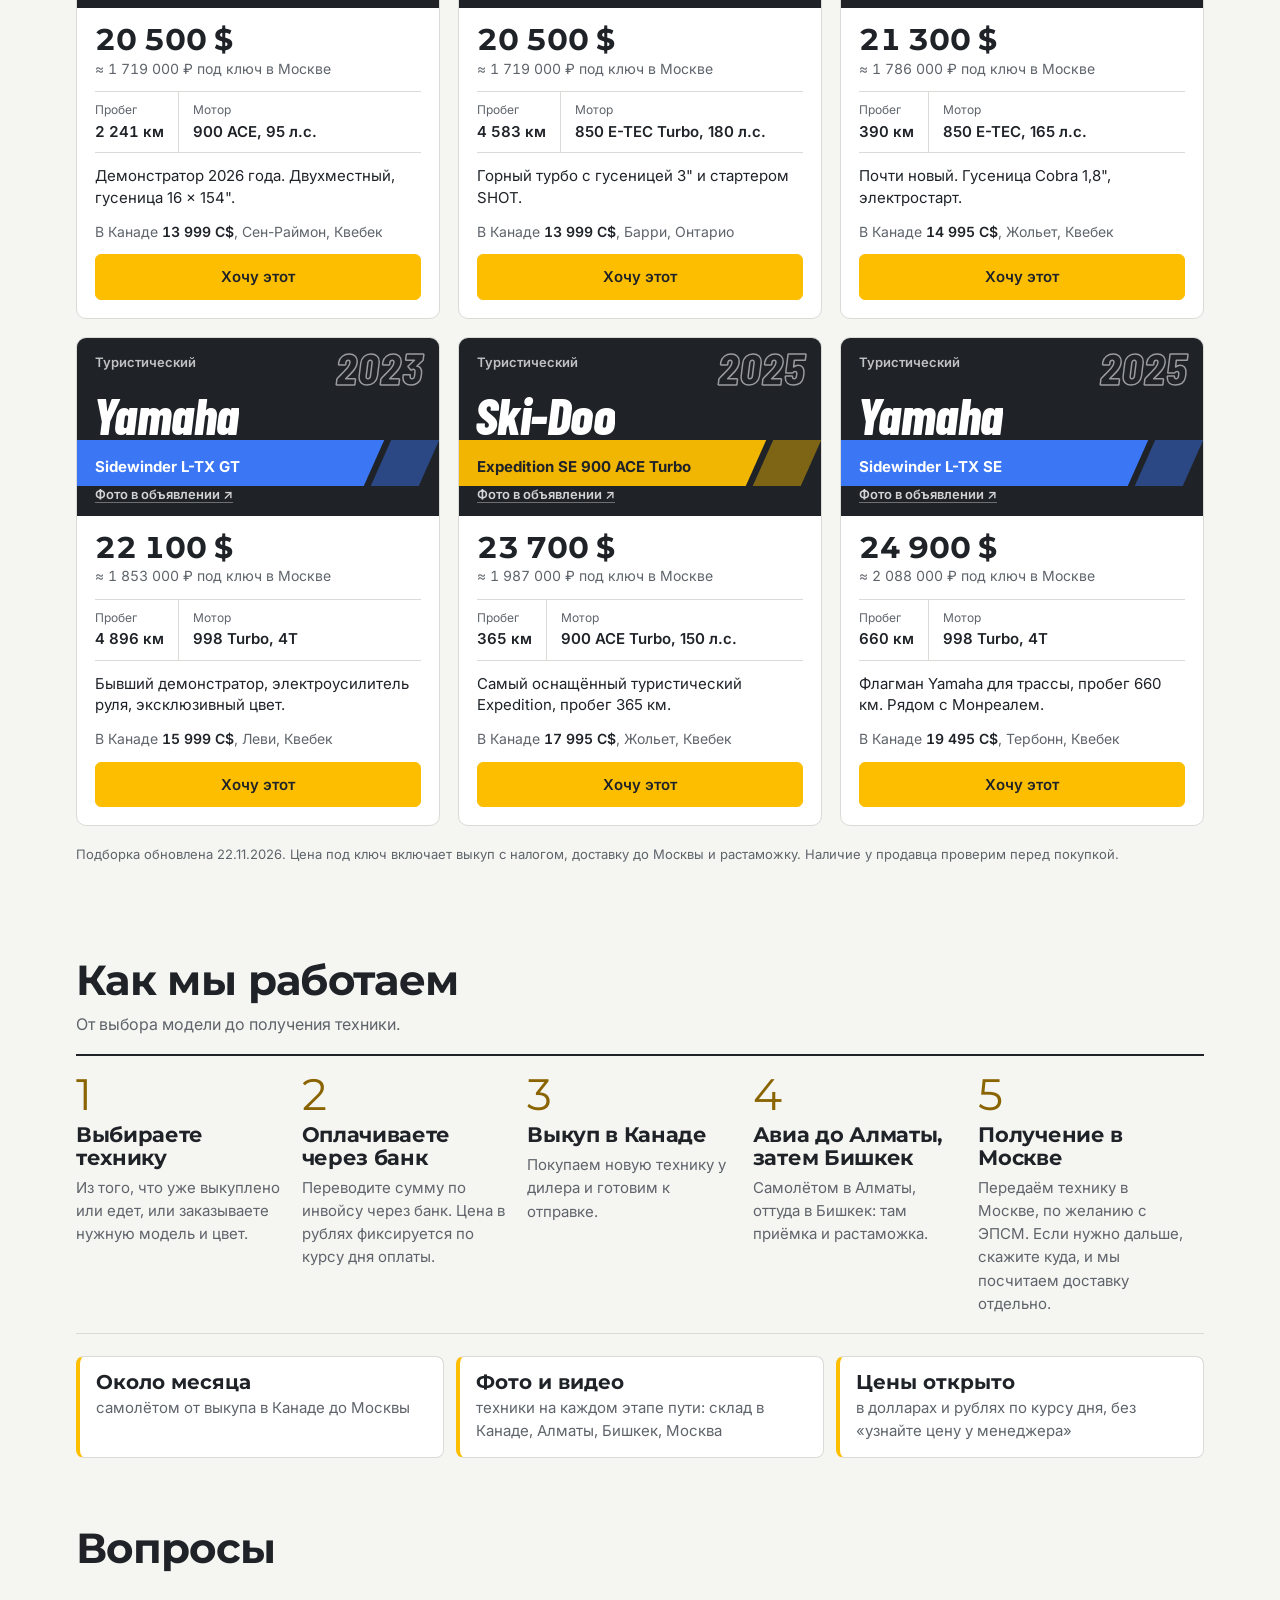
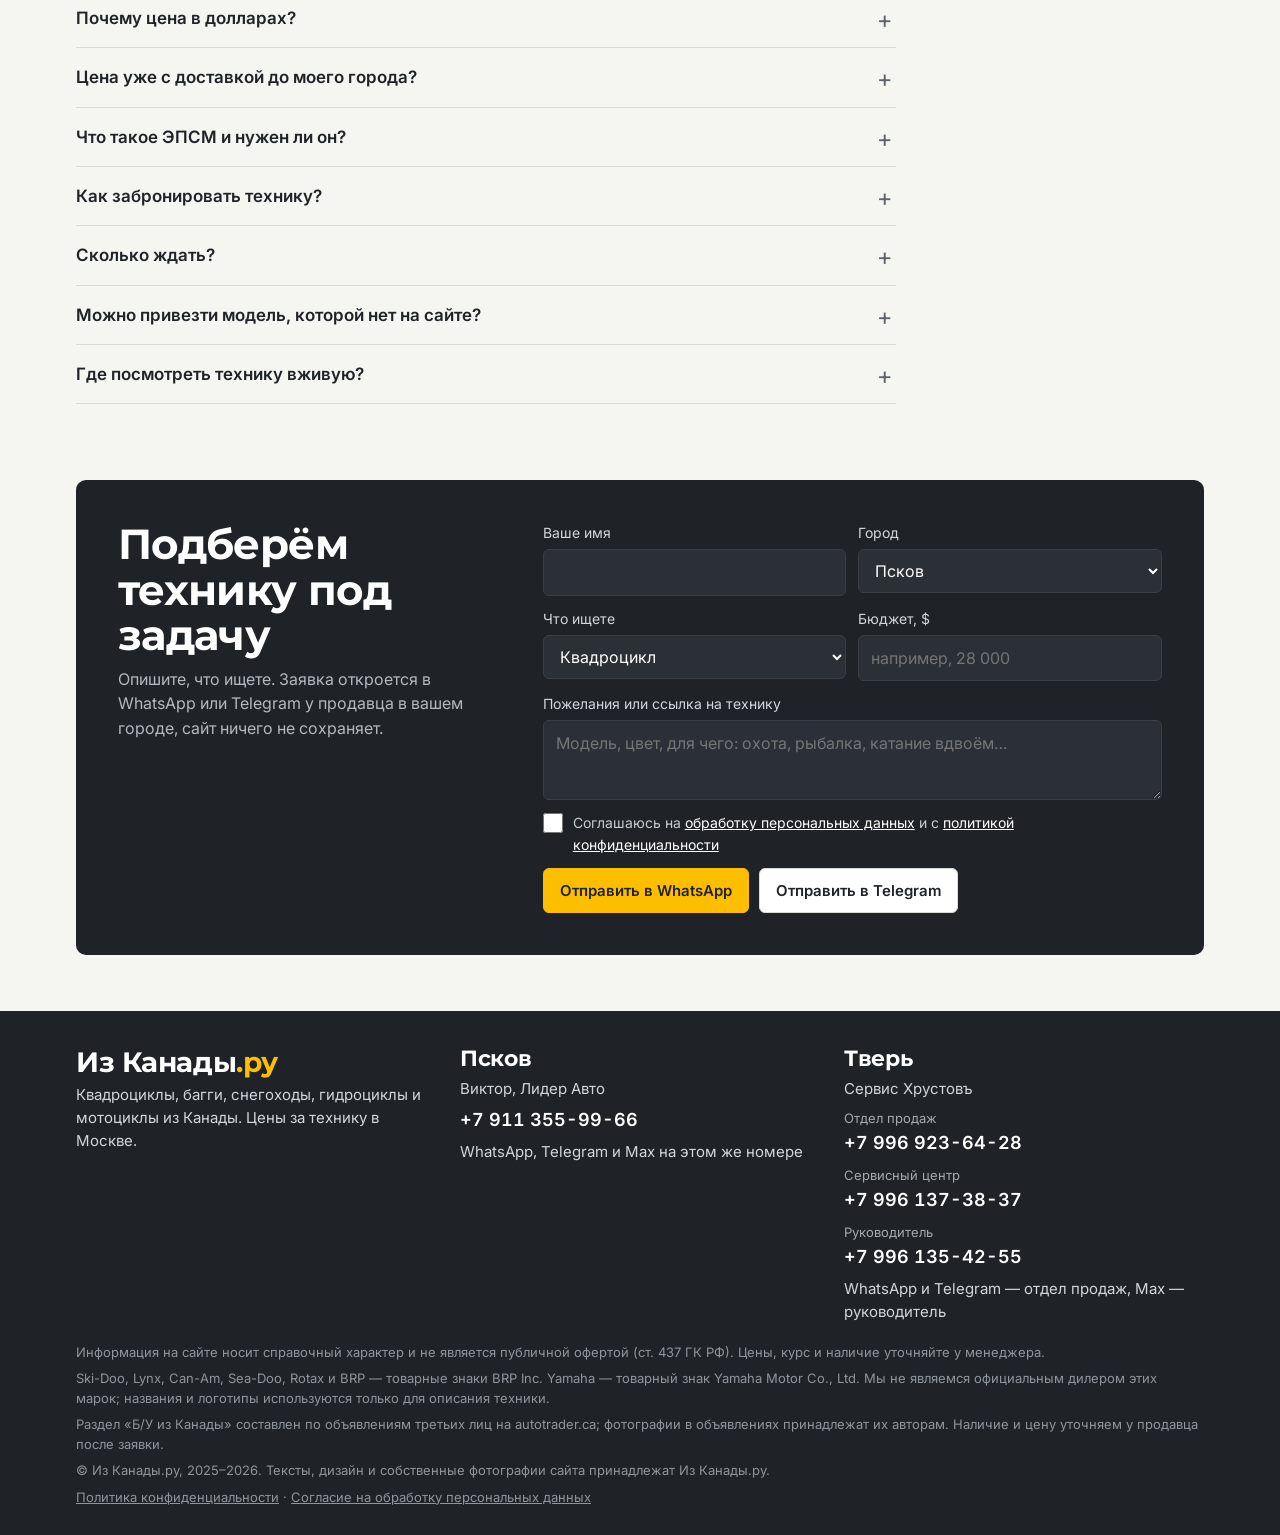
==== commit 0e4a0c8a: "Предзаказ и выкупленные квадроциклы: в РФ конец февраля 2027 (контейнер) Co-Authored-By: Claude Opus" ====
--- a/index.html
+++ b/index.html
@@ -158,7 +158,7 @@
 <div class="toast" id="toast" hidden></div>
 <div class="sheet-bg" id="sheet" hidden></div>
 
-<script src="data.js?v=20261123x"></script>
+<script src="data.js?v=20261123z"></script>
 <script src="used.js?v=20261122e"></script>
 <script src="assets/site.js?v=20261122h"></script>
 <script>
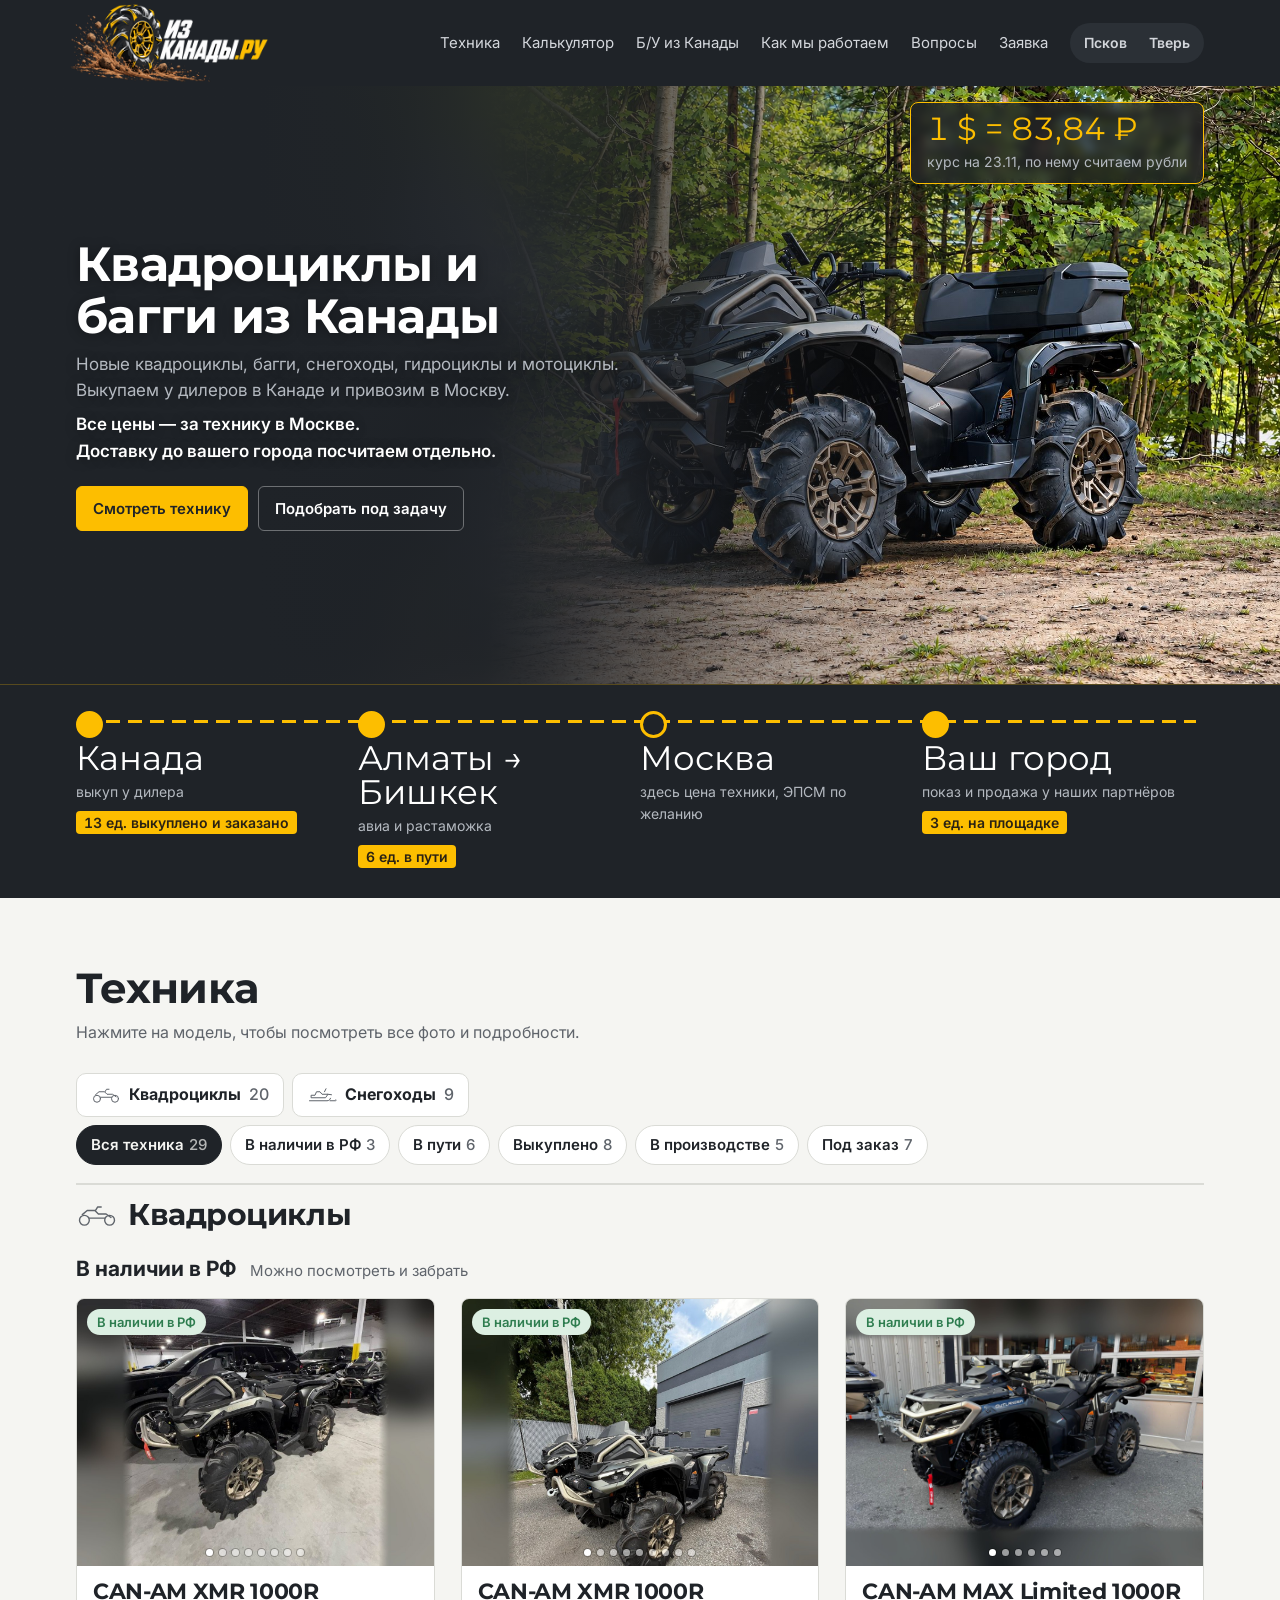
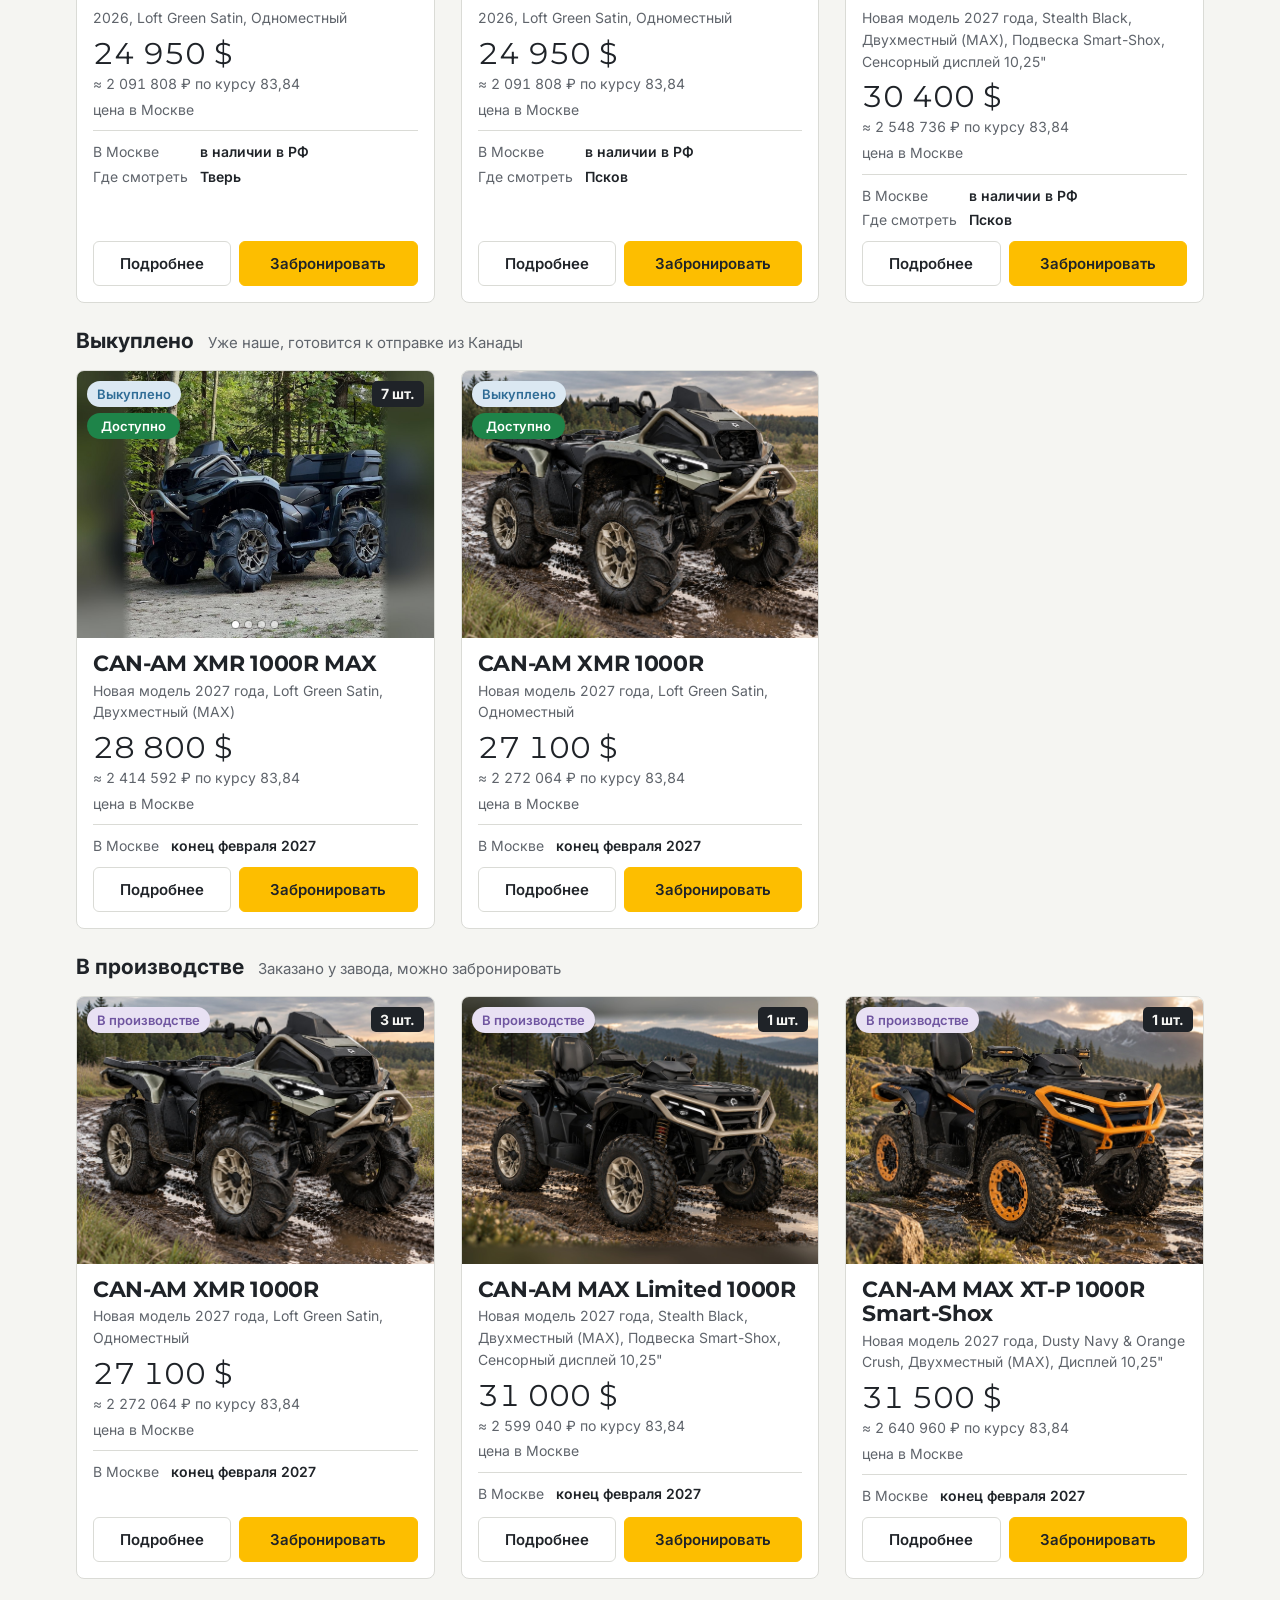
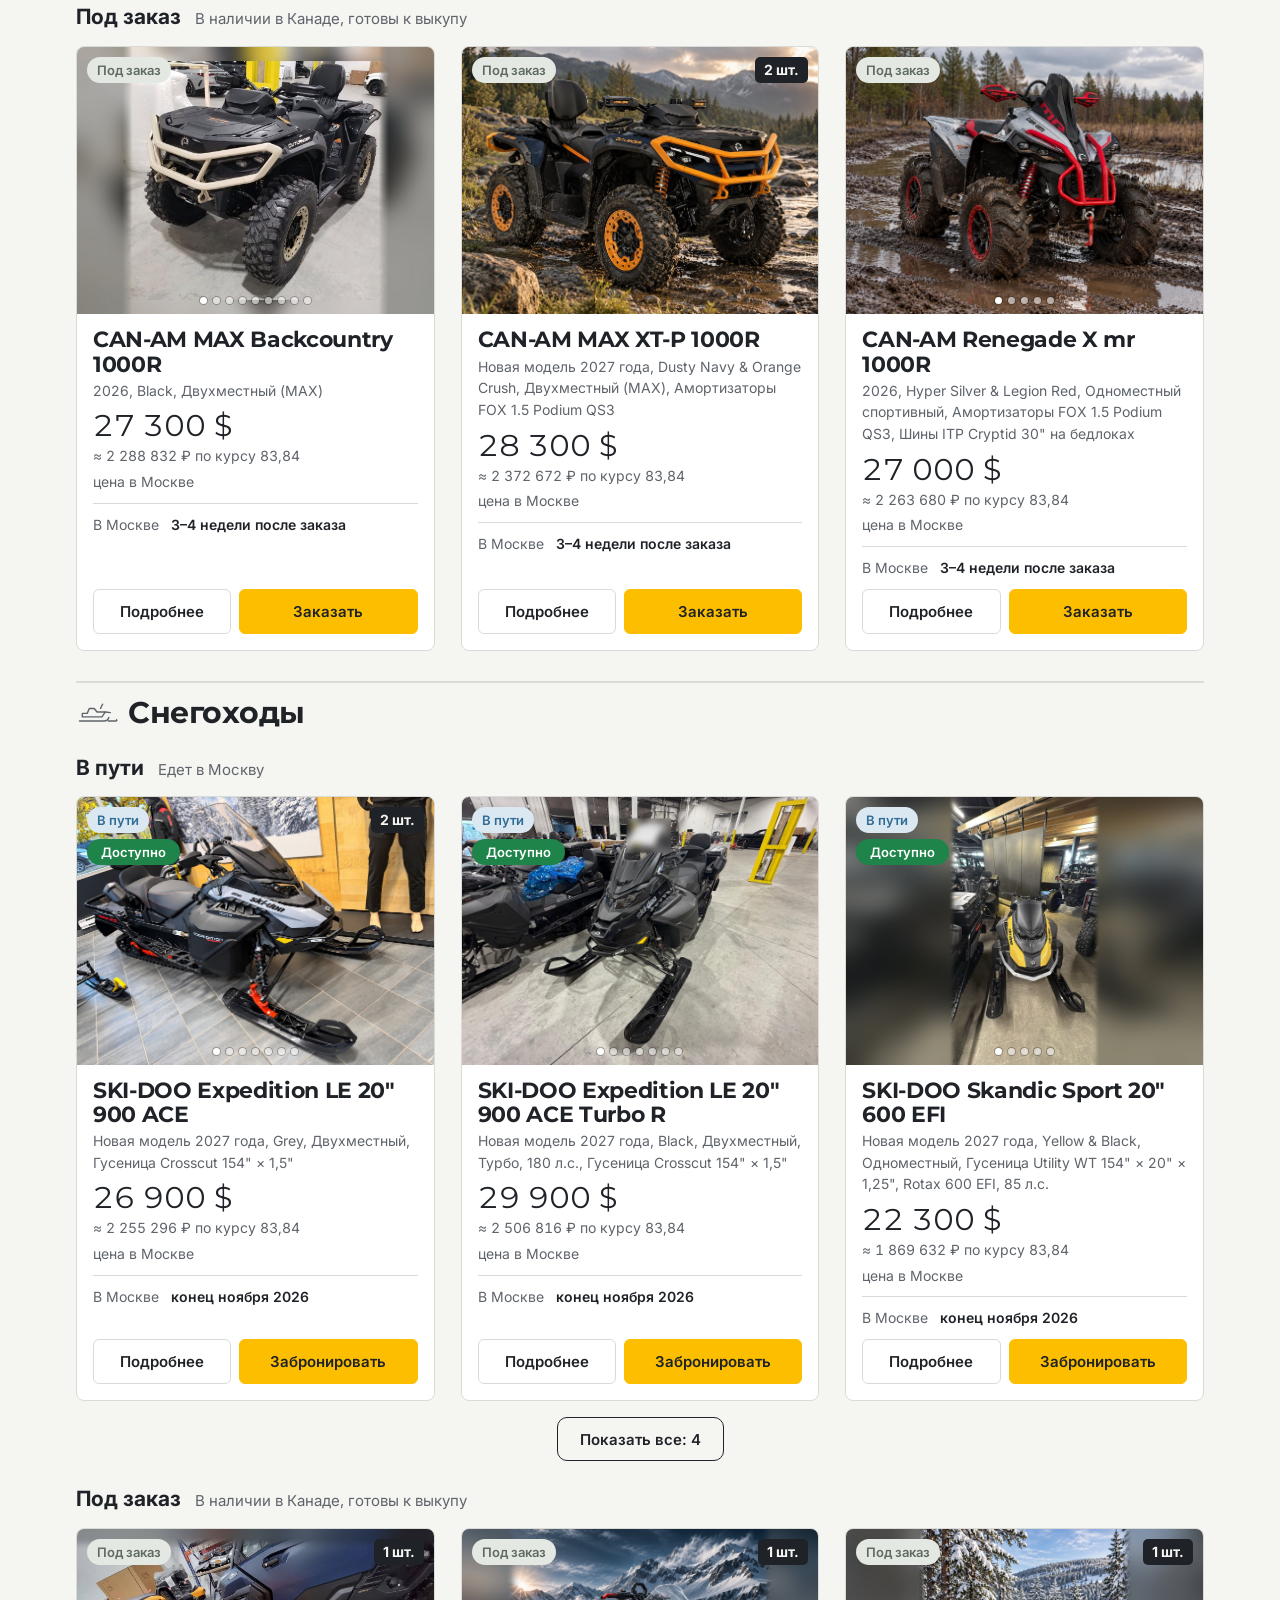
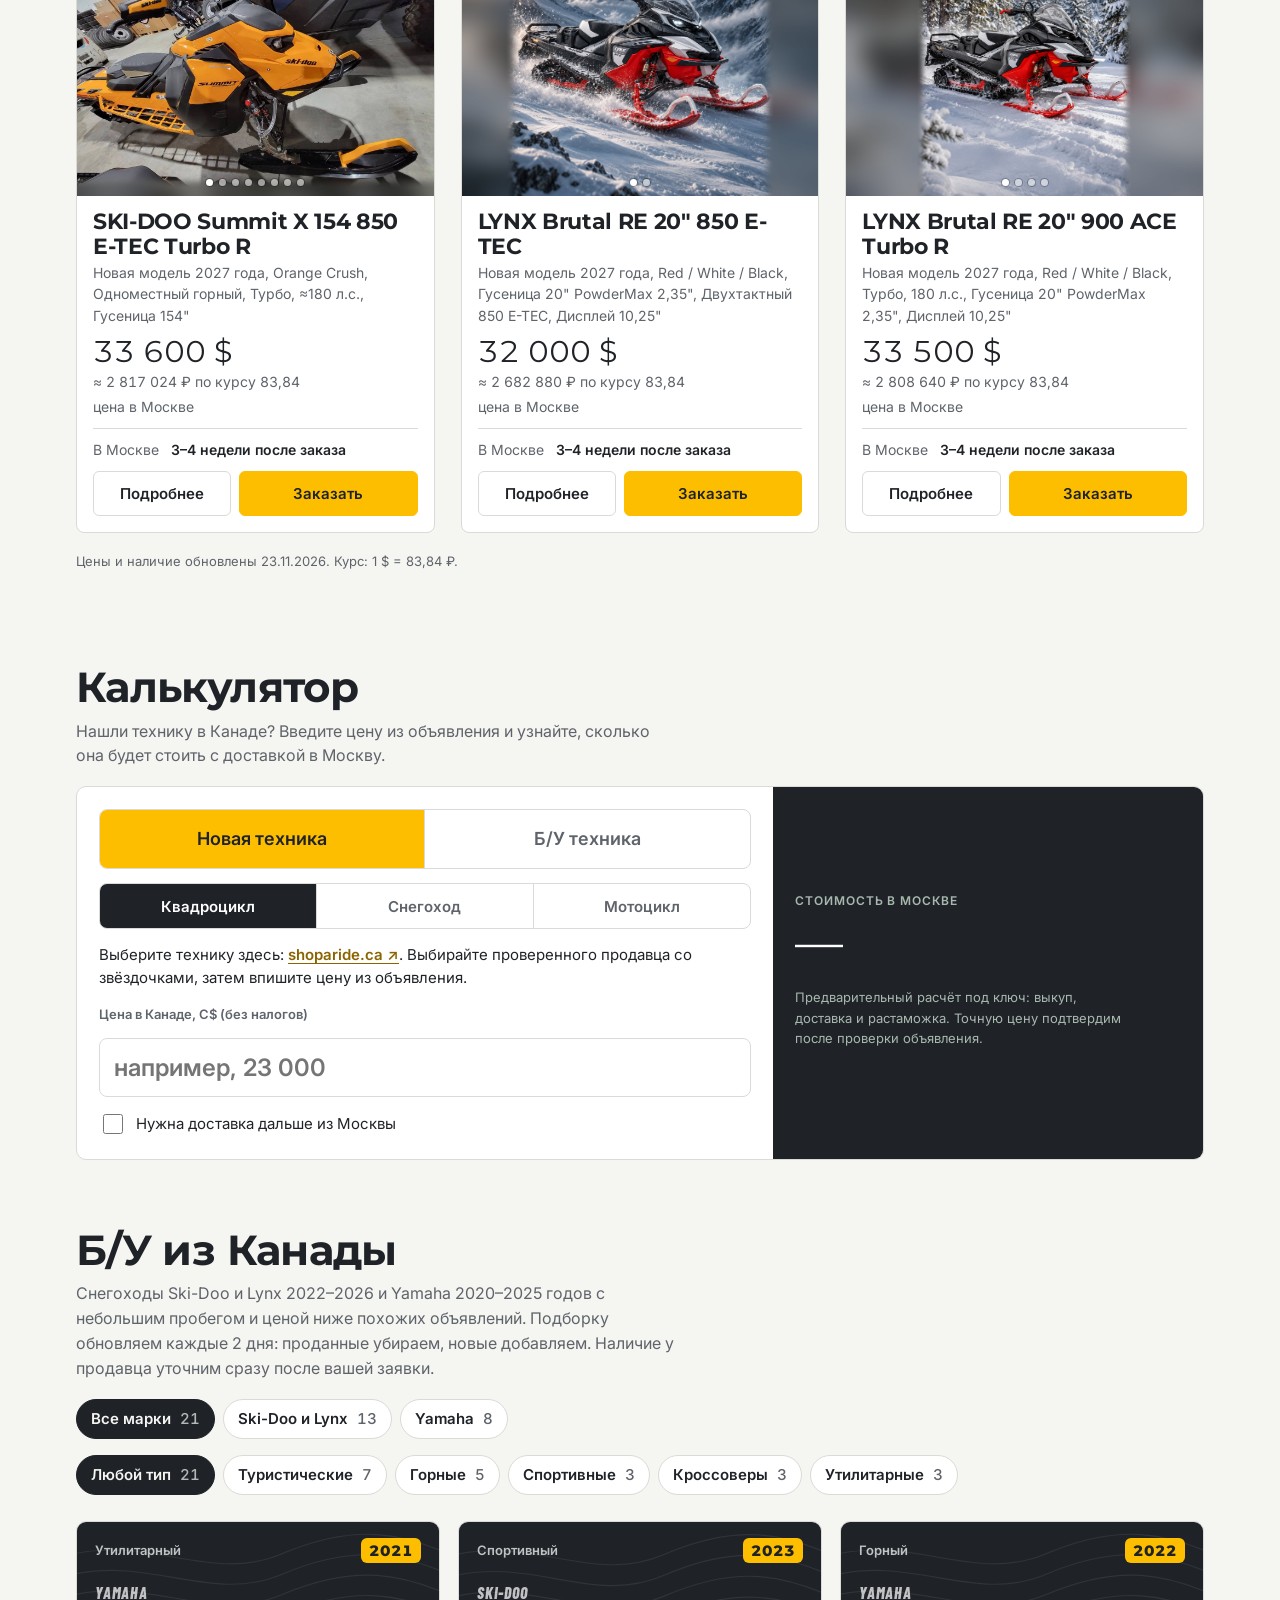
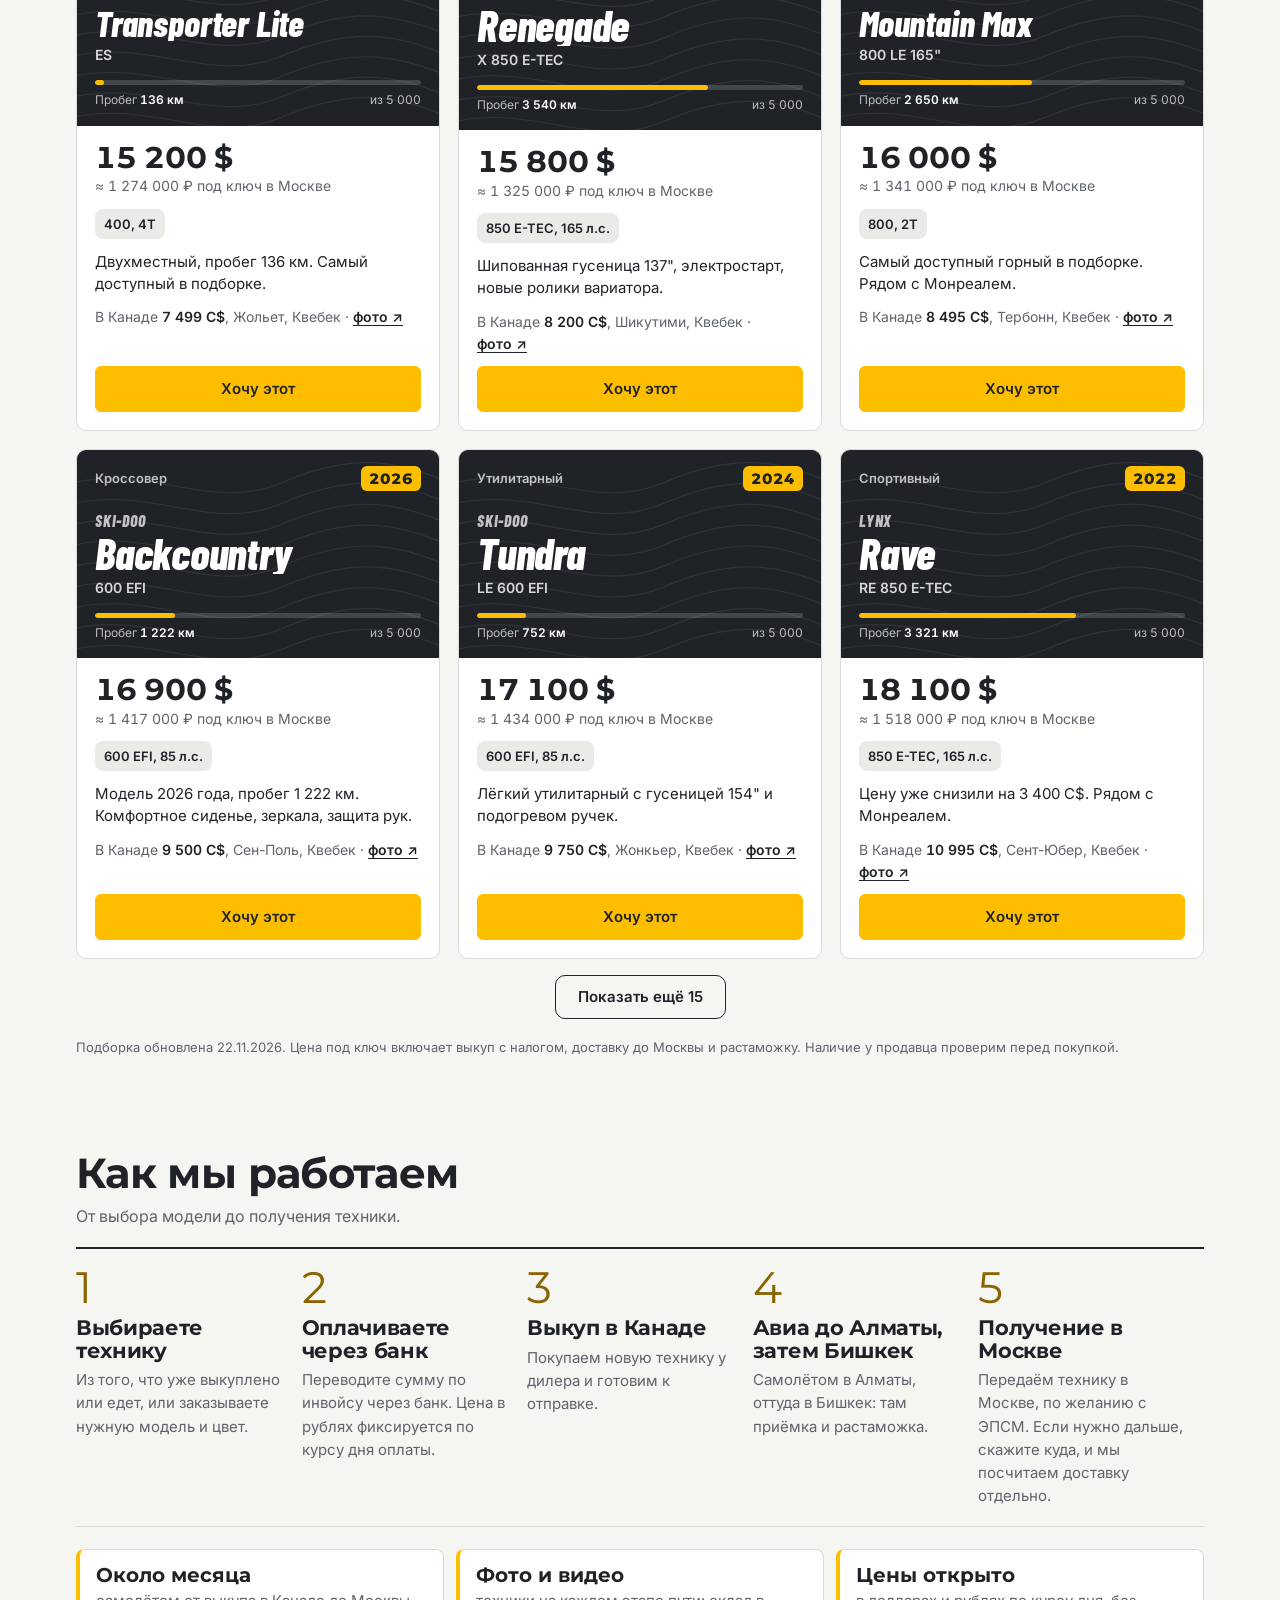
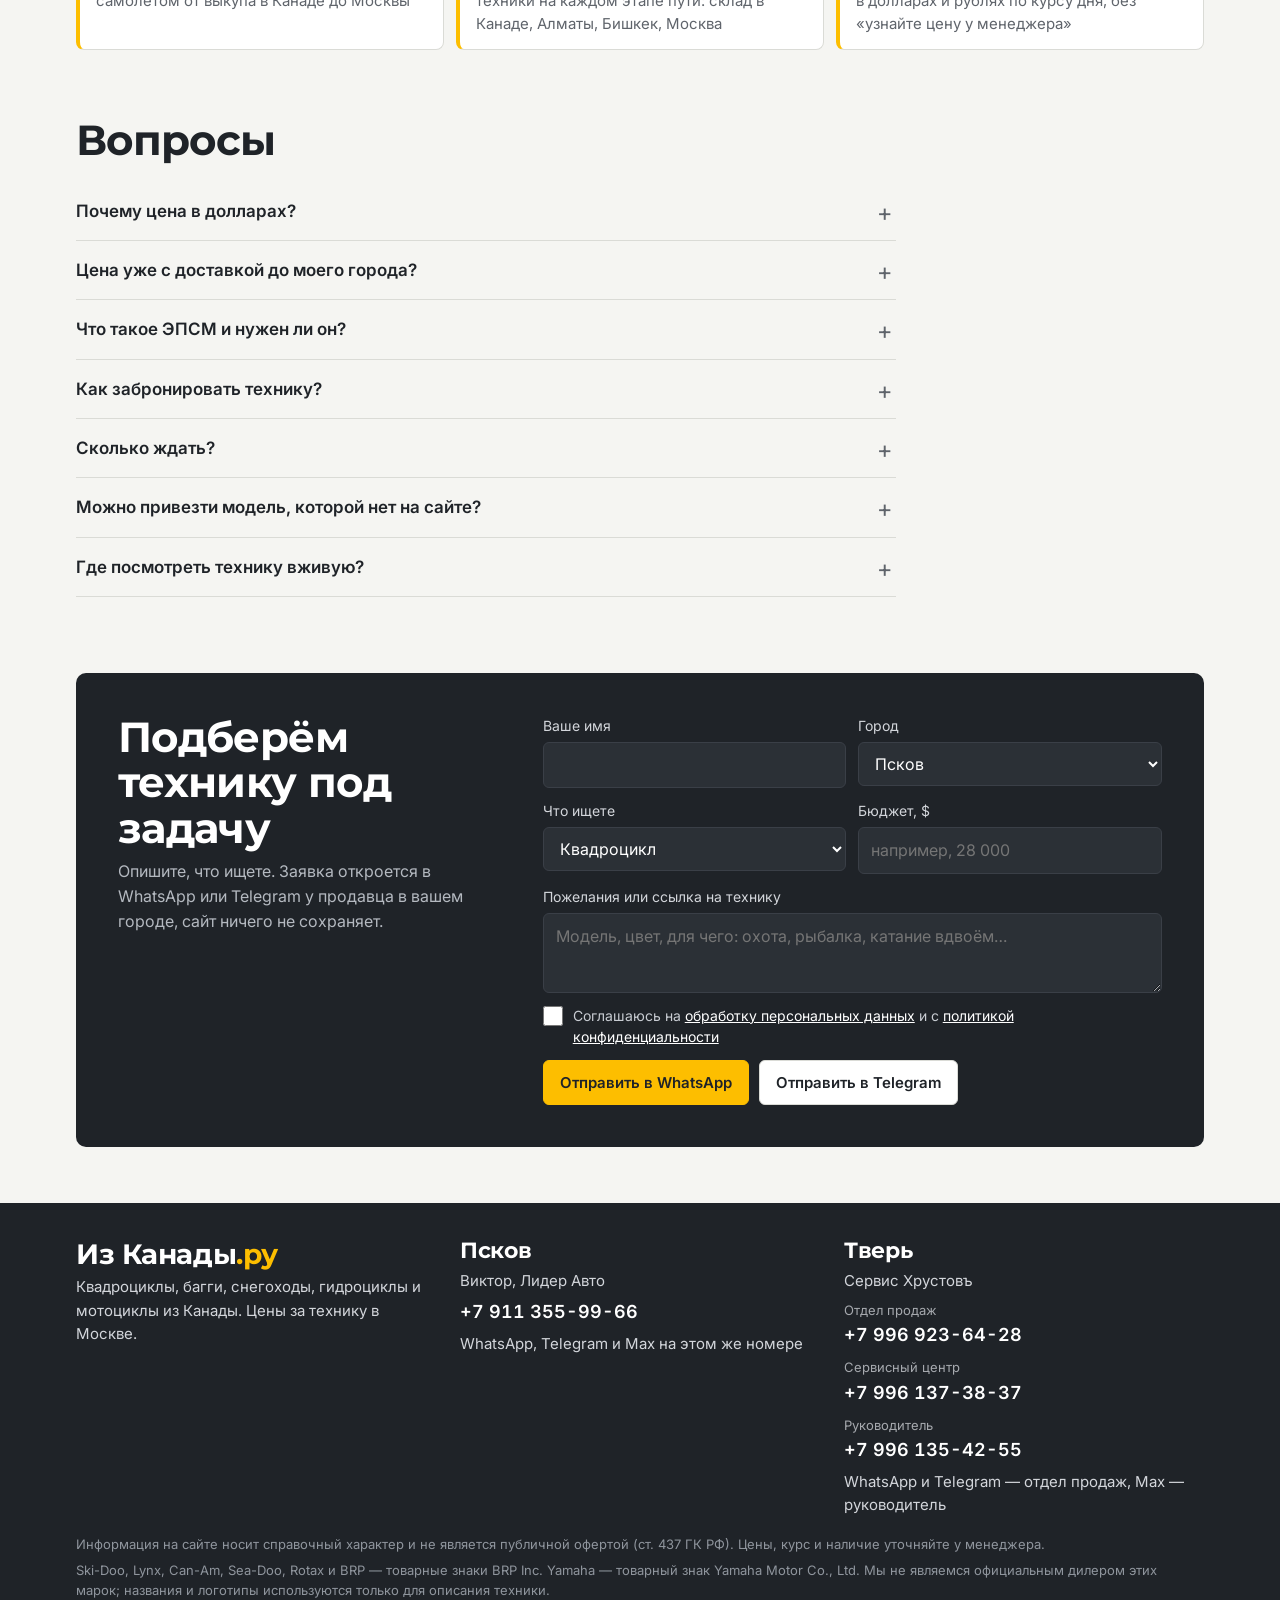
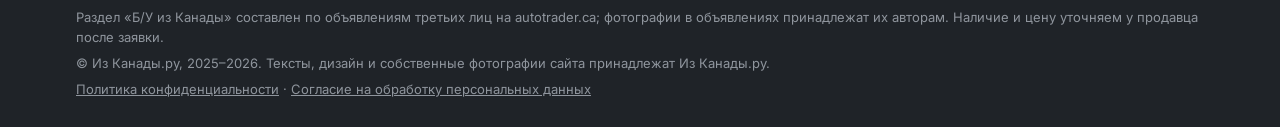
==== commit 500517a6: "Б/У: новые карточки (рельеф, шкала пробега); «Показать все» в каталоге и Б/У; кнопка связи внизу на " ====
--- a/index.html
+++ b/index.html
@@ -5,11 +5,21 @@
 <meta name="viewport" content="width=device-width,initial-scale=1,viewport-fit=cover">
 <meta name="robots" content="noindex">
 <title>Из Канады.ру — квадроциклы, багги, снегоходы, гидроциклы и мотоциклы, цены в Москве</title>
+<meta property="og:type" content="website">
+<meta property="og:site_name" content="Из Канады.ру">
+<meta property="og:title" content="Из Канады.ру — квадроциклы, багги, снегоходы, гидроциклы и мотоциклы, цены в Москве">
+<meta property="og:description" content="Новые квадроциклы, багги, снегоходы, гидроциклы и мотоциклы из Канады. Цены за технику в Москве, в долларах и рублях по курсу на сегодня.">
+<meta property="og:url" content="https://izkanady.ru/">
+<meta property="og:image" content="https://izkanady.ru/img/og.jpg">
+<meta property="og:image:width" content="1200">
+<meta property="og:image:height" content="630">
+<meta property="og:locale" content="ru_RU">
+<meta name="twitter:card" content="summary_large_image">
 <meta name="description" content="Новые квадроциклы, багги, снегоходы, гидроциклы и мотоциклы из Канады. Цены за технику в Москве, в долларах и рублях по курсу на сегодня.">
 <link rel="preconnect" href="https://fonts.googleapis.com">
 <link rel="preconnect" href="https://fonts.gstatic.com" crossorigin>
 <link rel="stylesheet" href="https://fonts.googleapis.com/css2?family=Montserrat:wght@600;700;800&family=Inter:wght@400;500;600;700&family=Barlow+Condensed:ital,wght@1,800&display=swap">
-<link rel="stylesheet" href="assets/site.css?v=20261122d">
+<link rel="stylesheet" href="assets/site.css?v=20261123u">
 <link rel="icon" href="img/favicon-64.png?v=1" type="image/png">
 <link rel="apple-touch-icon" href="img/apple-touch-icon.png?v=1">
 </head>
@@ -88,6 +98,7 @@
         <nav class="filter" id="ucKind" aria-label="Тип снегохода"></nav>
       </div>
       <div class="uc-grid" id="usedList"></div>
+      <button class="more-btn" type="button" id="usedMore" hidden></button>
       <p class="updated" id="usedUpd"></p>
     </div>
   </section>
@@ -160,9 +171,11 @@
 
 <script src="data.js?v=20261123z"></script>
 <script src="used.js?v=20261122e"></script>
-<script src="assets/site.js?v=20261122h"></script>
+<script src="assets/site.js?v=20261123u"></script>
 <script>
 let active = "all";
+const openGrp = new Set();
+const grpLimit = () => matchMedia("(max-width:640px)").matches ? 2 : 3;
 function card(it){
   const w = where(it);
   return `<article class="card">
@@ -192,7 +205,7 @@
     if (!groups.length) return "";
     const H = many ? "h4" : "h3";
     return `<section class="kind" id="kind-${x.k.k}">${many ? `<h3>${KIND_ICON[x.k.k] || ""}${esc(x.k.t)}</h3>` : ""}` +
-      groups.map(y => `<section class="grp"><div class="grp-h"><${H}>${esc(y.g.t)}</${H}><p>${esc(y.g.d)}</p></div><div class="grid">${y.items.map(card).join("")}</div></section>`).join("") + `</section>`;
+      groups.map(y => { const key = x.k.k + ":" + y.g.k, lim = (active !== "all" || openGrp.has(key)) ? y.items.length : grpLimit(), rest = y.items.length - lim; return `<section class="grp"><div class="grp-h"><${H}>${esc(y.g.t)}</${H}><p>${esc(y.g.d)}</p></div><div class="grid">${y.items.slice(0, lim).map(card).join("")}</div>${rest > 0 ? `<button class="more-btn" type="button" data-more="${key}">Показать все: ${y.items.length}</button>` : (openGrp.has(key) && active === "all" ? `<button class="more-btn" type="button" data-more="${key}">Свернуть</button>` : "")}</section>`; }).join("") + `</section>`;
   }).join("");
   document.getElementById("list").innerHTML = html || `<p class="lead">Сейчас обновляем список. Оставьте заявку ниже, и мы подберём технику.</p>`;
 }
@@ -224,6 +237,7 @@
   window.scrollTo({top: el.getBoundingClientRect().top + window.scrollY - top, behavior: "smooth"});
 });
 document.getElementById("filter").addEventListener("click", e => { const b = e.target.closest("[data-f]"); if (!b) return; active = b.dataset.f; render(); });
+document.getElementById("list").addEventListener("click", e => { const b = e.target.closest("[data-more]"); if (!b) return; const k = b.dataset.more, sec = b.closest(".grp"); openGrp.has(k) ? openGrp.delete(k) : openGrp.add(k); render(); if (!openGrp.has(k)) { const t = document.querySelector(`[data-more="${k}"]`); (t ? t.closest(".grp") : sec)?.scrollIntoView({block: "start"}); } });
 document.getElementById("list").addEventListener("click", e => { const b = e.target.closest("[data-ask]"); if (b) askAbout(findModel(b.dataset.ask)); });
 document.getElementById("reqForm").addEventListener("submit", e => {
   e.preventDefault();
--- a/assets/site.css
+++ b/assets/site.css
@@ -355,26 +355,40 @@
 .uc-filters{display:flex;flex-direction:column;gap:8px;margin:0 0 18px}
 .uc-grid{display:grid;grid-template-columns:repeat(auto-fill,minmax(290px,1fr));gap:18px}
 .uc{background:var(--paper);border:1px solid var(--line);border-radius:10px;overflow:hidden;display:flex;flex-direction:column}
-.uc-plate{--brand:#fdbe00;position:relative;display:block;height:178px;background:#1f2328;color:#fff;text-decoration:none;overflow:hidden;isolation:isolate}
-.uc-plate.is-yam{--brand:#3d7bff}
-.uc-stripe{position:absolute;left:-12%;bottom:30px;width:94%;height:46px;background:var(--brand);transform:skewX(-24deg);transform-origin:left;z-index:-1;opacity:.95}
-.uc-stripe::after{content:"";position:absolute;left:102%;top:0;width:14%;height:100%;background:var(--brand);opacity:.45}
-.uc-kind{position:absolute;left:18px;top:14px;font-size:13px;font-weight:600;color:rgba(255,255,255,.72)}
-.uc-year{position:absolute;right:16px;top:8px;font-family:"Barlow Condensed",var(--f-head);font-weight:800;font-style:italic;font-size:44px;line-height:1;color:transparent;-webkit-text-stroke:1.5px rgba(255,255,255,.55)}
-.uc-fam{position:absolute;left:16px;bottom:78px;max-width:calc(100% - 32px);font-family:"Barlow Condensed",var(--f-head);font-weight:800;font-style:italic;font-size:clamp(40px,5.2vw,52px);line-height:.9;letter-spacing:-.01em;white-space:nowrap;overflow:hidden;text-overflow:ellipsis}
-.uc-trim{position:absolute;left:18px;bottom:40px;max-width:calc(100% - 64px);font-weight:700;font-size:15px;line-height:1.15;color:#1f2328;white-space:nowrap;overflow:hidden;text-overflow:ellipsis}
-.is-yam .uc-trim{color:#fff}
-.uc-photo{position:absolute;left:18px;bottom:11px;font-size:13px;font-weight:600;color:rgba(255,255,255,.8);text-decoration:underline;text-underline-offset:3px;text-decoration-color:rgba(255,255,255,.35)}
-.uc-plate:hover .uc-photo,.uc-plate:focus-visible .uc-photo{color:#fff;text-decoration-color:var(--brand)}
+.uc-plate{position:relative;display:flex;flex-direction:column;min-height:186px;padding:16px 18px 16px;background:#1f2328;color:#fff;text-decoration:none;overflow:hidden;isolation:isolate}
+.uc-topo{position:absolute;inset:0;width:100%;height:100%;z-index:-1}
+.uc-topo path{fill:none;stroke:rgba(255,255,255,.075);stroke-width:1}
+.uc-row{display:flex;align-items:center;justify-content:space-between;gap:10px}
+.uc-kind{font-size:13px;font-weight:600;color:rgba(255,255,255,.72)}
+.uc-year{font-family:var(--f-head);font-weight:800;font-size:15px;line-height:1;color:#1f2328;background:var(--signal);border-radius:6px;padding:5px 8px}
+.uc-make{margin-top:18px;font-family:"Barlow Condensed",var(--f-head);font-weight:800;font-style:italic;font-size:16px;letter-spacing:.05em;text-transform:uppercase;color:rgba(255,255,255,.72)}
+.uc-fam{font-family:"Barlow Condensed",var(--f-head);font-weight:800;font-style:italic;font-size:clamp(36px,4.6vw,44px);line-height:.92;letter-spacing:-.005em;white-space:nowrap;overflow:hidden;text-overflow:ellipsis}
+.uc-trim{margin-top:3px;font-size:14px;font-weight:600;color:rgba(255,255,255,.82);white-space:nowrap;overflow:hidden;text-overflow:ellipsis}
+.uc-km{margin-top:auto;padding-top:14px}
+.uc-bar{display:block;height:5px;border-radius:5px;background:rgba(255,255,255,.16);overflow:hidden}
+.uc-bar i{display:block;height:100%;background:var(--signal);border-radius:5px}
+.uc-kml{display:flex;justify-content:space-between;margin-top:6px;font-size:12px;color:rgba(255,255,255,.7)}
+.uc-kml b{color:#fff;font-weight:600}
+.uc-plate:hover .uc-fam,.uc-plate:focus-visible .uc-fam{color:var(--signal)}
 .uc-body{padding:16px 18px 18px;display:flex;flex-direction:column;gap:12px;flex:1}
 .uc-price{display:flex;flex-direction:column;gap:2px}
 .uc-usd{font-family:var(--f-head);font-weight:700;font-size:30px;line-height:1.05;letter-spacing:-.01em}
 .uc-rub{font-size:14px;color:var(--fog)}
-.uc-spec{display:grid;grid-template-columns:auto 1fr;gap:0;margin:0;border-top:1px solid var(--line);border-bottom:1px solid var(--line)}
-.uc-spec div{padding:9px 14px 9px 0}
-.uc-spec div+div{padding-left:14px;border-left:1px solid var(--line)}
-.uc-spec dt{font-size:12px;color:var(--fog)}
-.uc-spec dd{margin:0;font-weight:600;font-size:15px}
+.uc-chips{display:flex;flex-wrap:wrap;gap:6px}
+.uc-chips span{font-size:13px;font-weight:600;background:var(--paper-2);border-radius:8px;padding:5px 9px}
+.uc-where a{color:var(--ink);font-weight:600;text-underline-offset:3px;white-space:nowrap}
+.uc-fam.is-long{font-size:clamp(30px,3.7vw,36px);line-height:1}
+.uc-more{display:none}
+.more-btn{display:block;margin:16px auto 0;min-height:44px;padding:0 22px;border-radius:10px;border:1.5px solid var(--ink);background:transparent;color:var(--ink);font:600 15px/1 var(--f-body,inherit);cursor:pointer}
+.more-btn:hover{background:var(--ink);color:var(--paper)}
+.cbar{display:none}
+@media (max-width:820px){
+  .cbar{display:flex;gap:8px;position:fixed;left:0;right:0;bottom:0;z-index:30;padding:10px 12px calc(10px + env(safe-area-inset-bottom));background:var(--paper);border-top:1px solid var(--line);box-shadow:0 -6px 18px rgba(0,0,0,.08);transition:transform .25s}
+  .cbar .btn{flex:1;min-height:46px;justify-content:center}
+  .cbar.off{transform:translateY(110%)}
+  body.has-cbar{padding-bottom:calc(70px + env(safe-area-inset-bottom))}
+  .toast{bottom:84px}
+}
 .uc-note{margin:0;font-size:15px;line-height:1.45}
 .uc-where{margin:0;font-size:14px;color:var(--fog)}
 .uc-where b{color:var(--ink);font-weight:600}
@@ -383,10 +397,7 @@
 /* Scroll reveal */
 .rv{opacity:0;transform:translateY(22px)}
 .rv.in{opacity:1;transform:none;transition:opacity .6s cubic-bezier(.2,.7,.2,1) var(--rd,0ms),transform .7s cubic-bezier(.2,.7,.2,1) var(--rd,0ms)}
-.uc.rv .uc-stripe{transform:skewX(-24deg) scaleX(0)}
-.uc.rv.in .uc-stripe{transform:skewX(-24deg) scaleX(1);transition:transform .8s cubic-bezier(.2,.7,.2,1) calc(var(--rd,0ms) + 180ms)}
 @media (prefers-reduced-motion:reduce){.rv{opacity:1;transform:none}}
-.uc-fam.is-long{font-size:clamp(32px,4vw,40px)}
 
 /* Обещания и юридическое */
 .promise{list-style:none;margin:22px 0 0;padding:0;display:grid;grid-template-columns:repeat(auto-fit,minmax(220px,1fr));gap:12px}
@@ -406,3 +417,4 @@
 main.legal mark{background:#fff2b8;color:#1f2328;padding:0 3px;border-radius:3px}
 main.legal .back{font-weight:600}
 .legal-foot .small{margin:0}
+.model>*{min-width:0}
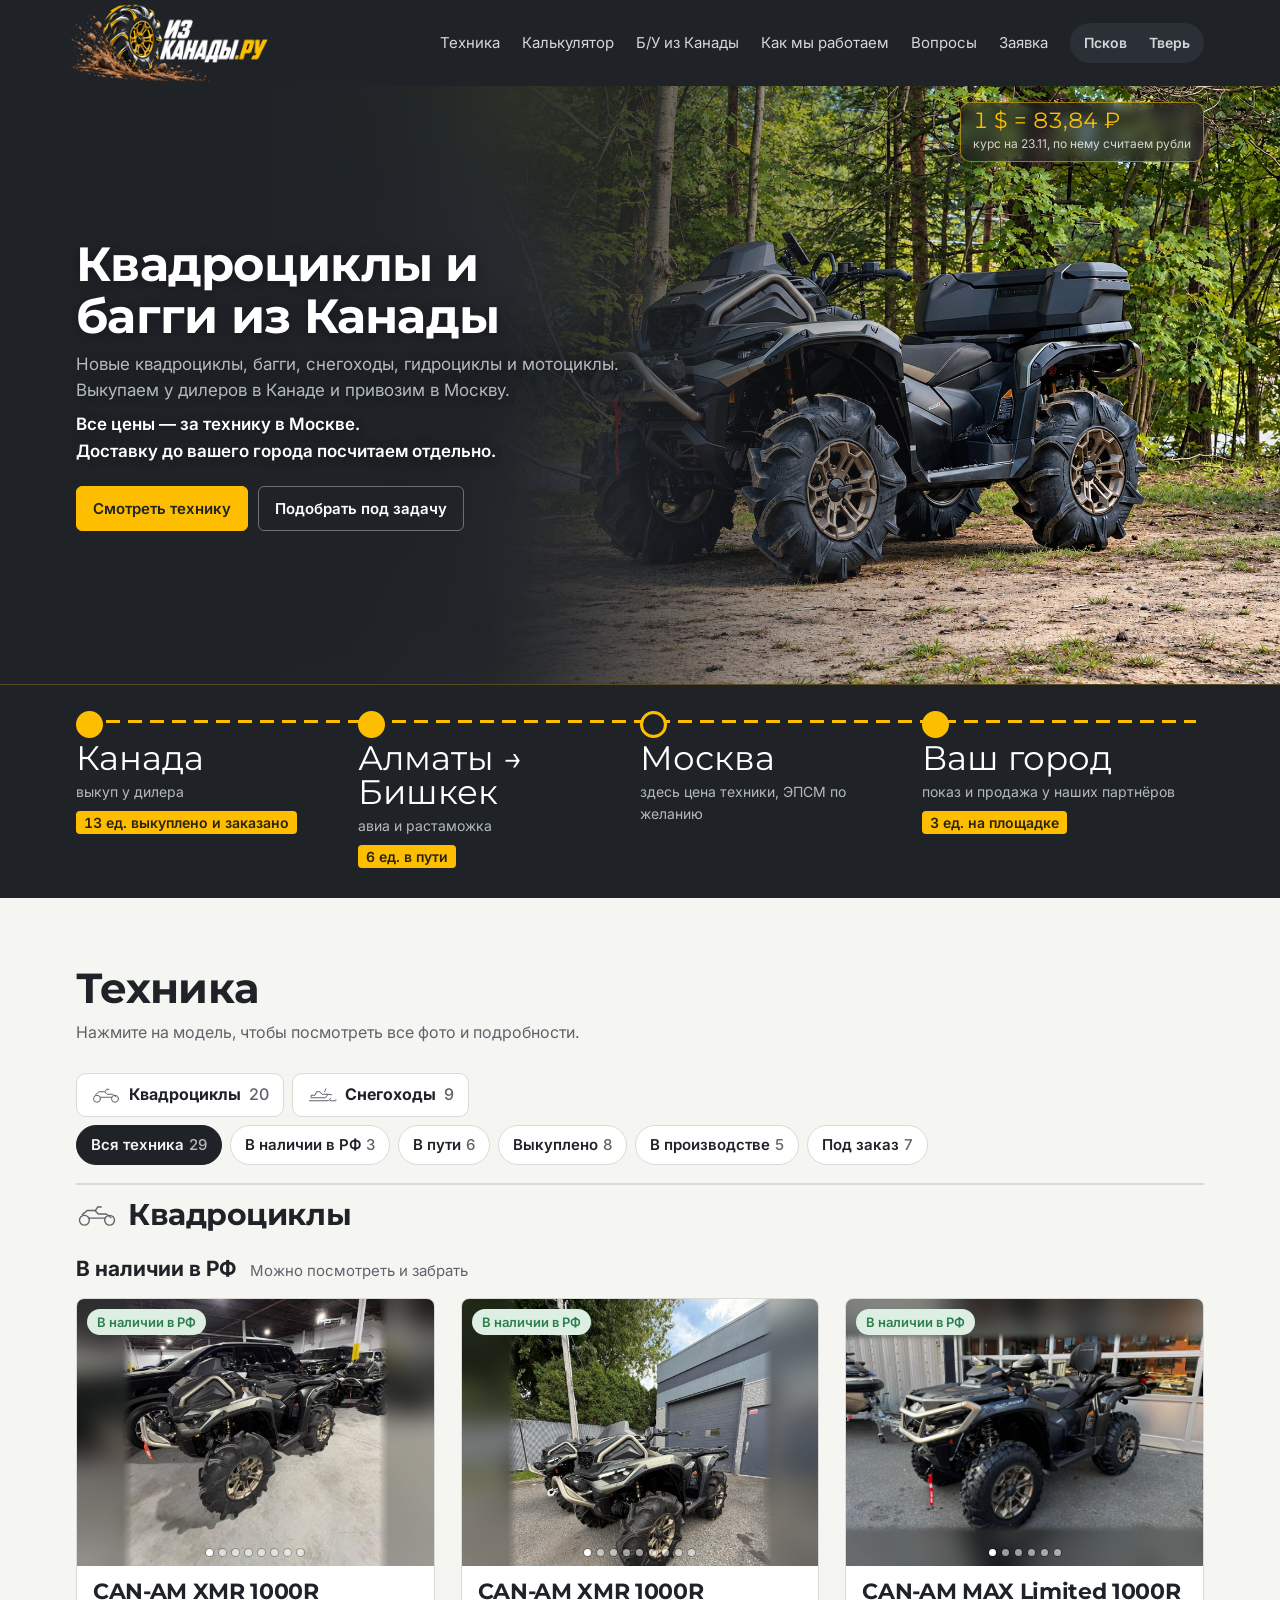
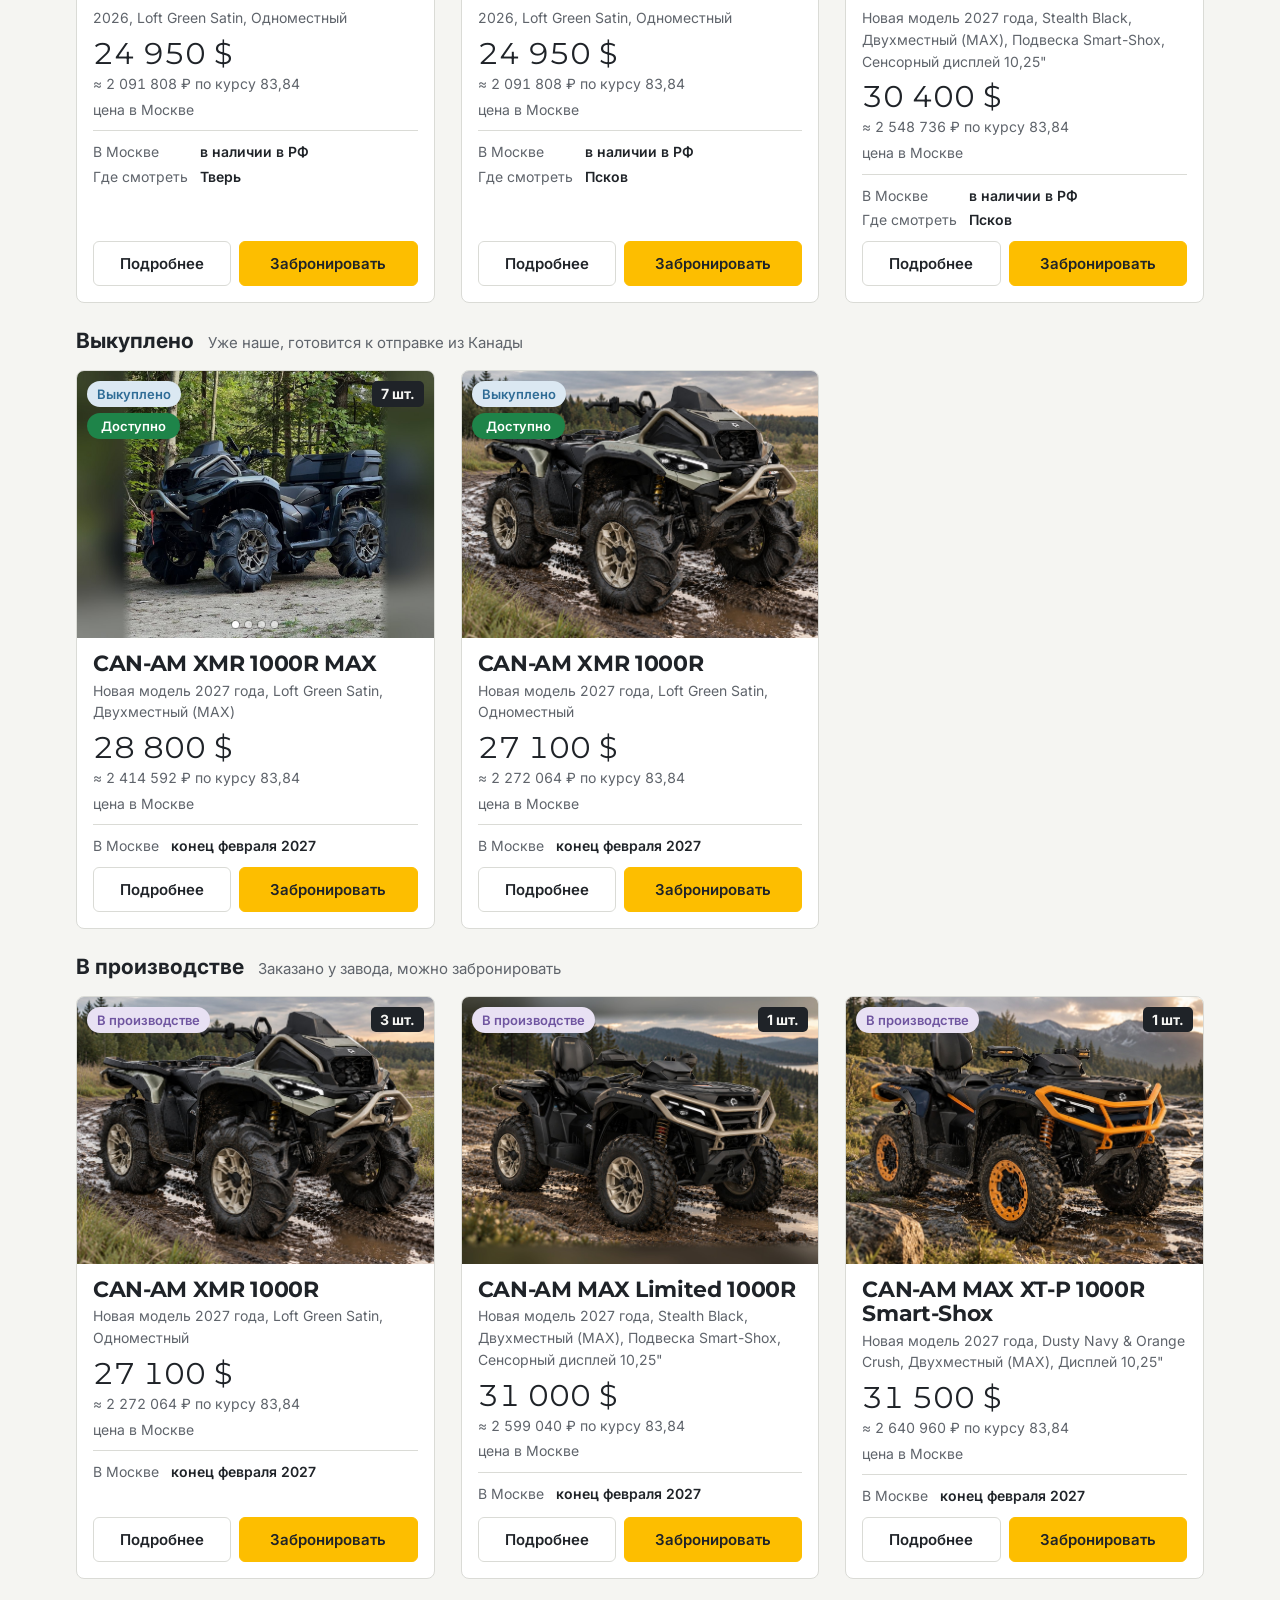
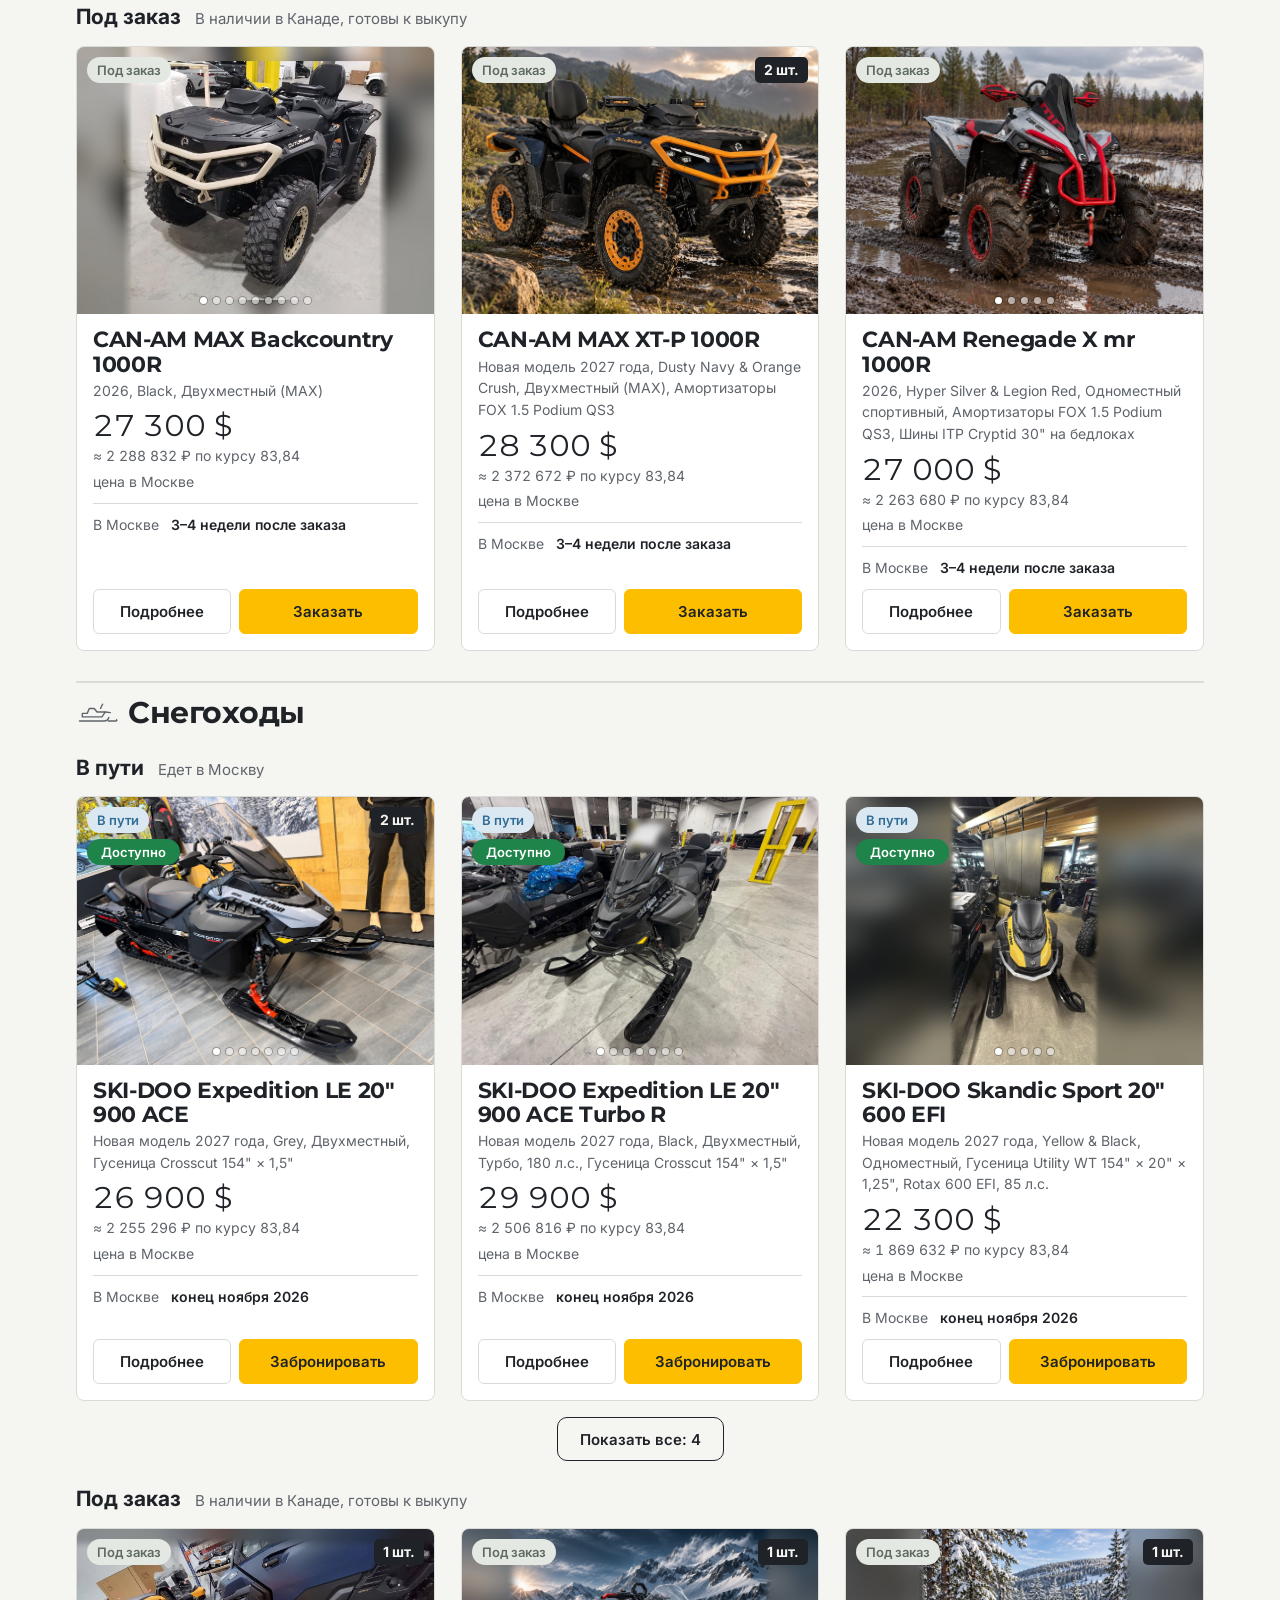
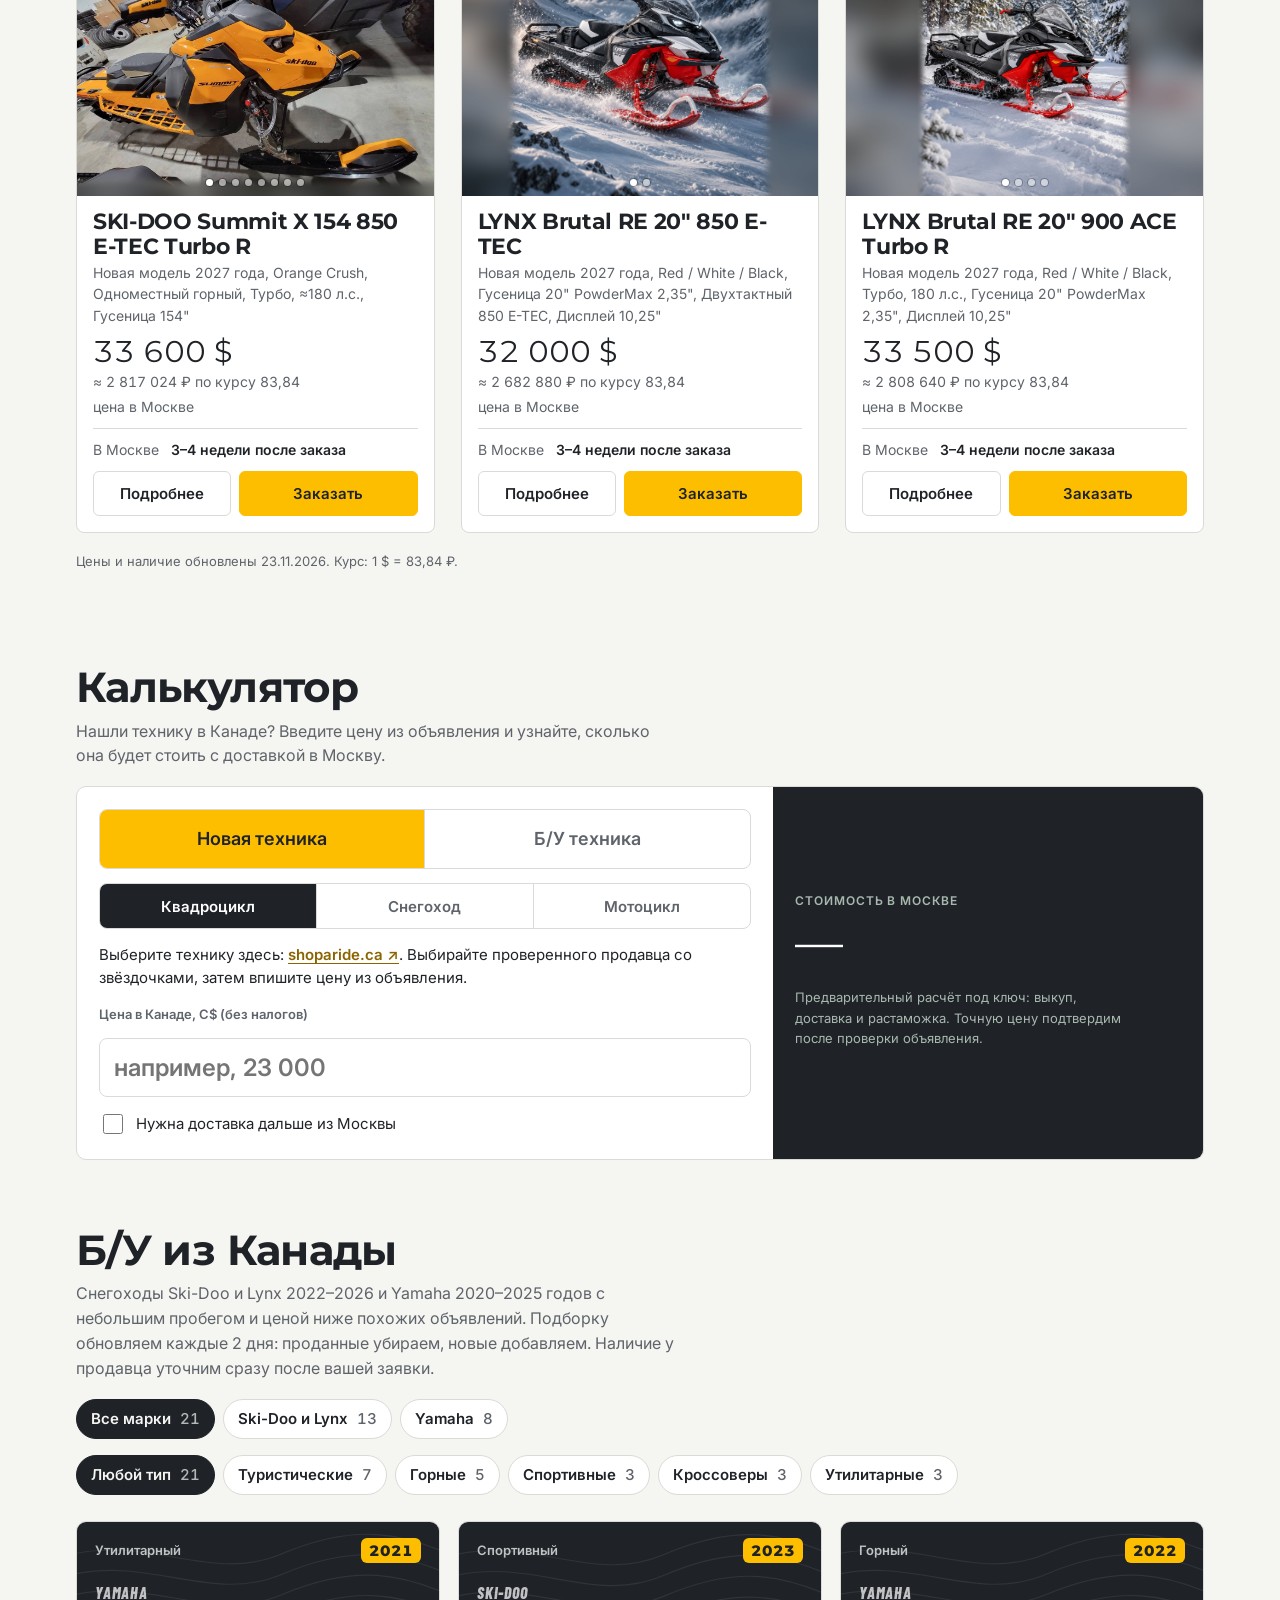
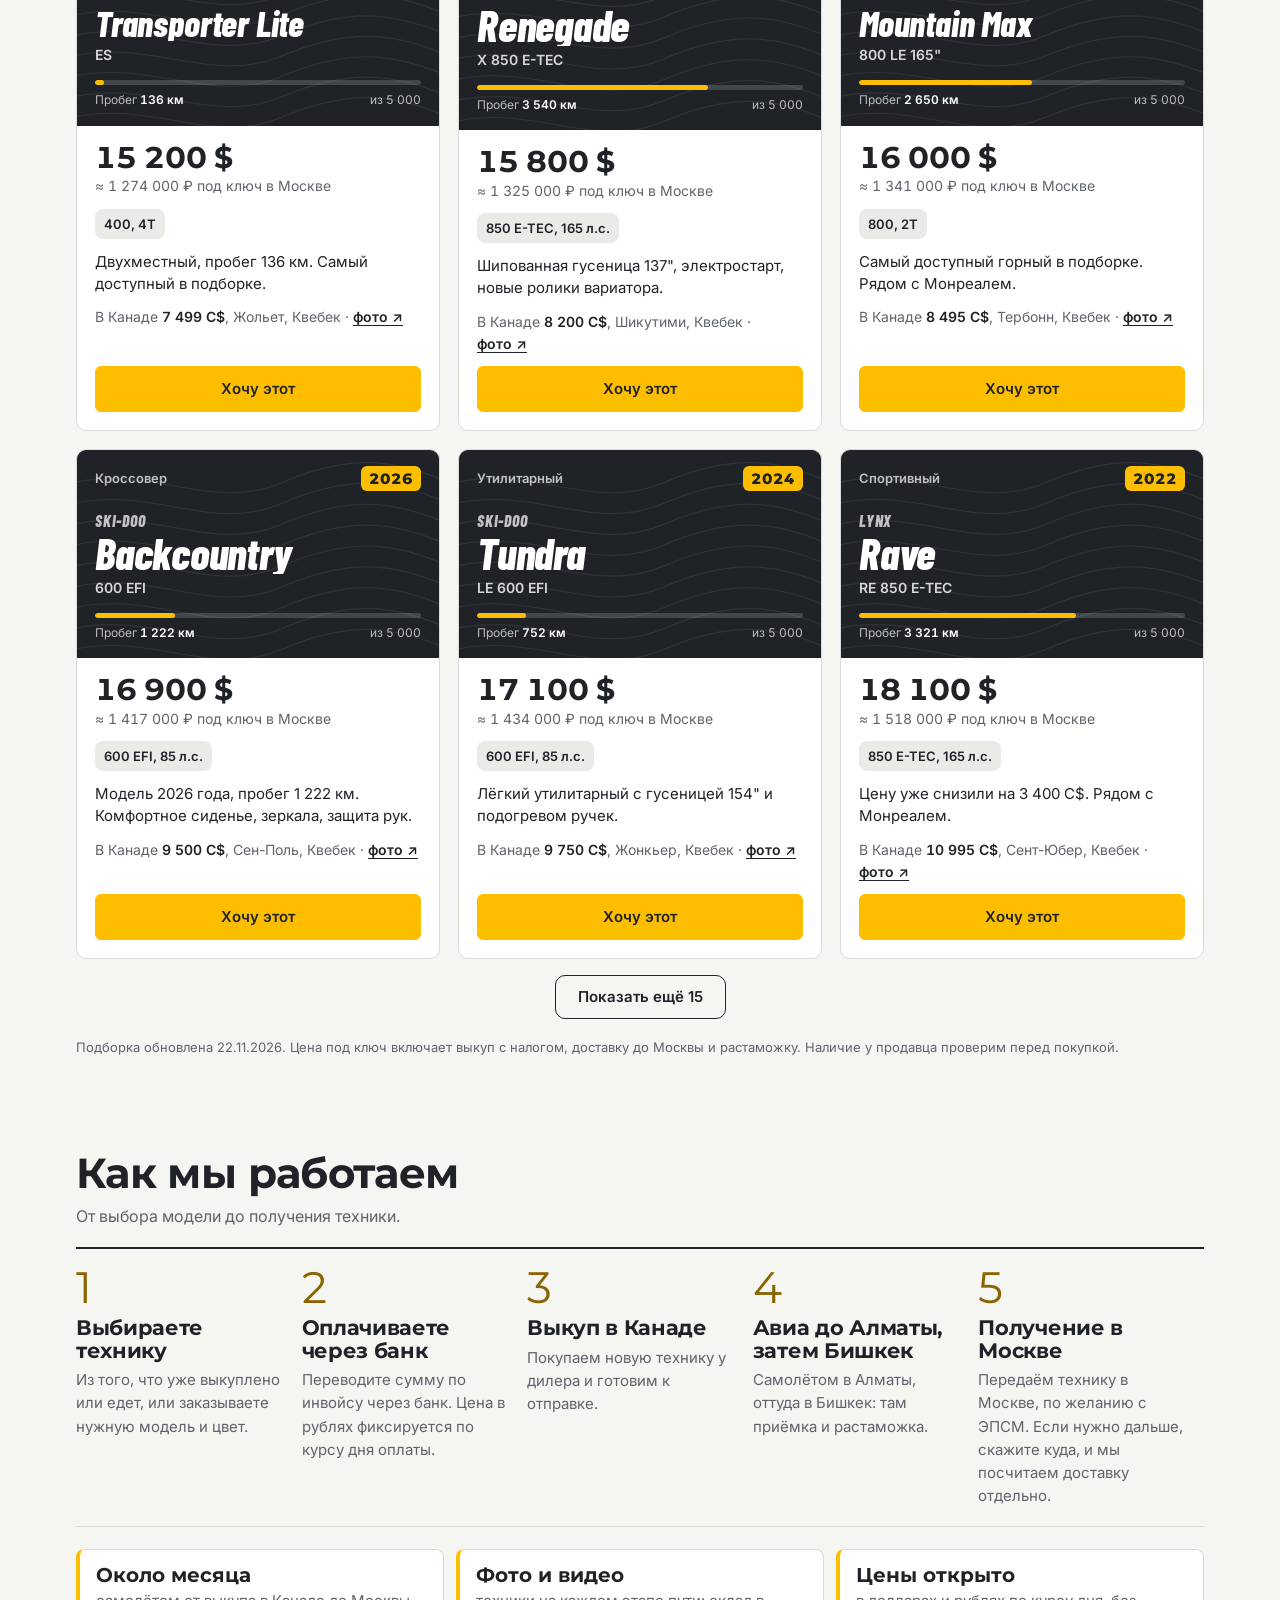
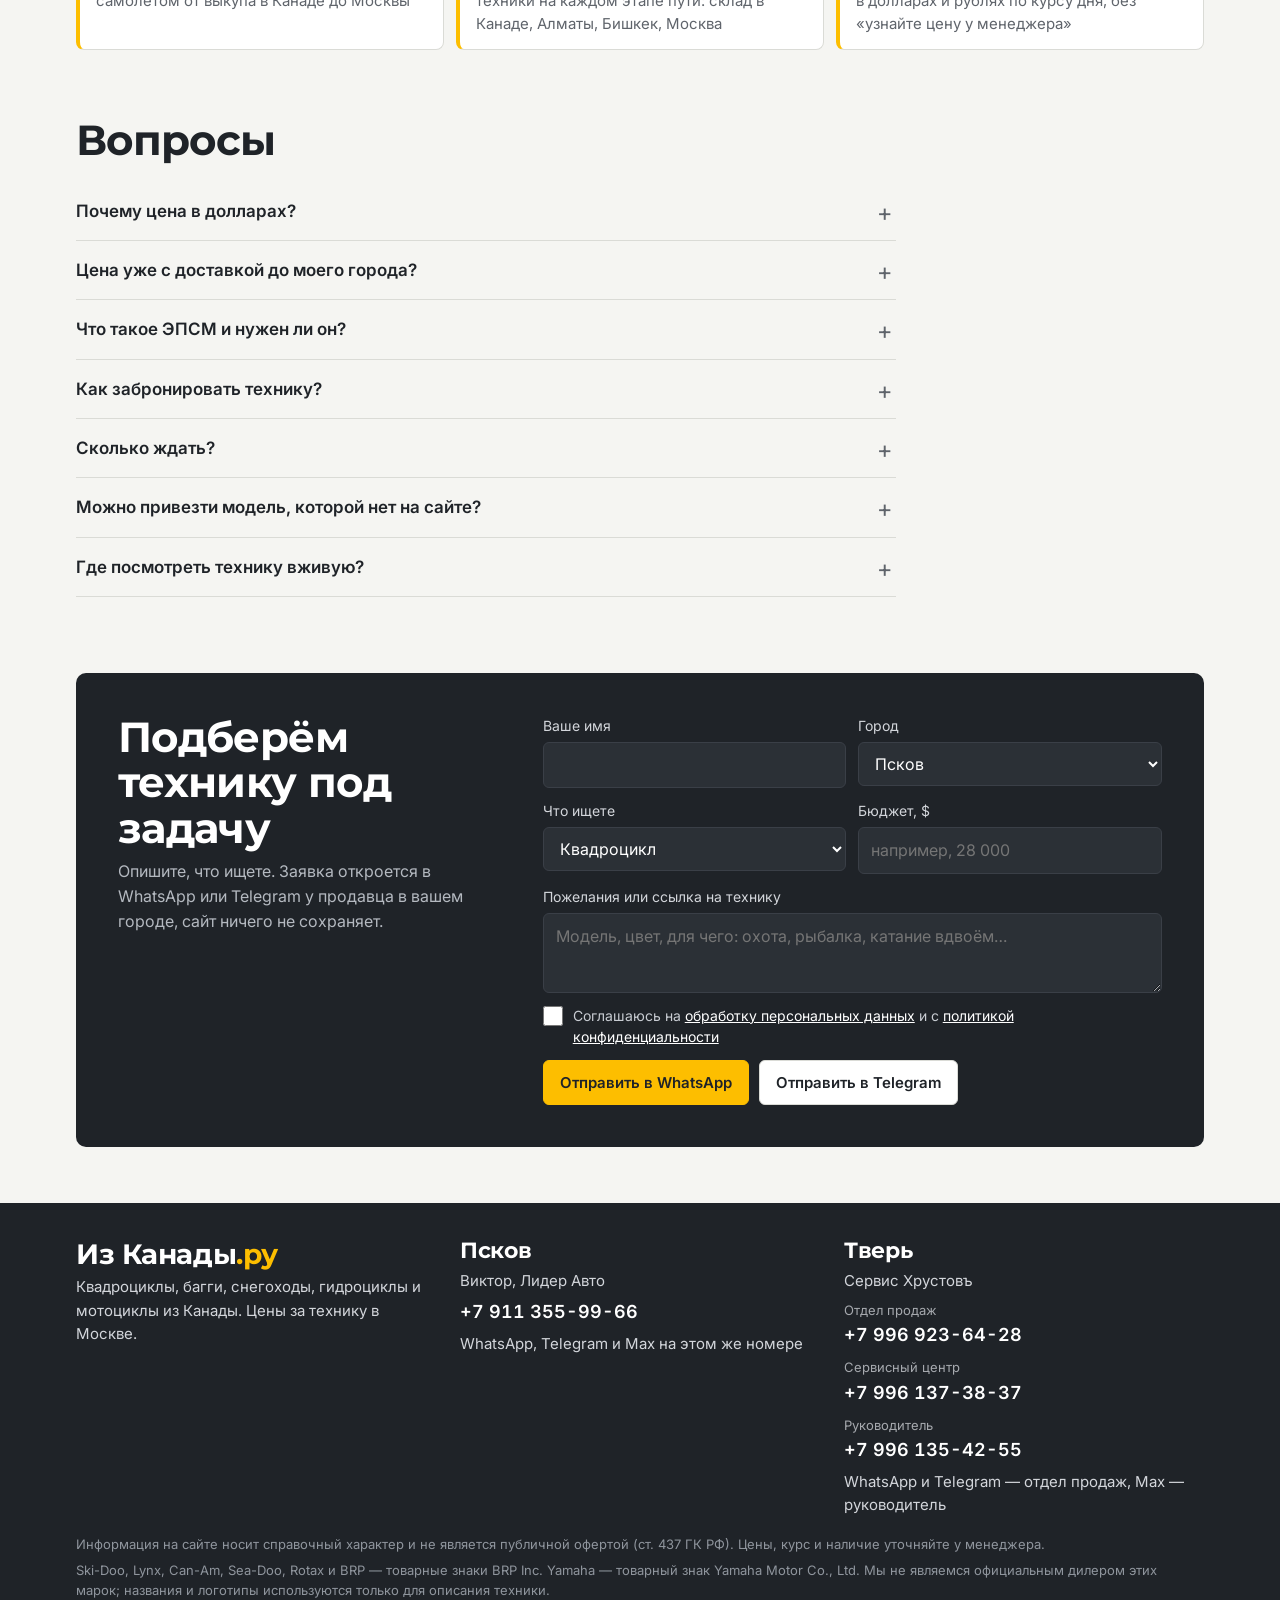
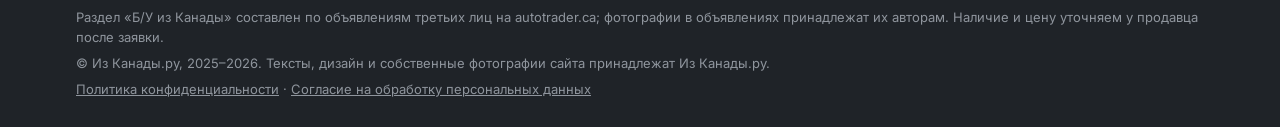
==== commit 630b5ce5: "Табличка курса на главной: меньше, на полупрозрачном фоне, на фото и на телефоне Co-Authored-By: Cla" ====
--- a/index.html
+++ b/index.html
@@ -19,7 +19,7 @@
 <link rel="preconnect" href="https://fonts.googleapis.com">
 <link rel="preconnect" href="https://fonts.gstatic.com" crossorigin>
 <link rel="stylesheet" href="https://fonts.googleapis.com/css2?family=Montserrat:wght@600;700;800&family=Inter:wght@400;500;600;700&family=Barlow+Condensed:ital,wght@1,800&display=swap">
-<link rel="stylesheet" href="assets/site.css?v=20261123u">
+<link rel="stylesheet" href="assets/site.css?v=20261123r">
 <link rel="icon" href="img/favicon-64.png?v=1" type="image/png">
 <link rel="apple-touch-icon" href="img/apple-touch-icon.png?v=1">
 </head>
--- a/assets/site.css
+++ b/assets/site.css
@@ -233,7 +233,9 @@
 .hero .hero-row{position:static}
 .hero .hero-row>div:first-child{position:relative;z-index:1}
 .hero .rate{position:absolute;z-index:2;top:16px;right:max(16px,calc((100vw - 1160px)/2 + 16px));min-width:0;padding:10px 16px;background:rgba(31,35,40,.72);backdrop-filter:blur(4px);-webkit-backdrop-filter:blur(4px)}
-.hero .rate .v{font-size:32px}
+.hero .rate .v{font-size:22px}
+.hero .rate{padding:7px 12px;border-width:1px;border-color:rgba(253,190,0,.55);border-radius:10px;background:rgba(31,35,40,.5);backdrop-filter:blur(6px);-webkit-backdrop-filter:blur(6px)}
+.hero .rate .l{font-size:12px;margin-top:3px;color:rgba(255,255,255,.78)}
 .hero h1,.hero .lead{text-shadow:0 1px 12px rgba(0,0,0,.35)}
 .route-band{background:var(--spruce);color:#eef2ee;padding:26px 0 30px;border-top:1px solid rgba(253,190,0,.25)}
 .route-band .route{margin-top:0}
@@ -243,8 +245,9 @@
     url("../img/hero-mobile.jpg") center top/100% auto no-repeat, var(--spruce)}
   .hero-photo{display:none}
   .hero .hero-row{grid-template-columns:1fr}
-  .hero .rate{position:static;justify-self:start;padding:14px 18px}
-  .hero .rate .v{font-size:40px}
+  .hero .rate{position:absolute;top:12px;right:12px;padding:6px 10px}
+  .hero .rate .v{font-size:18px}
+  .hero .rate .l{font-size:11px}
 }
 
 /* Wordmark: the domain itself is the name. */
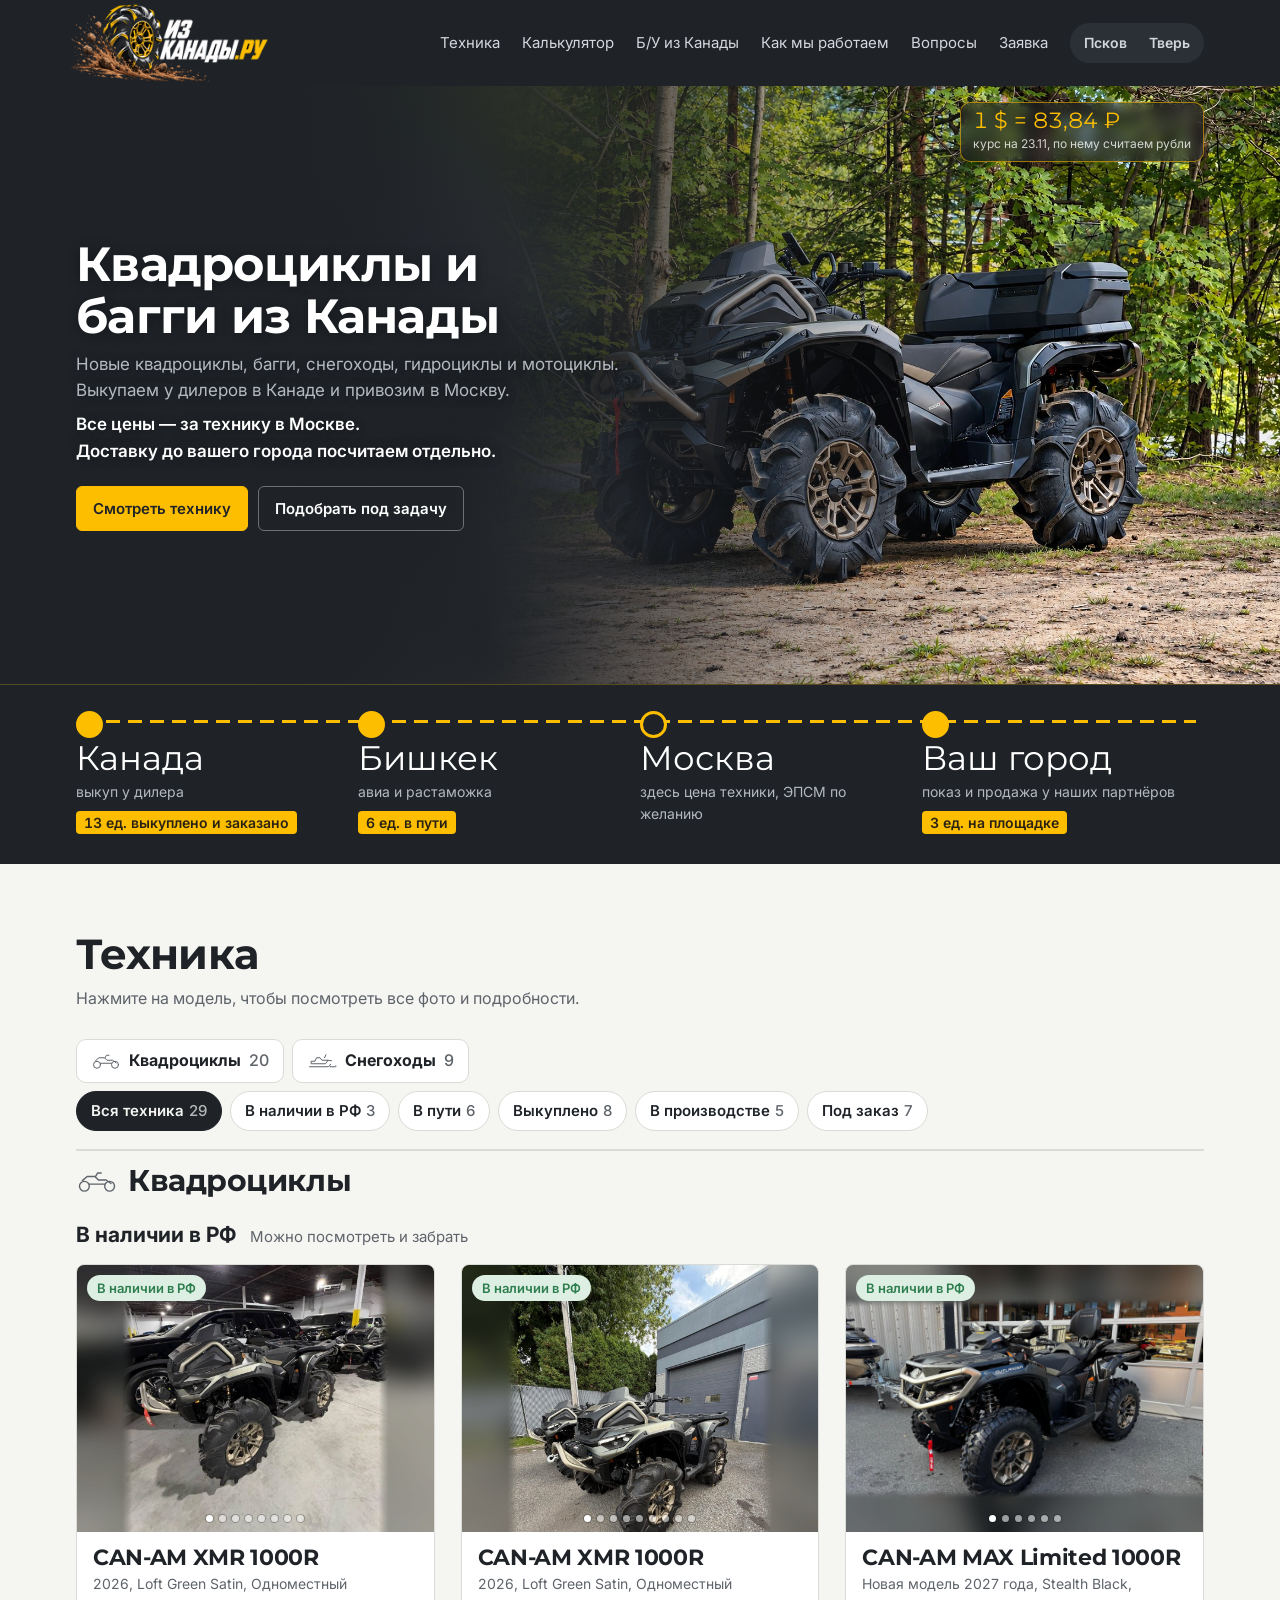
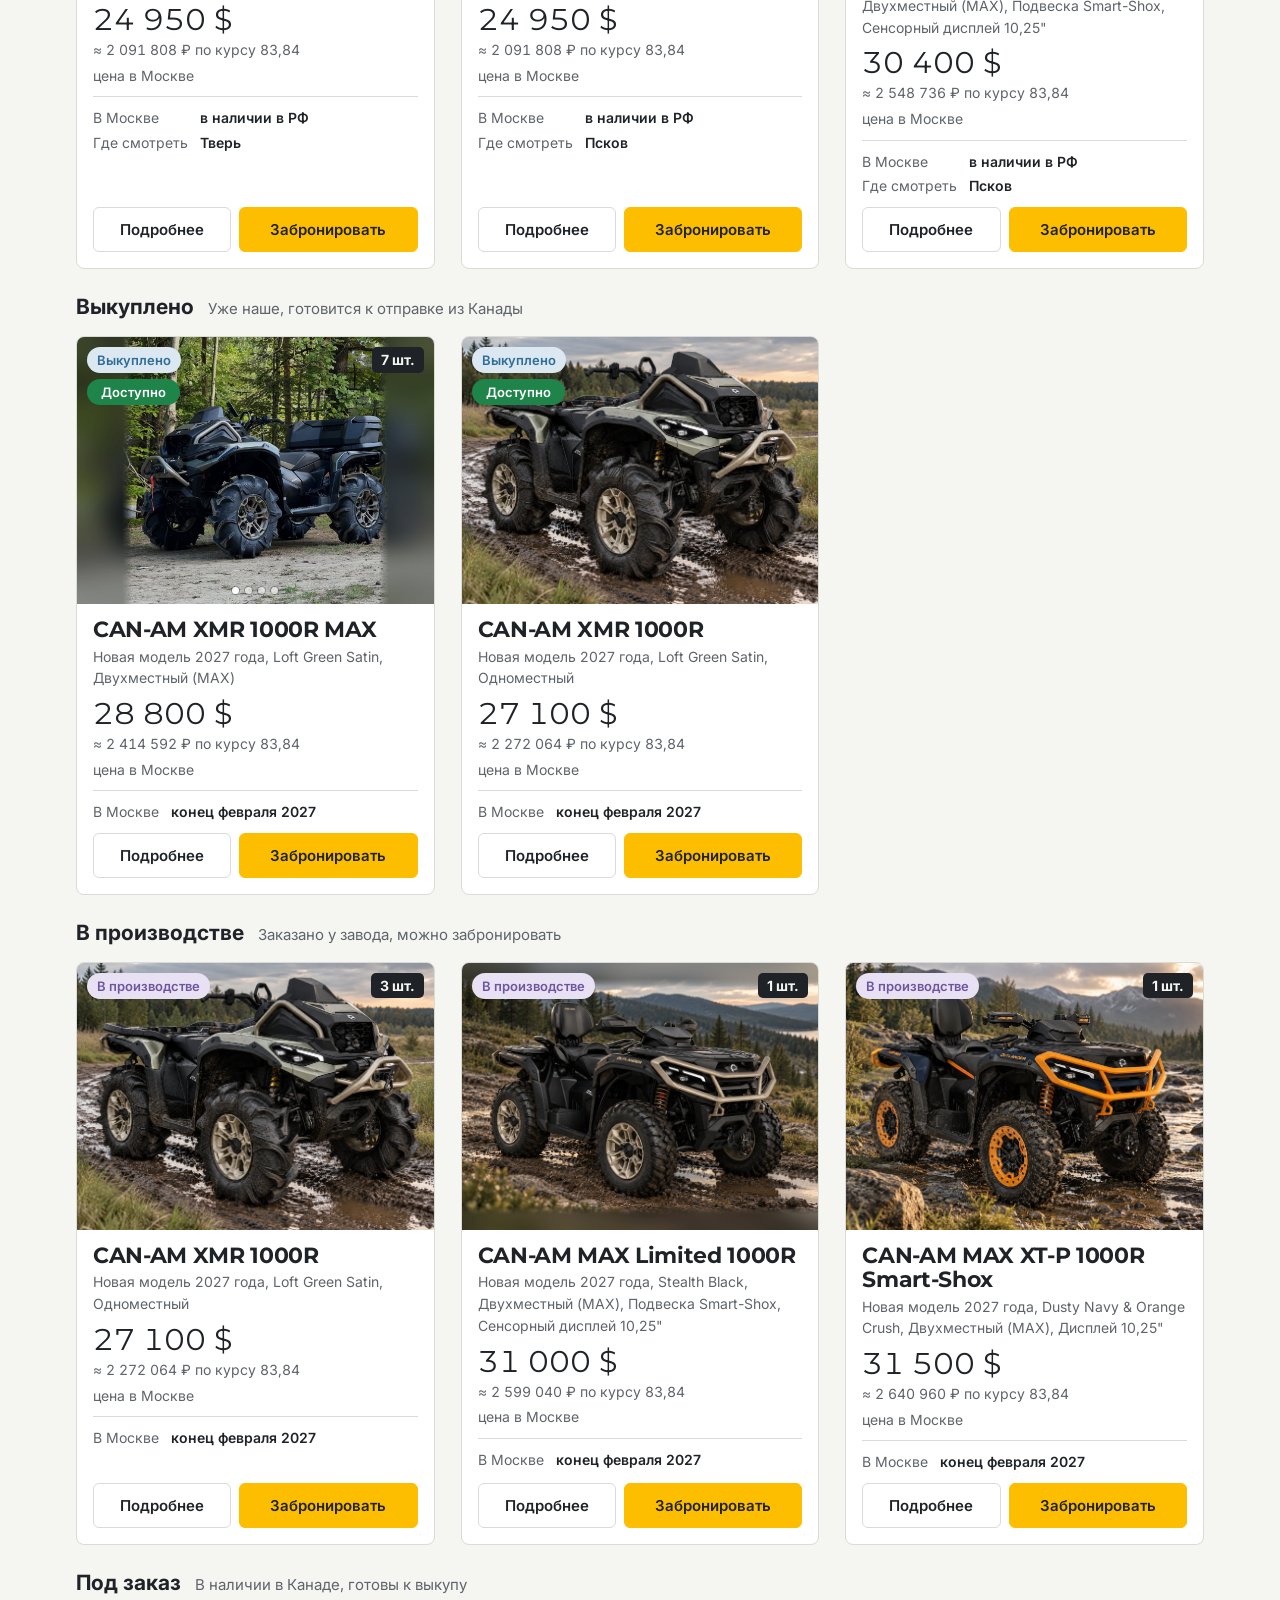
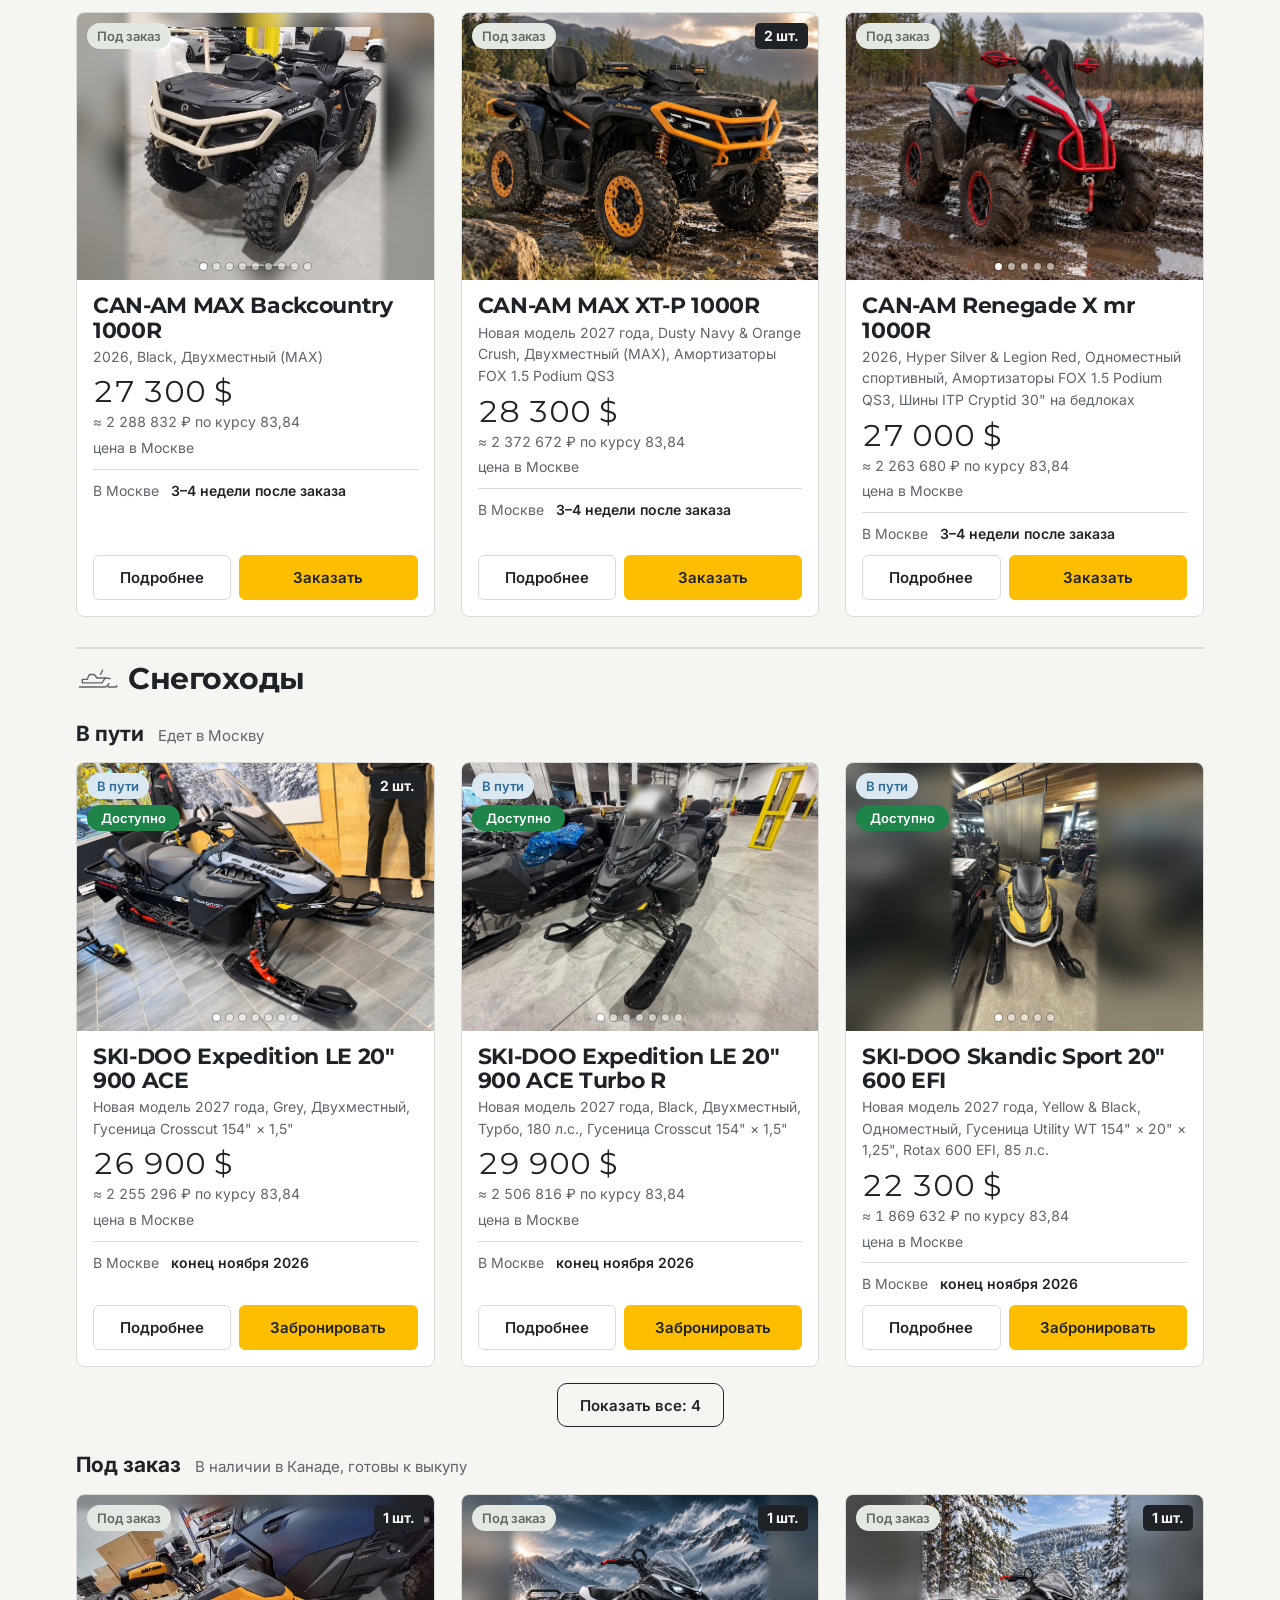
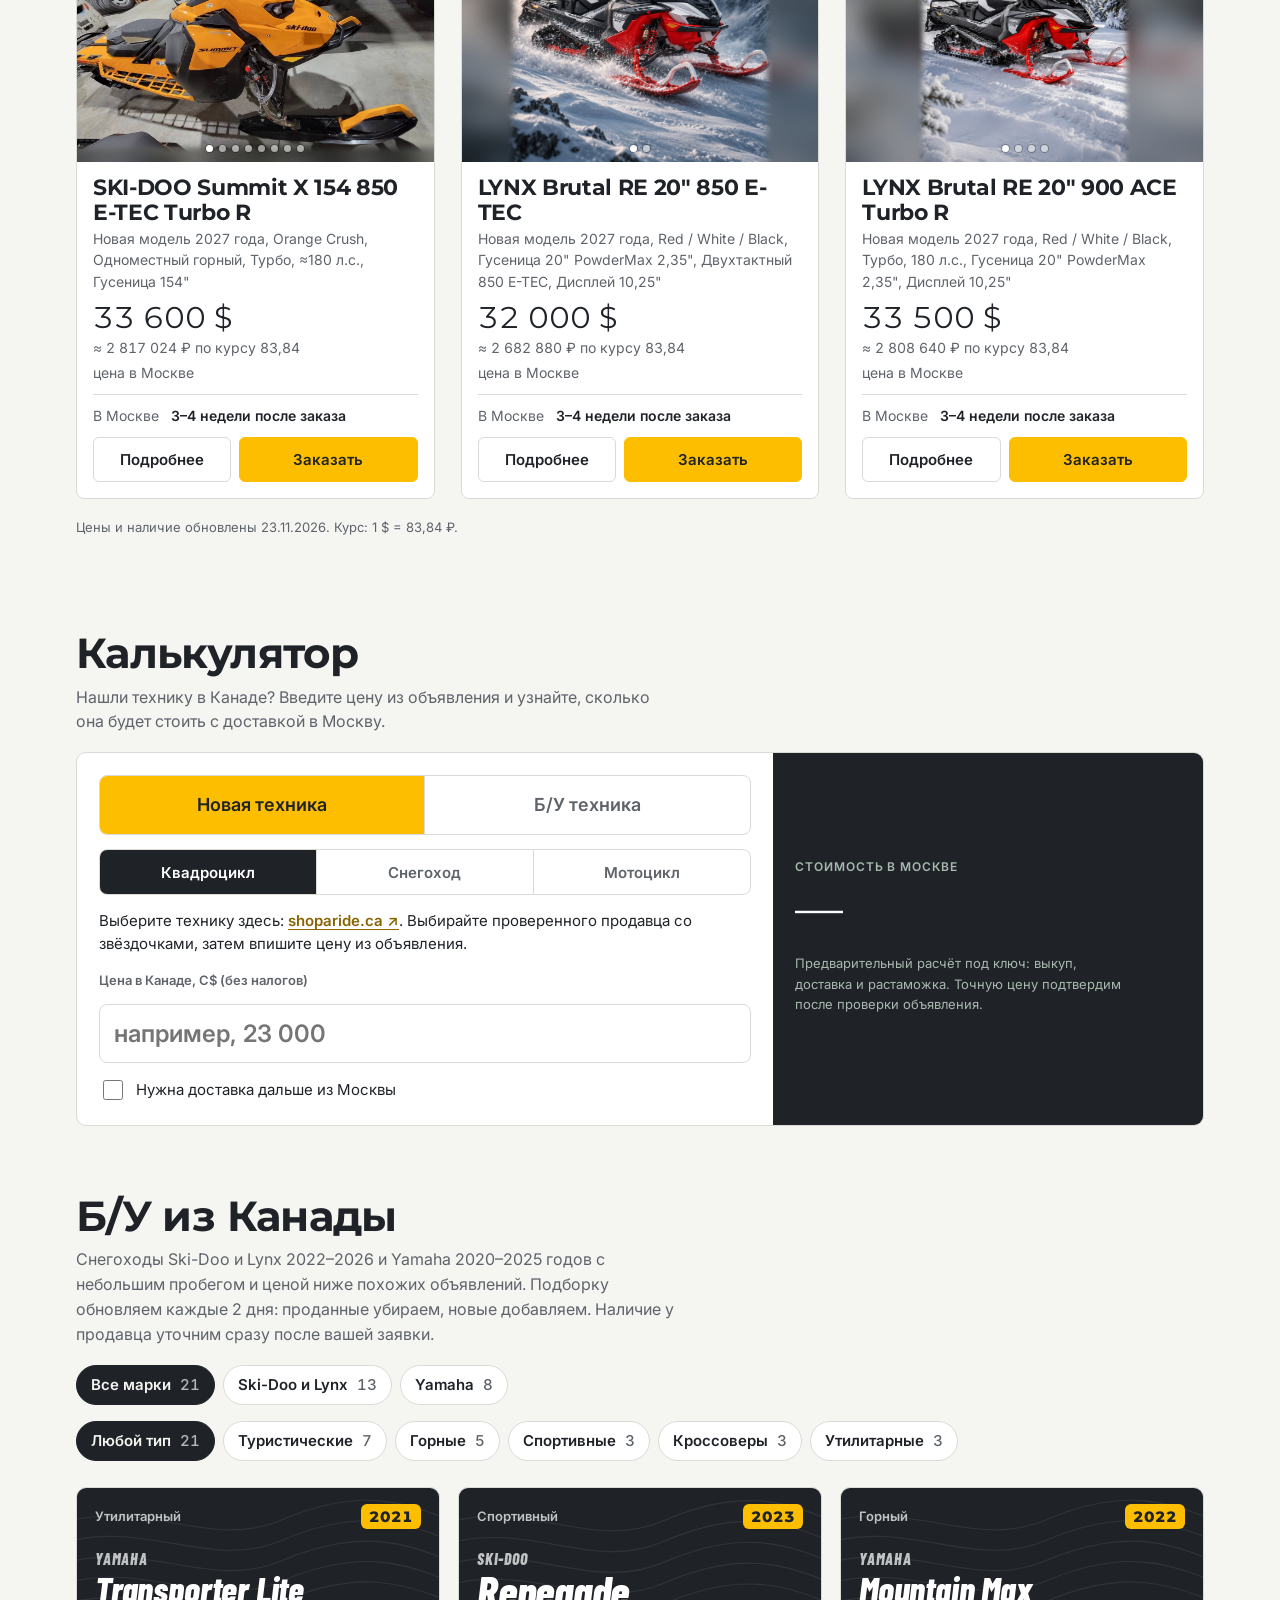
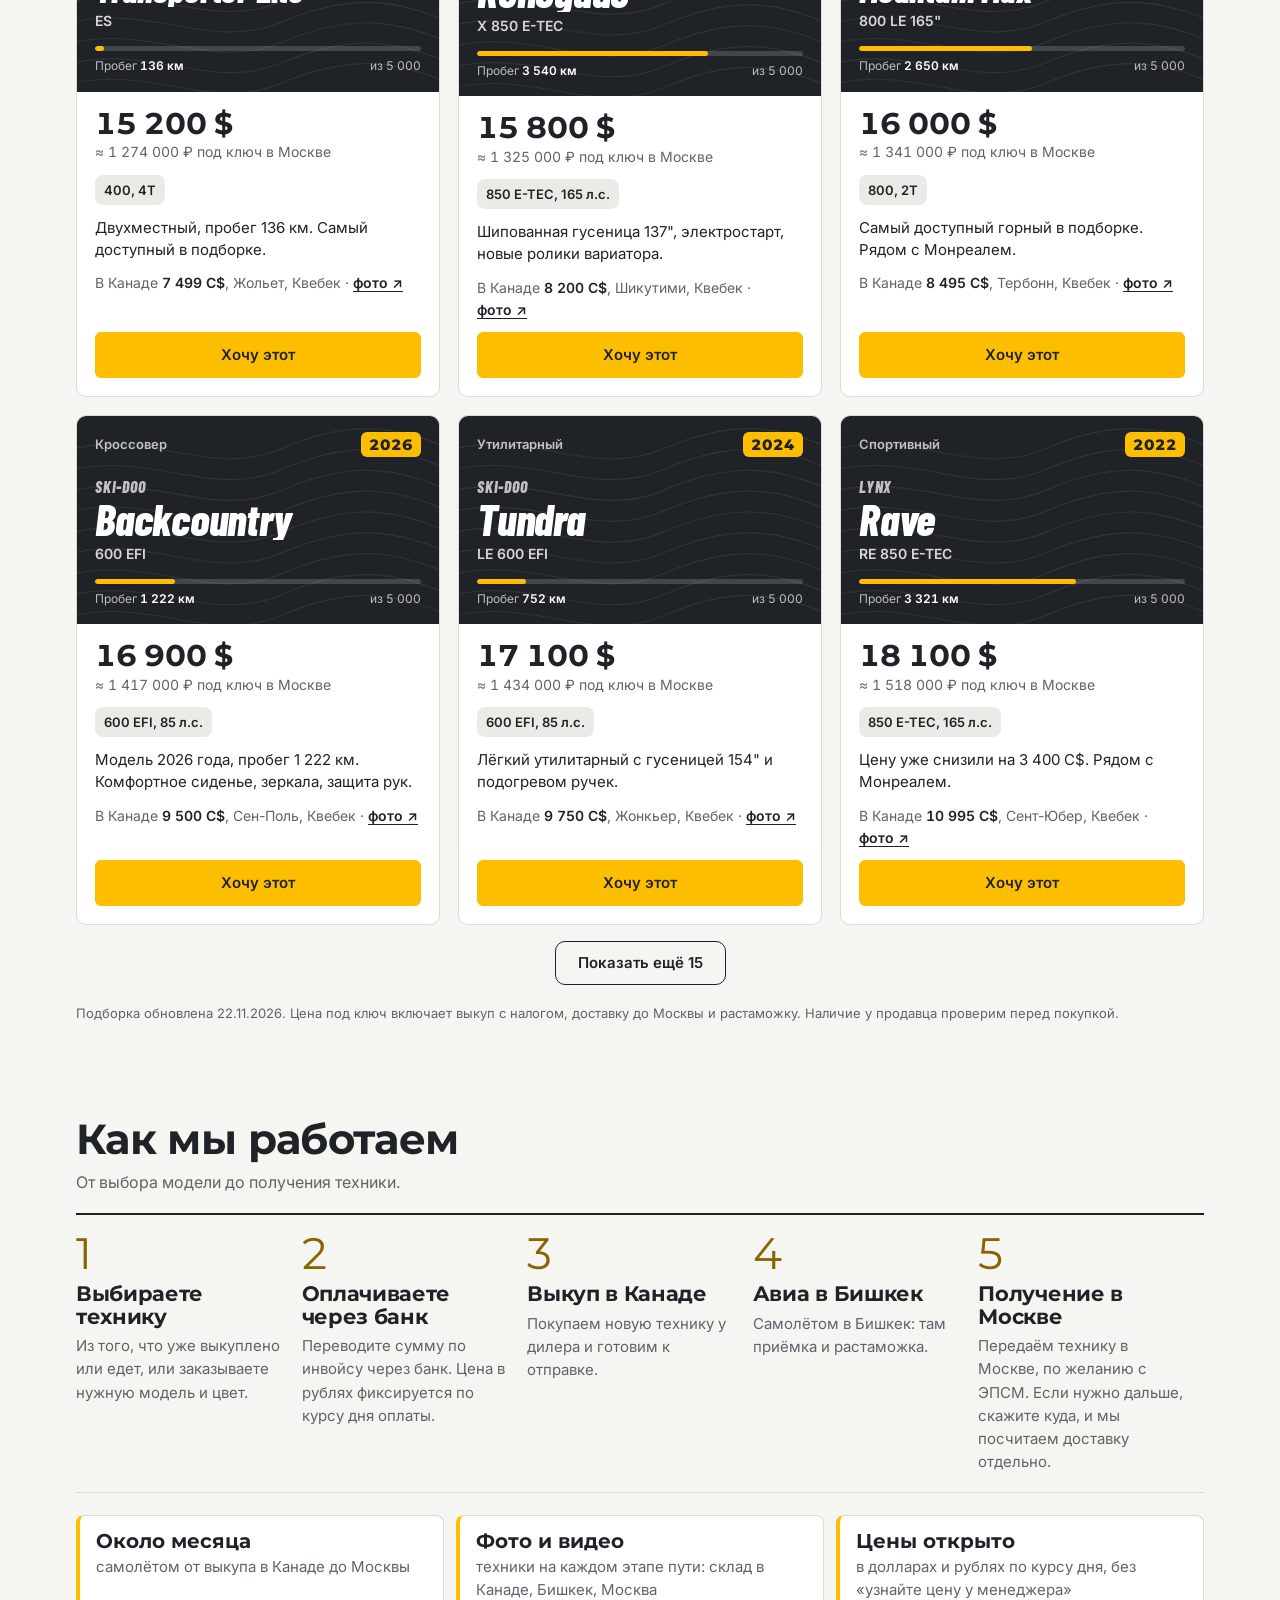
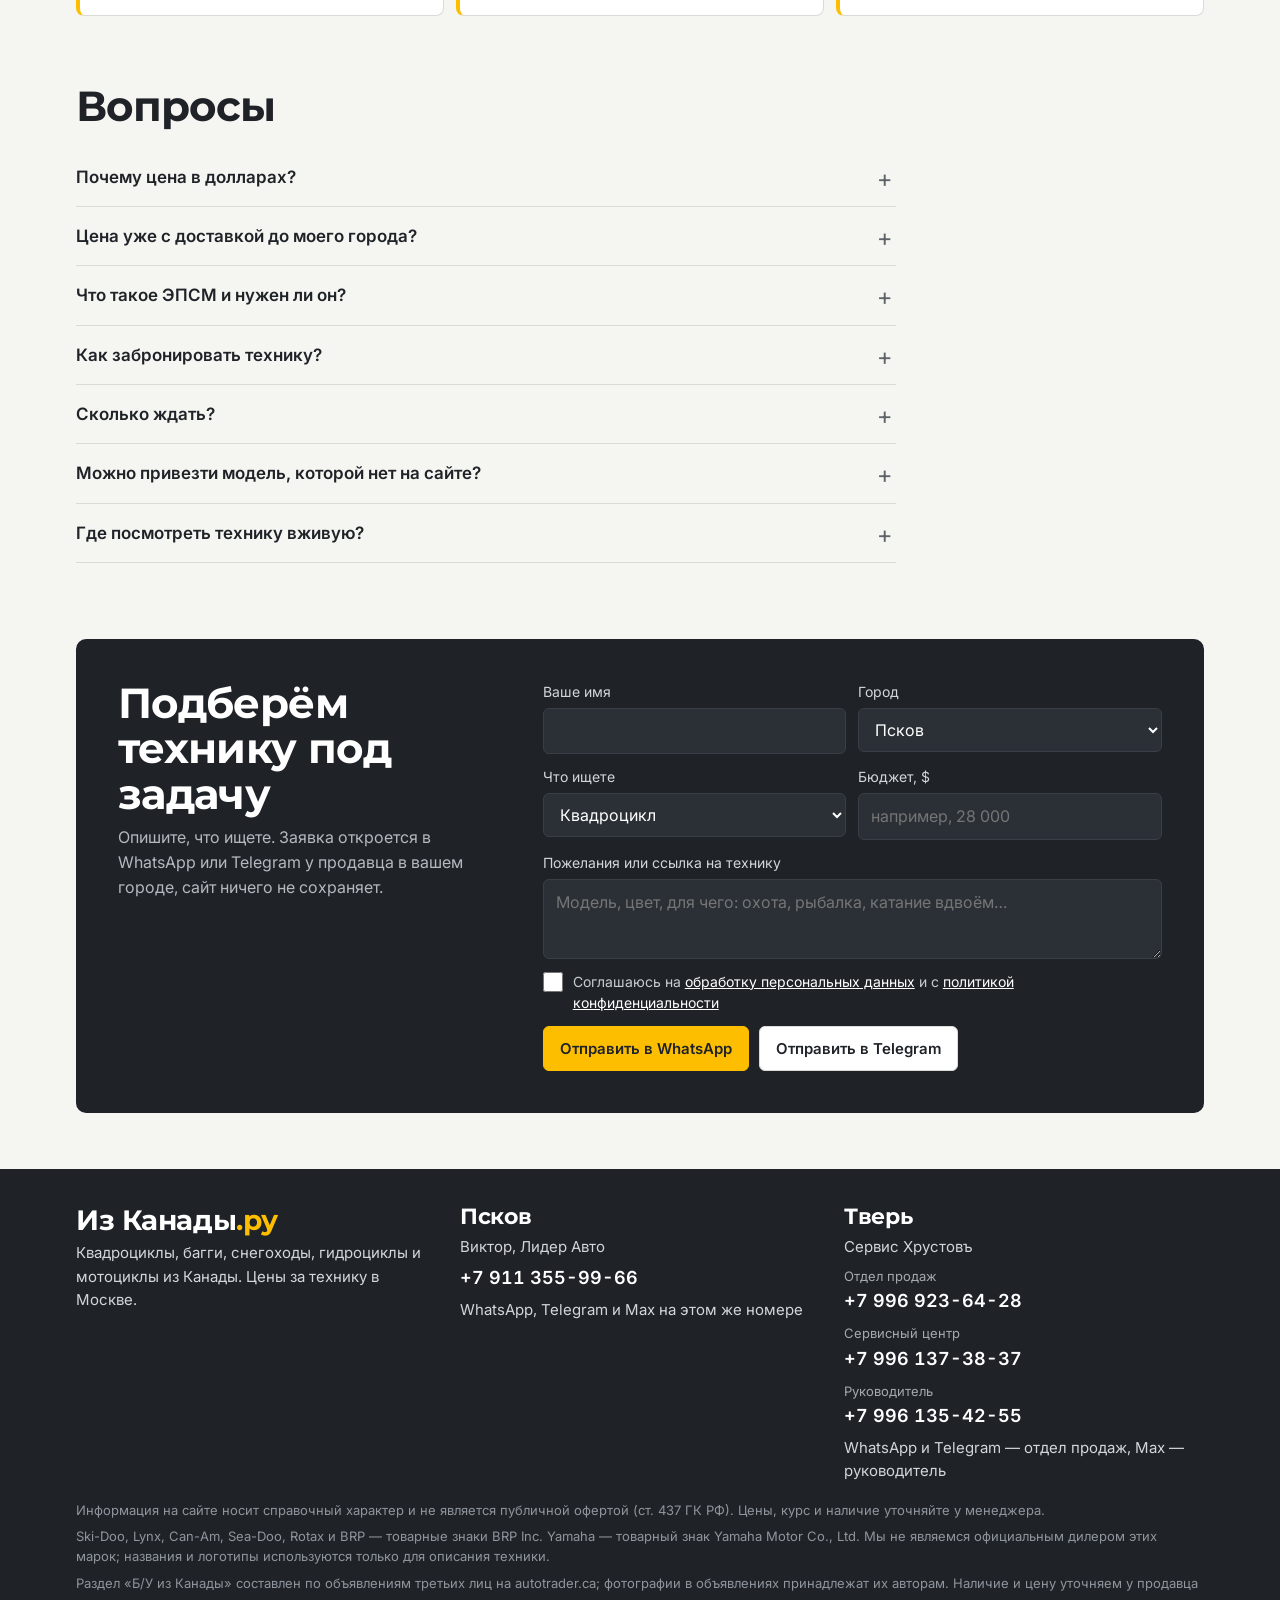
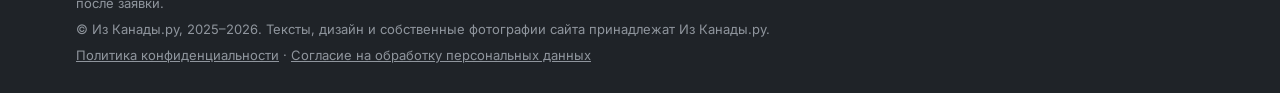
==== commit acd7cabb: "Убрано упоминание Алматы: авиа в Бишкек Co-Authored-By: Claude Opus 5.5 <noreply@anthropic.com> Clau" ====
--- a/index.html
+++ b/index.html
@@ -110,12 +110,12 @@
         <li><h3>Выбираете технику</h3><p>Из того, что уже выкуплено или едет, или заказываете нужную модель и цвет.</p></li>
         <li><h3>Оплачиваете через банк</h3><p>Переводите сумму по инвойсу через банк. Цена в рублях фиксируется по курсу дня оплаты.</p></li>
         <li><h3>Выкуп в Канаде</h3><p>Покупаем новую технику у дилера и готовим к отправке.</p></li>
-        <li><h3>Авиа до Алматы, затем Бишкек</h3><p>Самолётом в Алматы, оттуда в Бишкек: там приёмка и растаможка.</p></li>
+        <li><h3>Авиа в Бишкек</h3><p>Самолётом в Бишкек: там приёмка и растаможка.</p></li>
         <li><h3>Получение в Москве</h3><p>Передаём технику в Москве, по желанию с ЭПСМ. Если нужно дальше, скажите куда, и мы посчитаем доставку отдельно.</p></li>
       </ol>
       <ul class="promise">
         <li><b>Около месяца</b><span>самолётом от выкупа в Канаде до Москвы</span></li>
-        <li><b>Фото и видео</b><span>техники на каждом этапе пути: склад в Канаде, Алматы, Бишкек, Москва</span></li>
+        <li><b>Фото и видео</b><span>техники на каждом этапе пути: склад в Канаде, Бишкек, Москва</span></li>
         <li><b>Цены открыто</b><span>в долларах и рублях по курсу дня, без «узнайте цену у менеджера»</span></li>
       </ul>
     </div>
@@ -213,7 +213,7 @@
   const cnt = st => ALL.filter(i => st.includes(i.stage)).reduce((a, i) => a + i.qty, 0);
   const legs = [
     {place: "Канада", what: "выкуп у дилера", n: cnt(["preorder","deposit","bought"]), w: "ед. выкуплено и заказано"},
-    {place: "Алматы → Бишкек", what: "авиа и растаможка", n: cnt(["air","bishkek","road"]), w: "ед. в пути"},
+    {place: "Бишкек", what: "авиа и растаможка", n: cnt(["air","bishkek","road"]), w: "ед. в пути"},
     {place: "Москва", what: "здесь цена техники, ЭПСМ по желанию", n: cnt(["moscow"]), w: "ед. в Москве"},
     {place: CITY ? SELLERS[CITY].city : "Ваш город", what: CITY ? "показ и продажа: " + SELLERS[CITY].name : "показ и продажа у наших партнёров", n: cnt(["site"]), w: "ед. на площадке"}
   ];
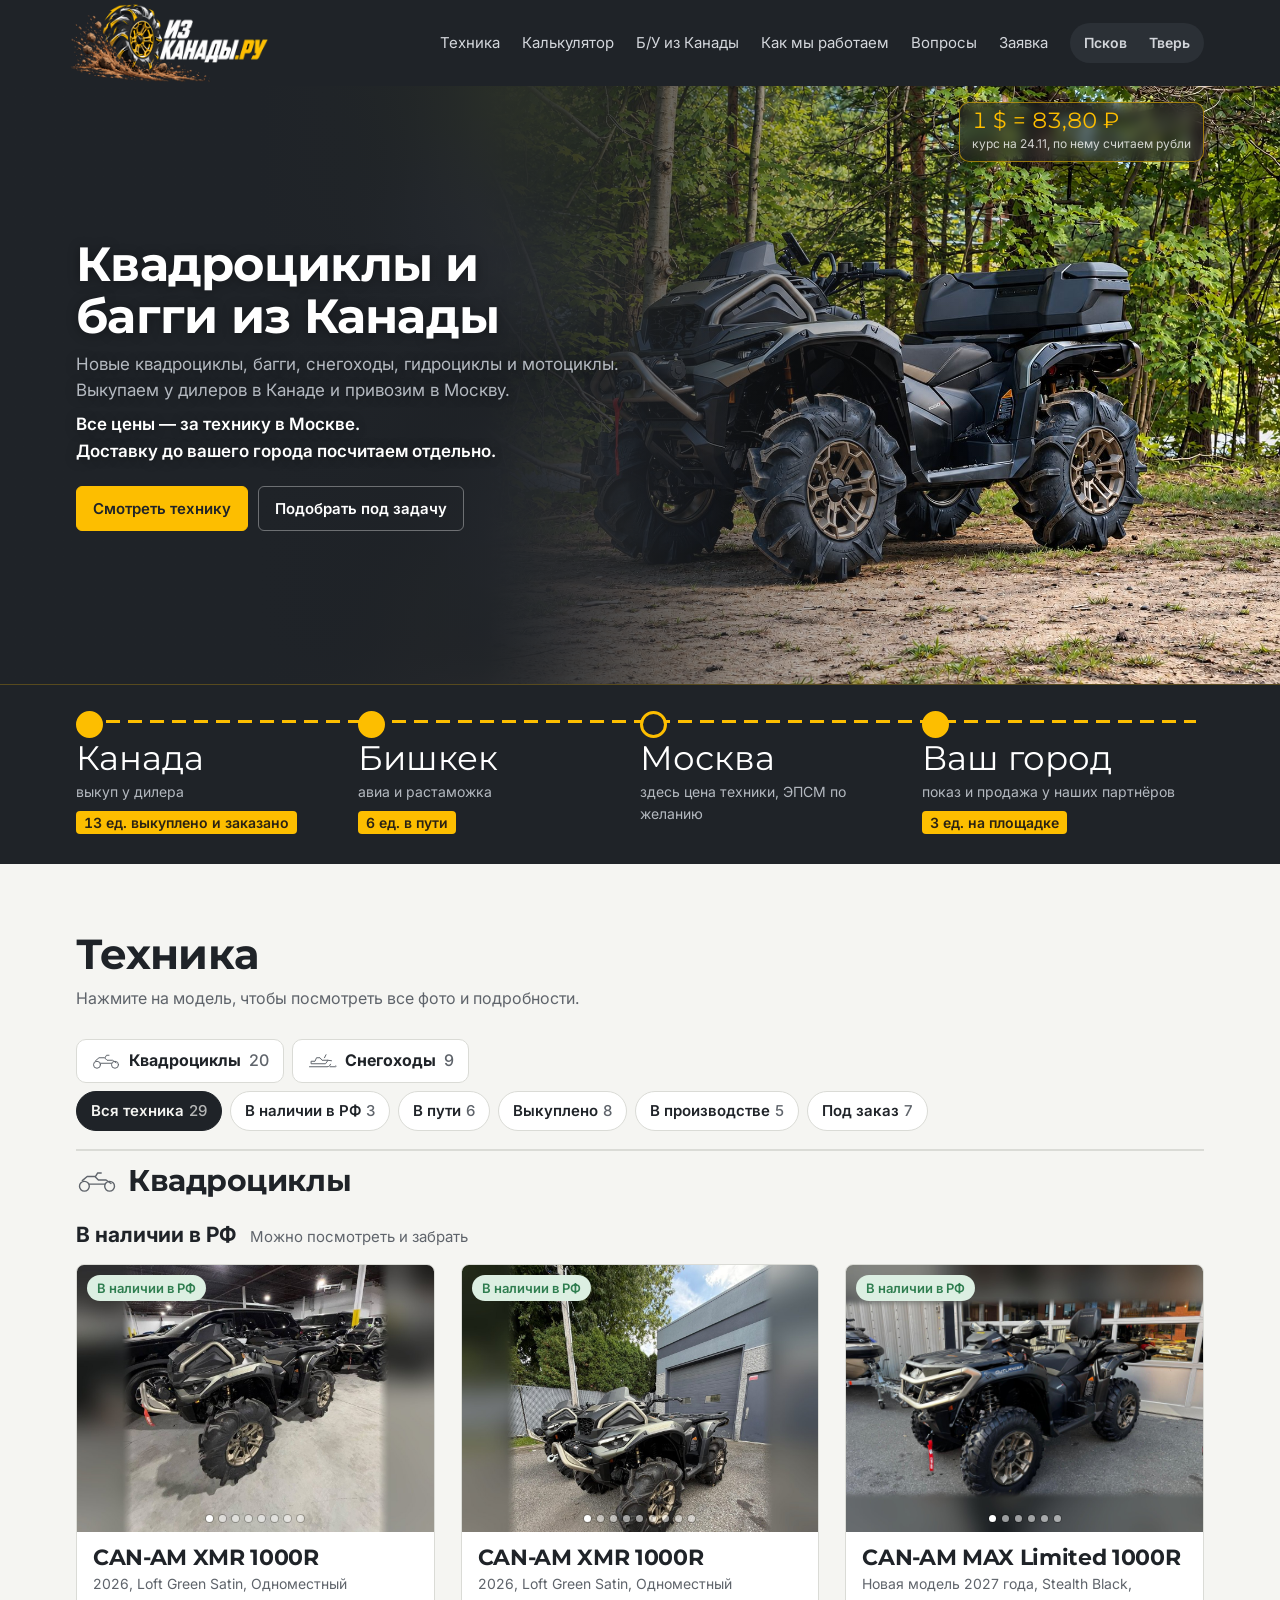
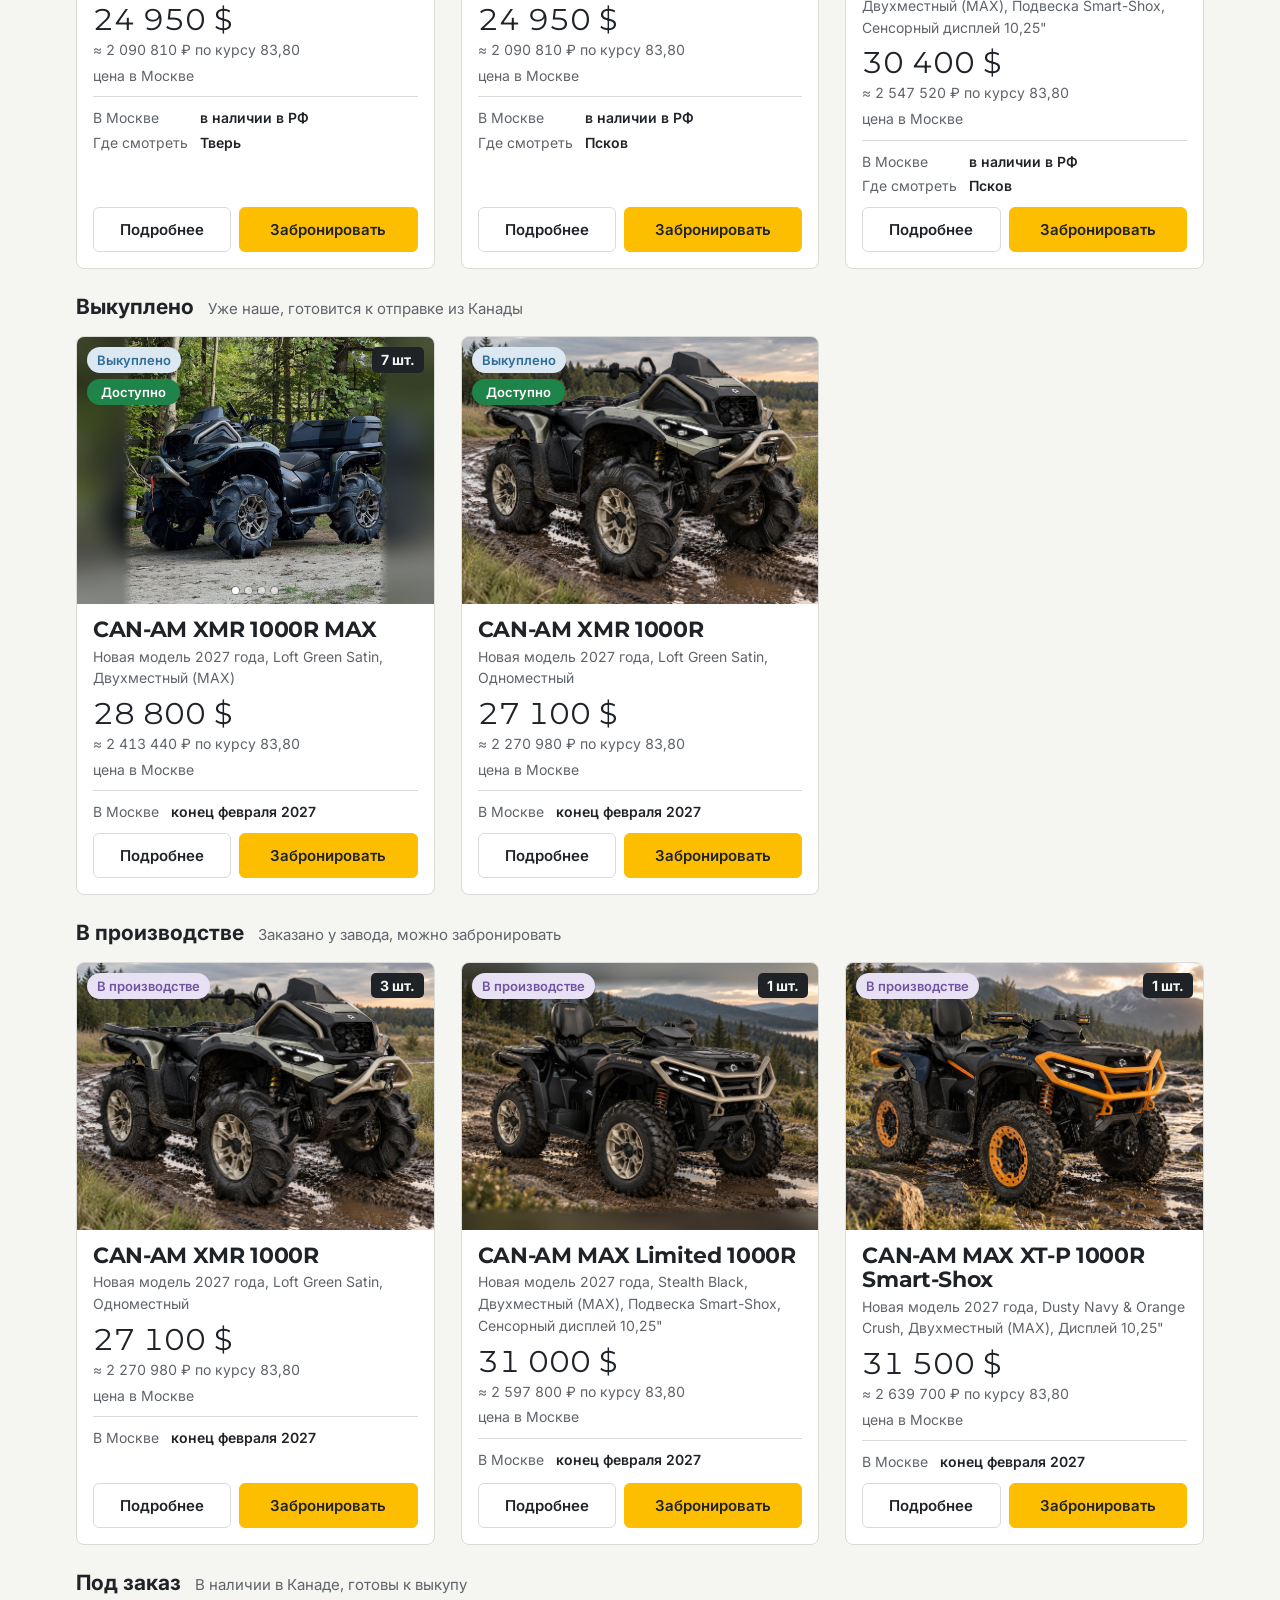
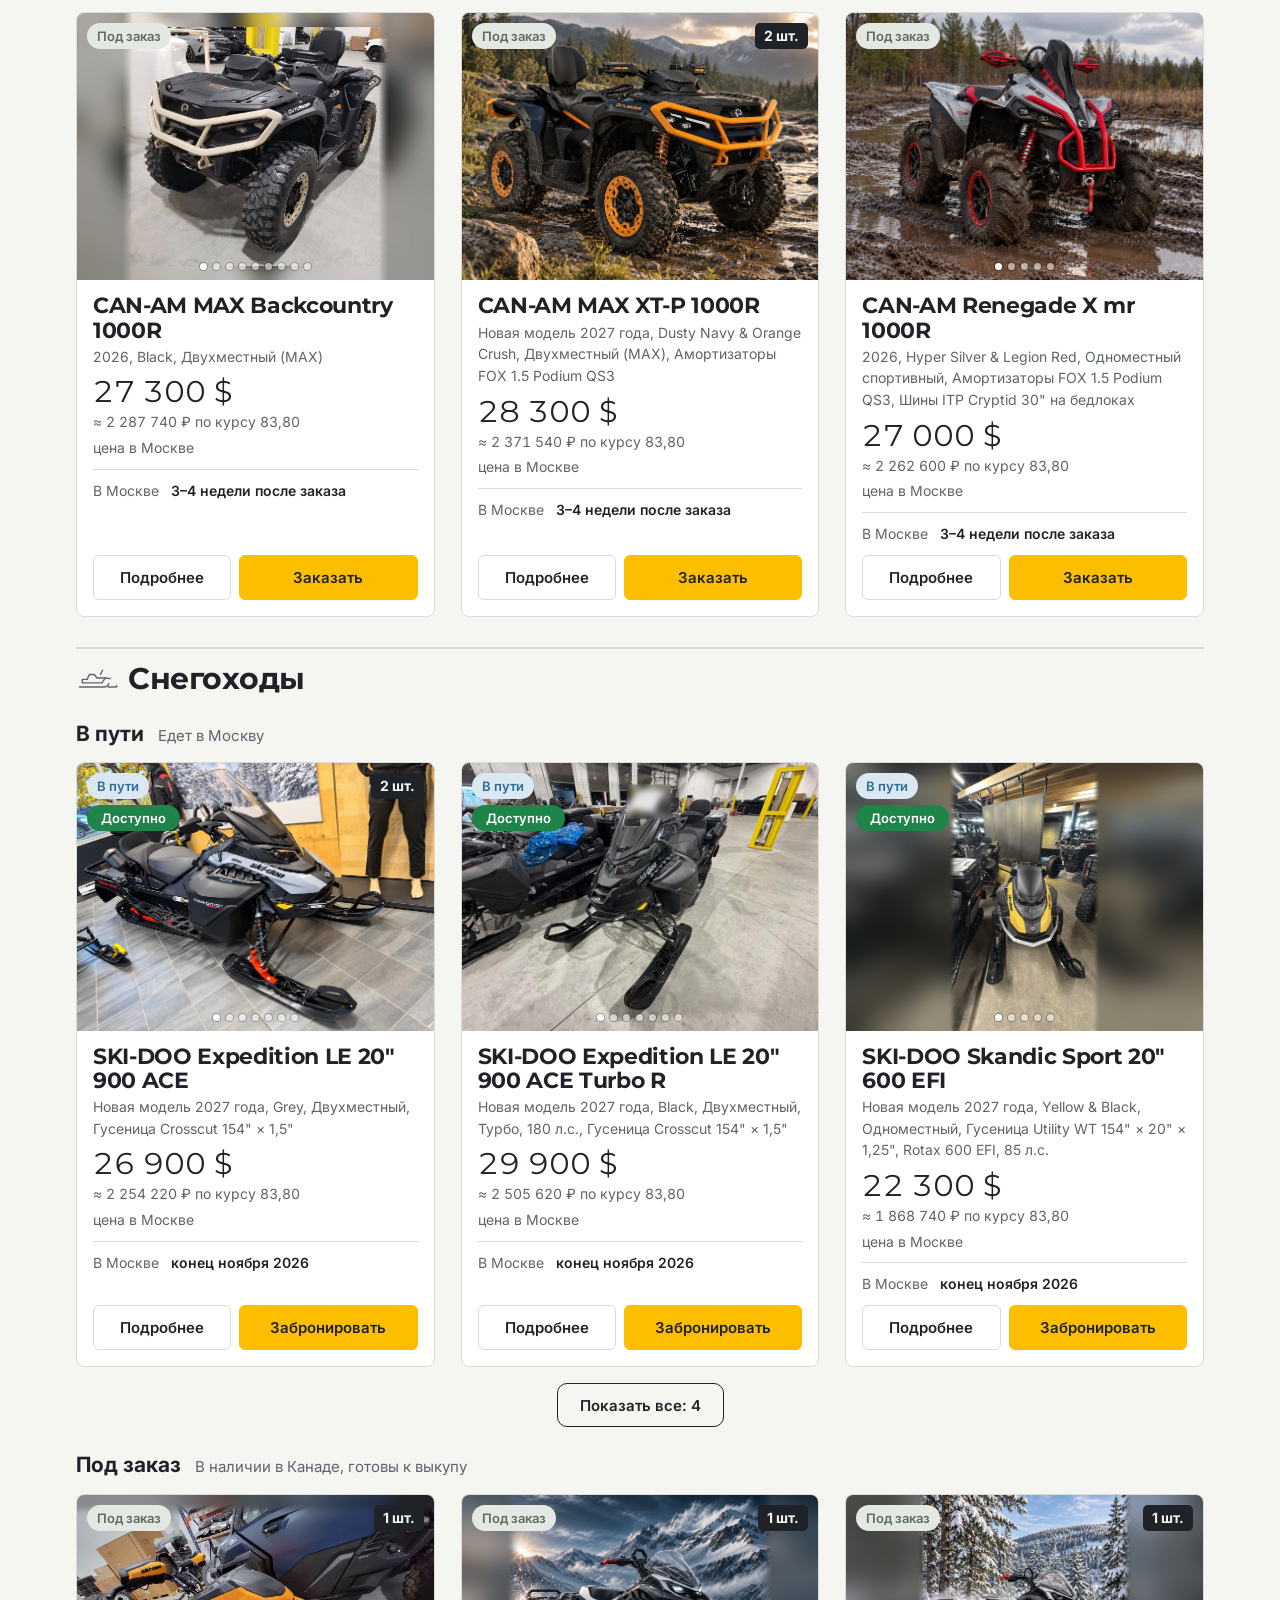
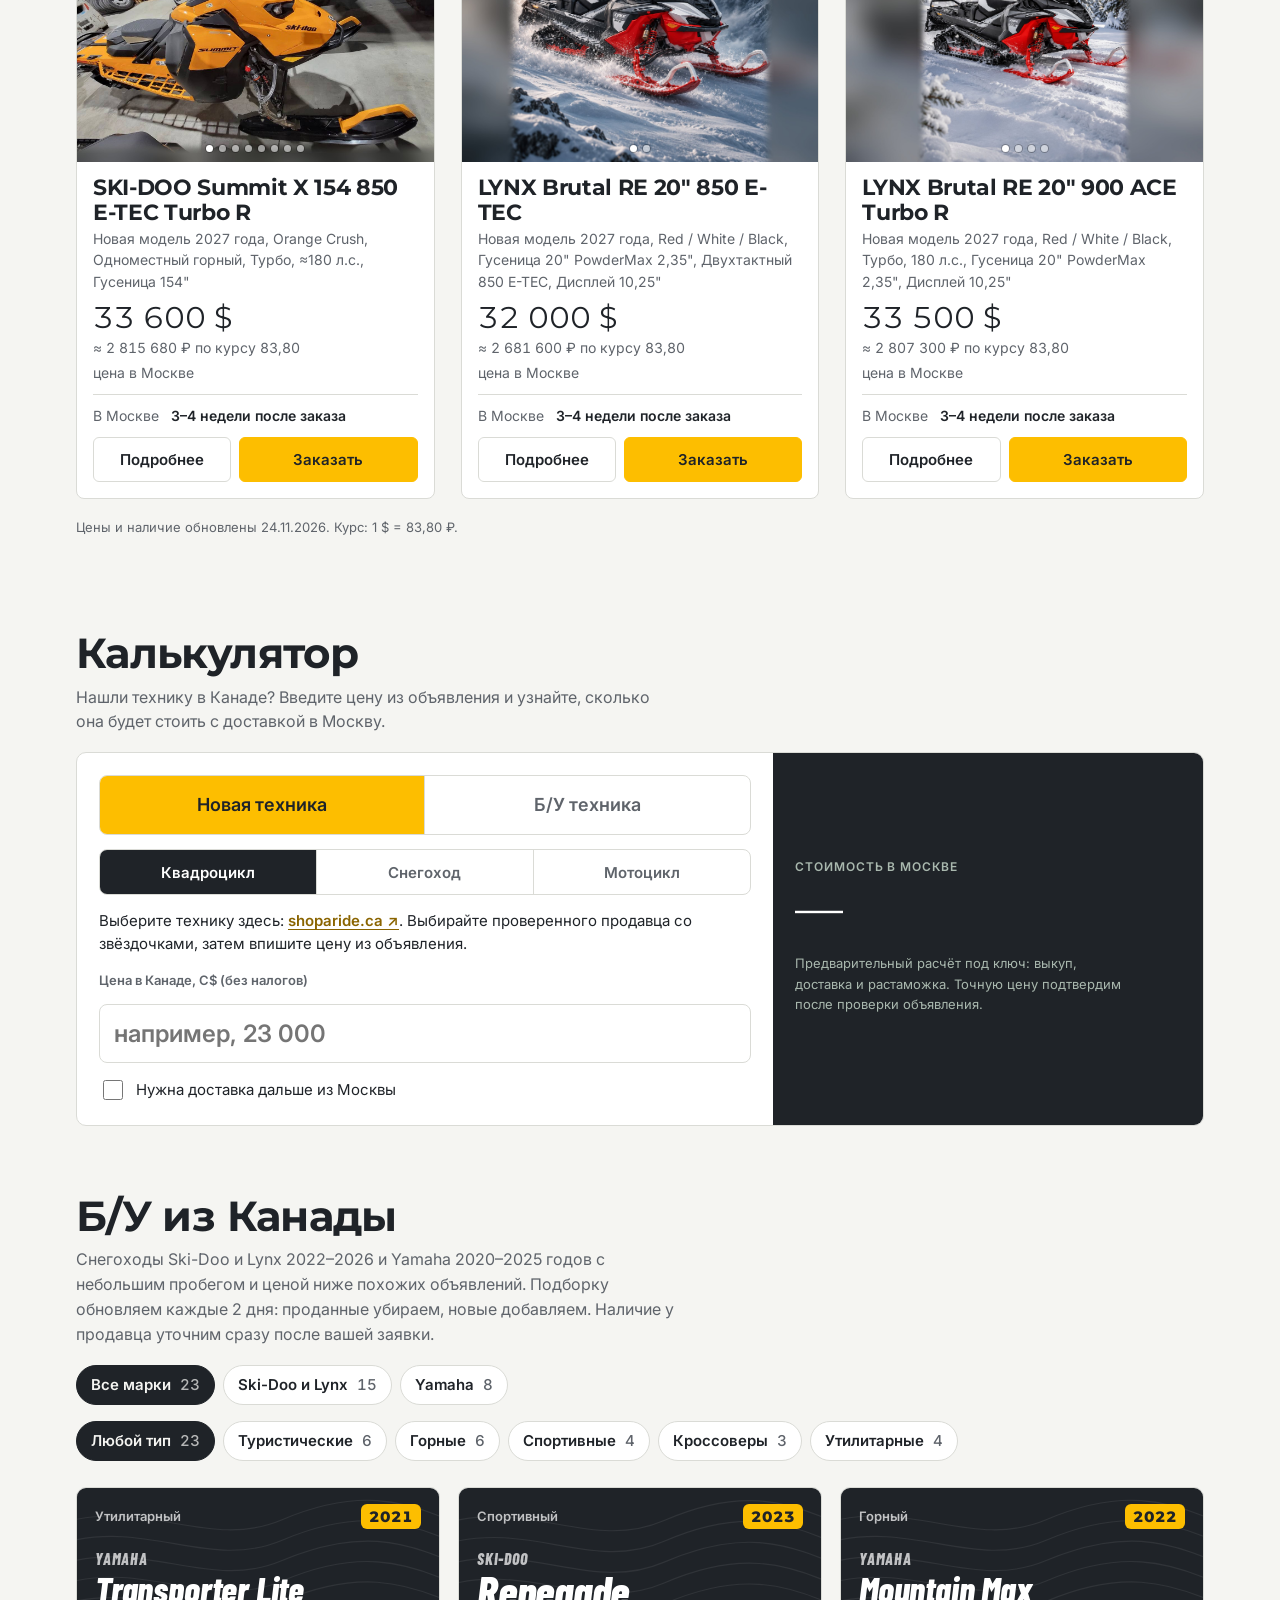
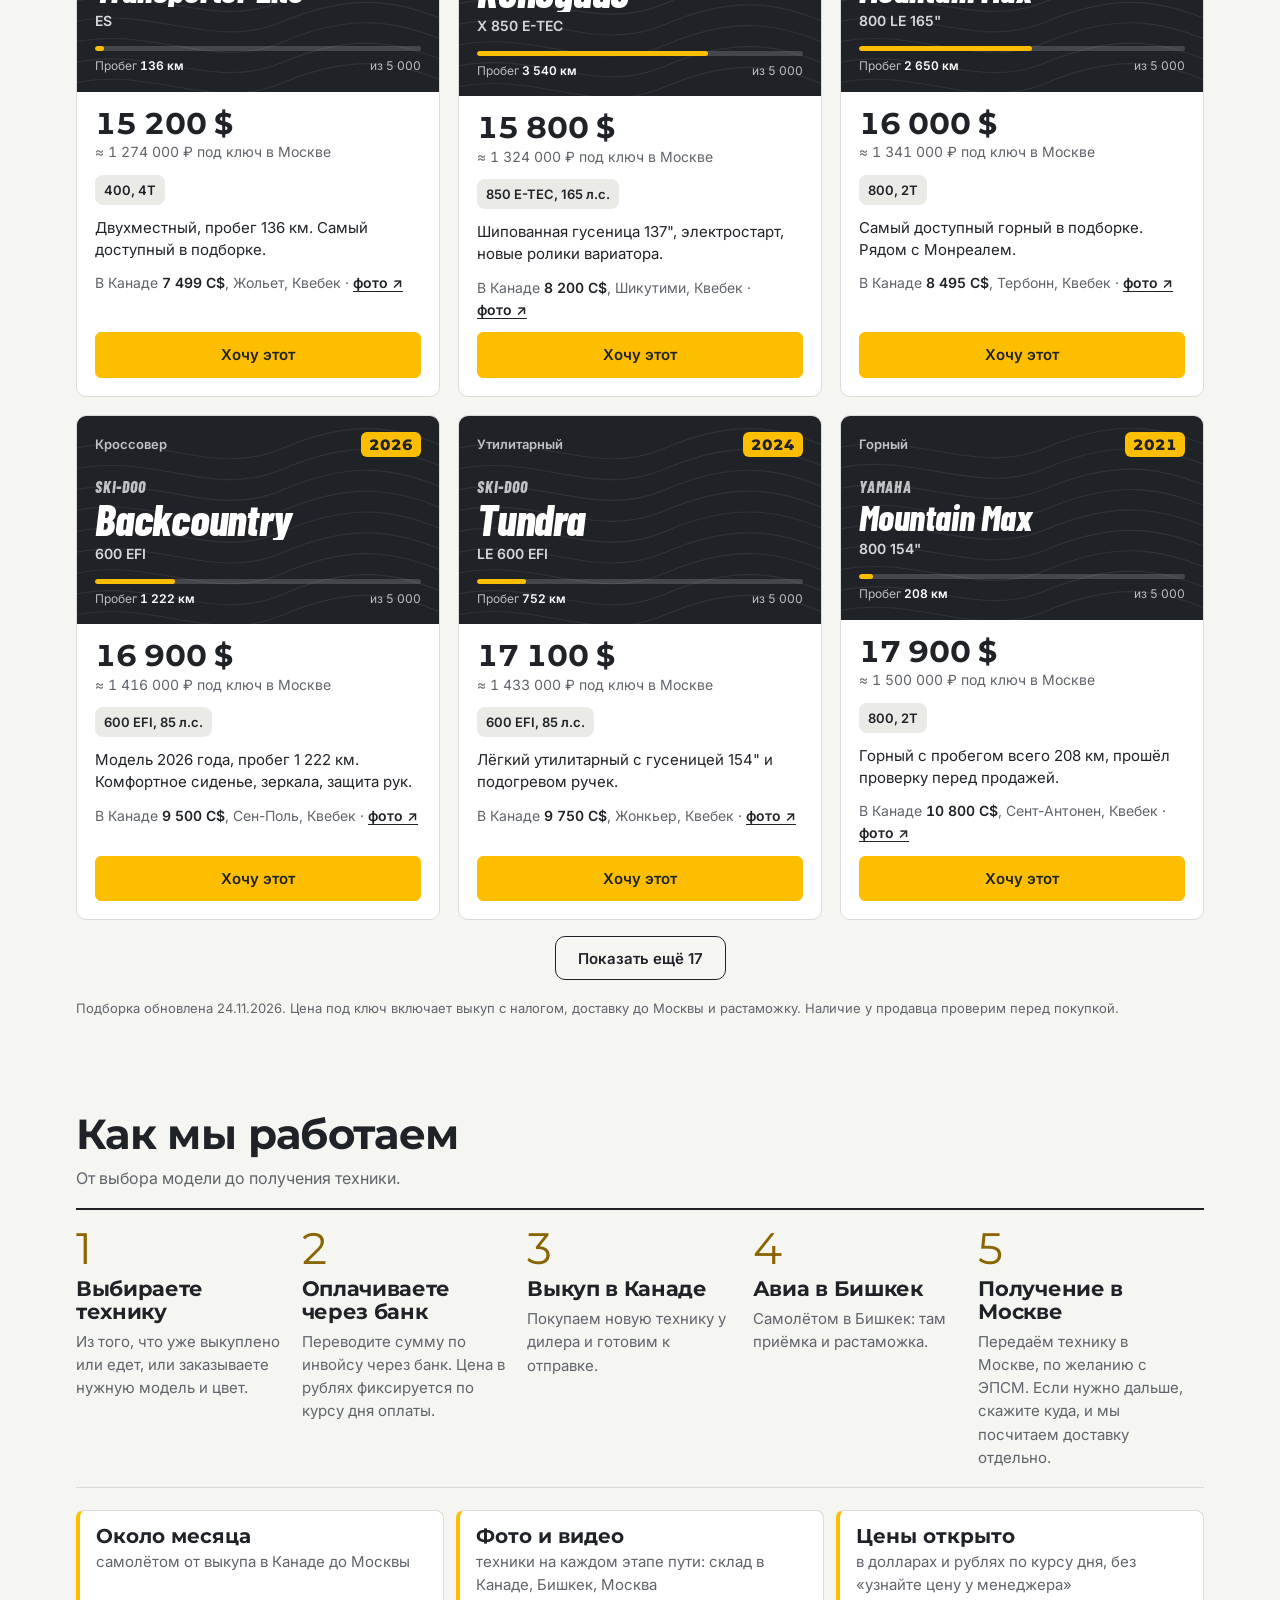
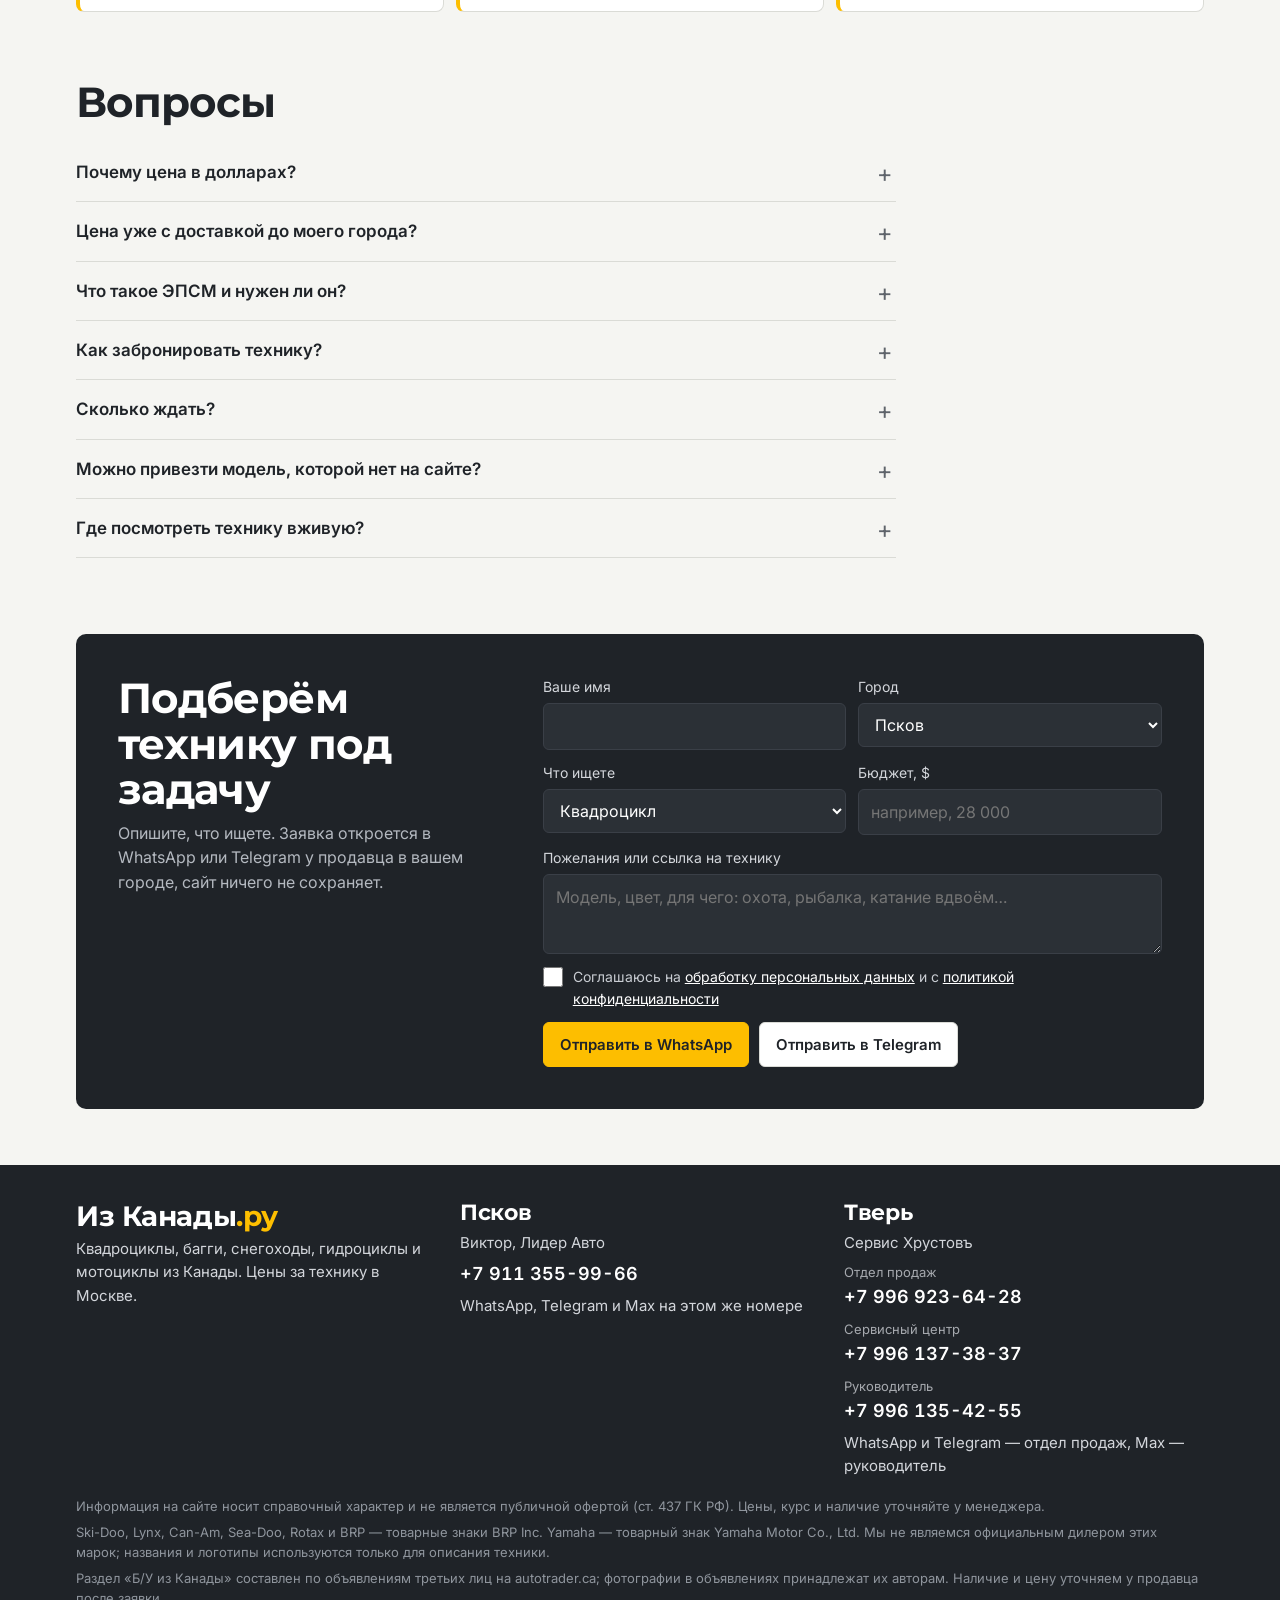
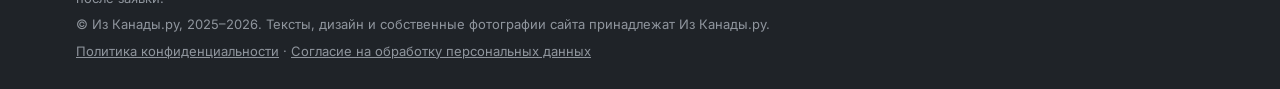
==== commit c74f0533: "Б/У из Канады: обновление подборки 24.11 Co-Authored-By: Claude Opus 5.5 <noreply@anthropic.com> Cla" ====
--- a/index.html
+++ b/index.html
@@ -170,7 +170,7 @@
 <div class="sheet-bg" id="sheet" hidden></div>
 
 <script src="data.js?v=20261123z"></script>
-<script src="used.js?v=20261122e"></script>
+<script src="used.js?v=20261124a"></script>
 <script src="assets/site.js?v=20261123u"></script>
 <script>
 let active = "all";
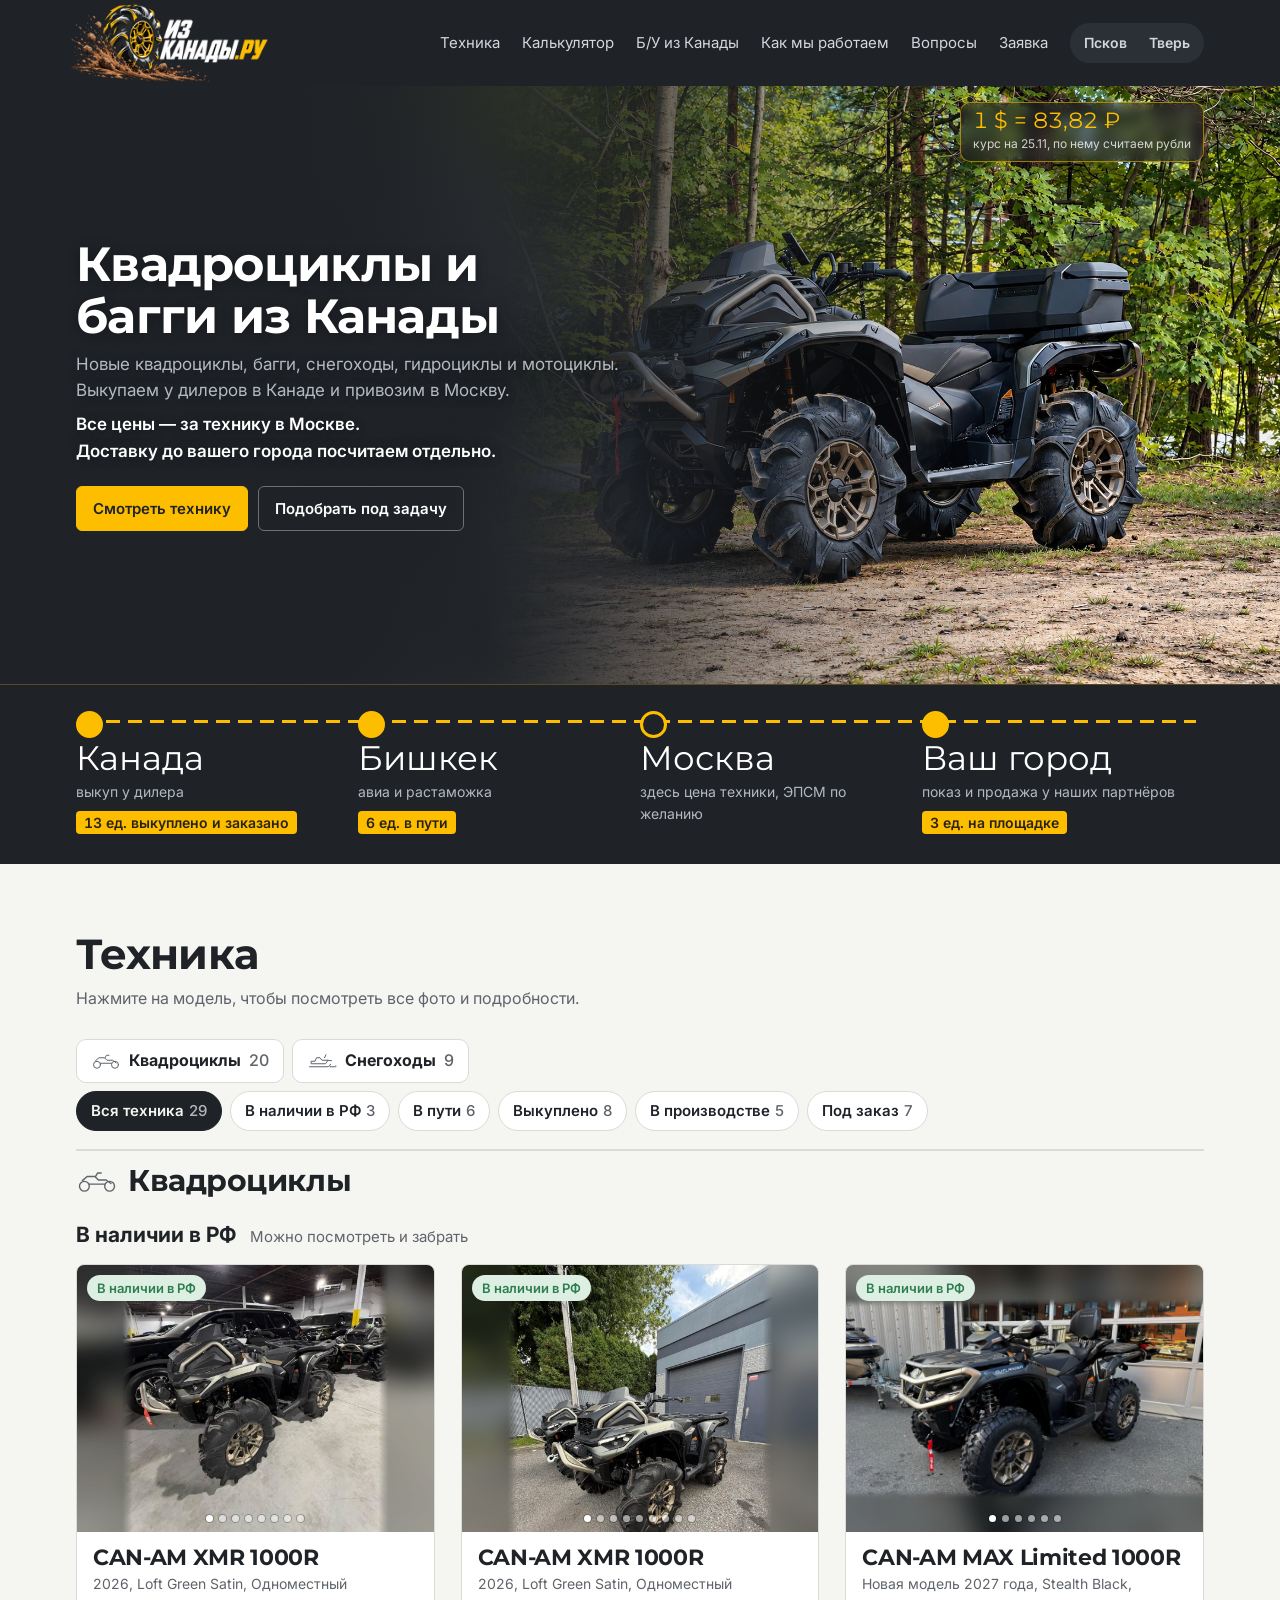
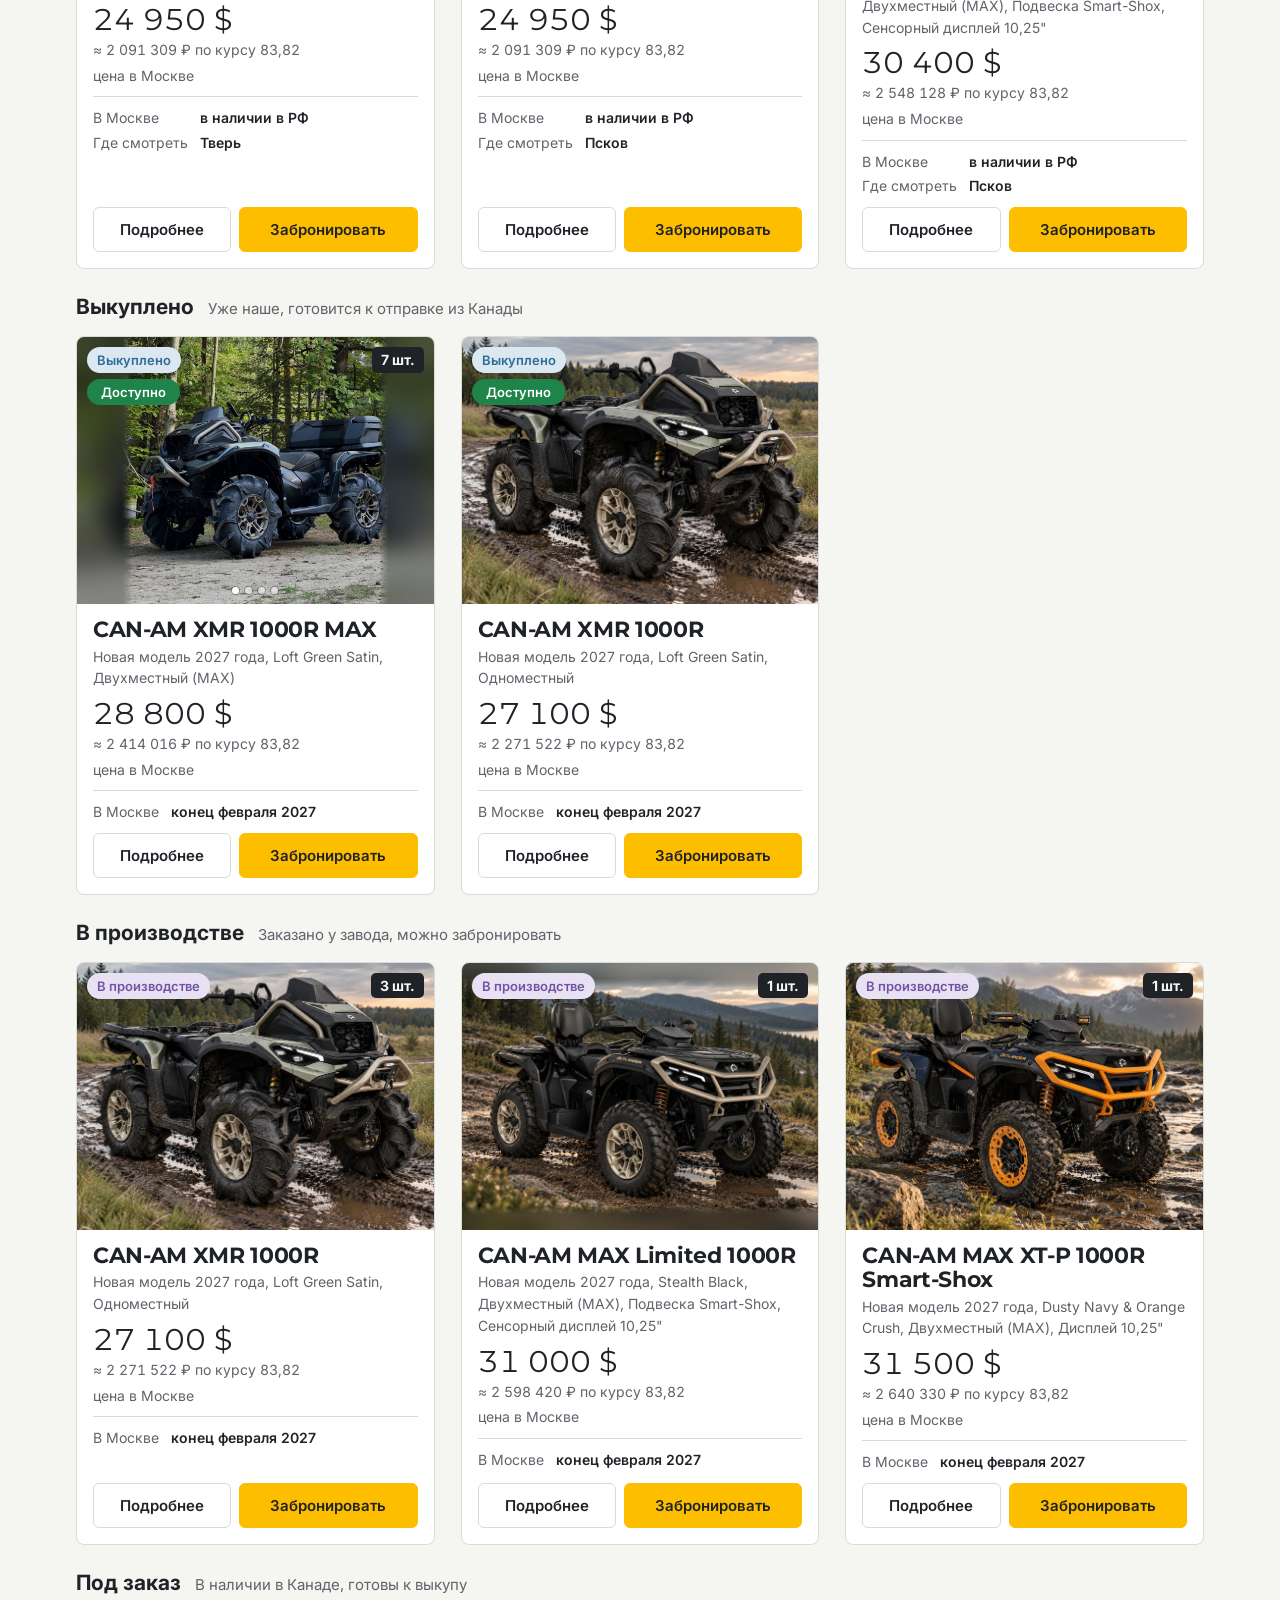
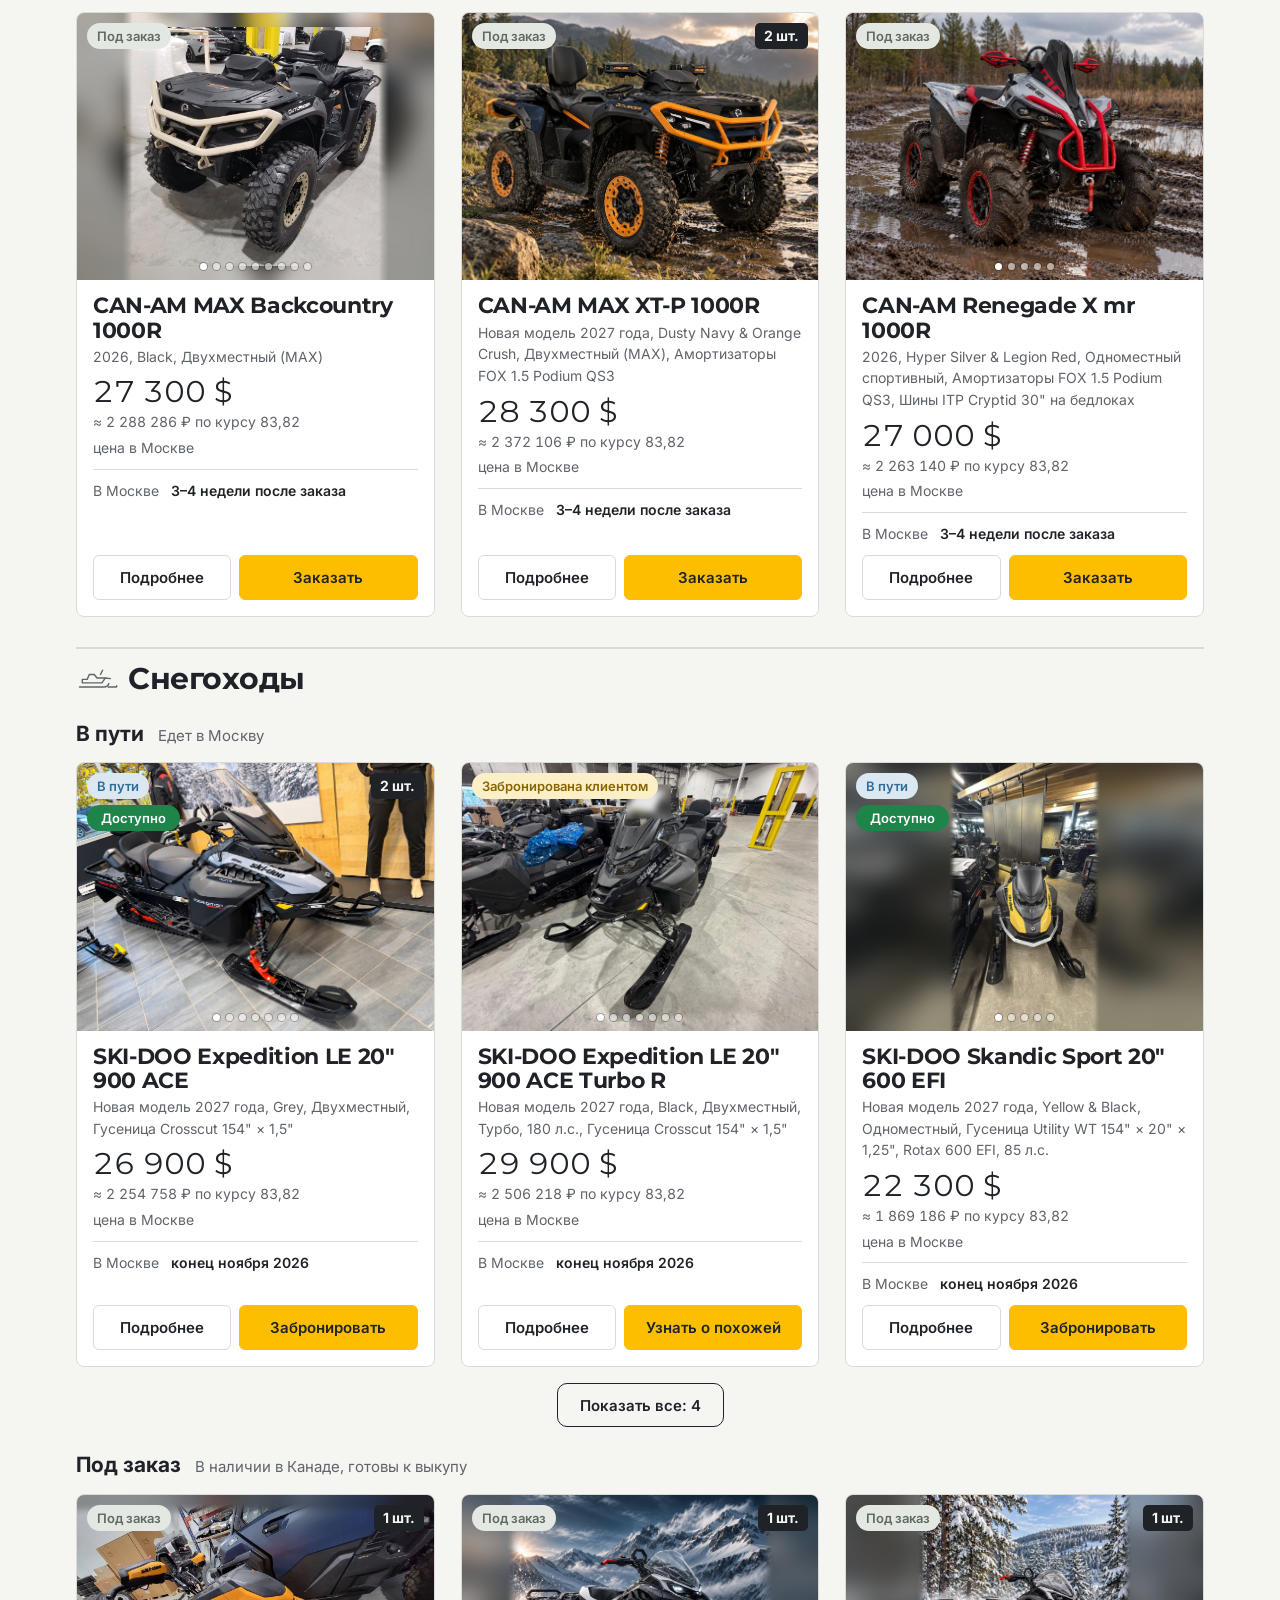
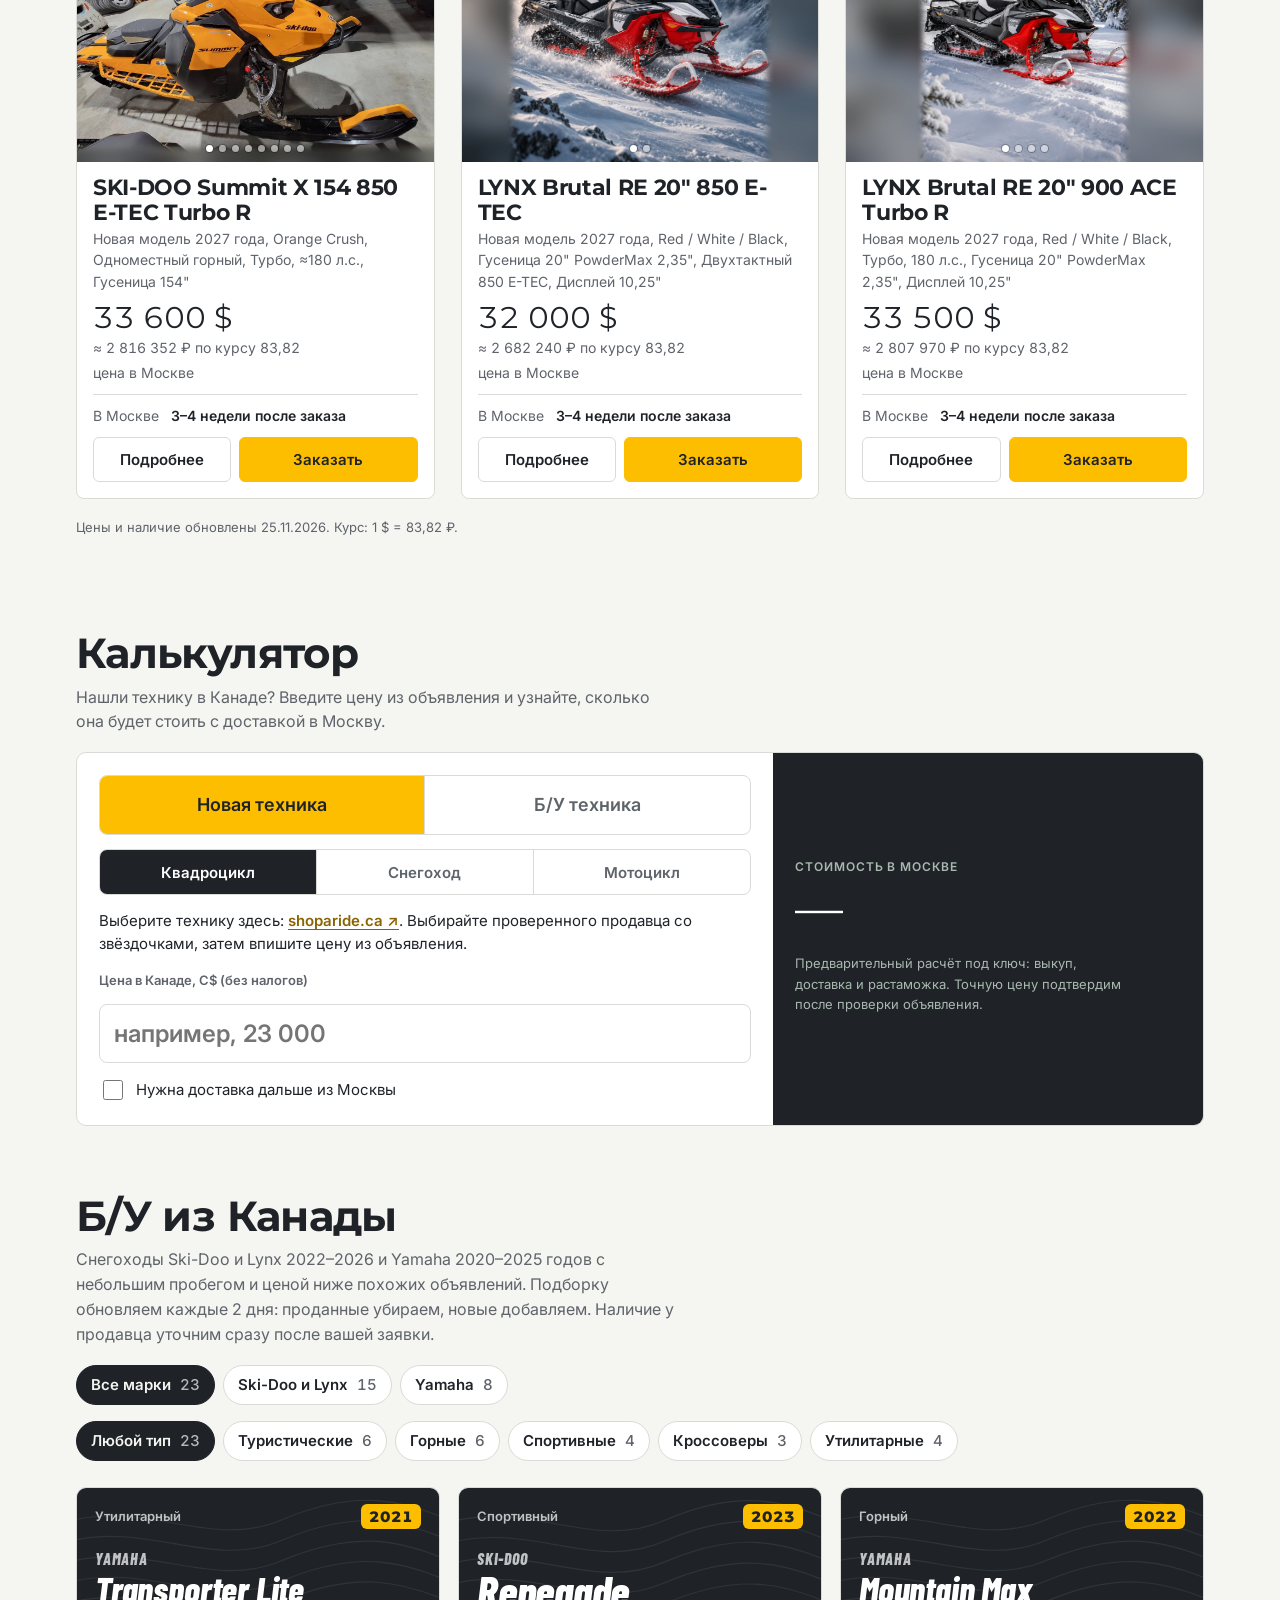
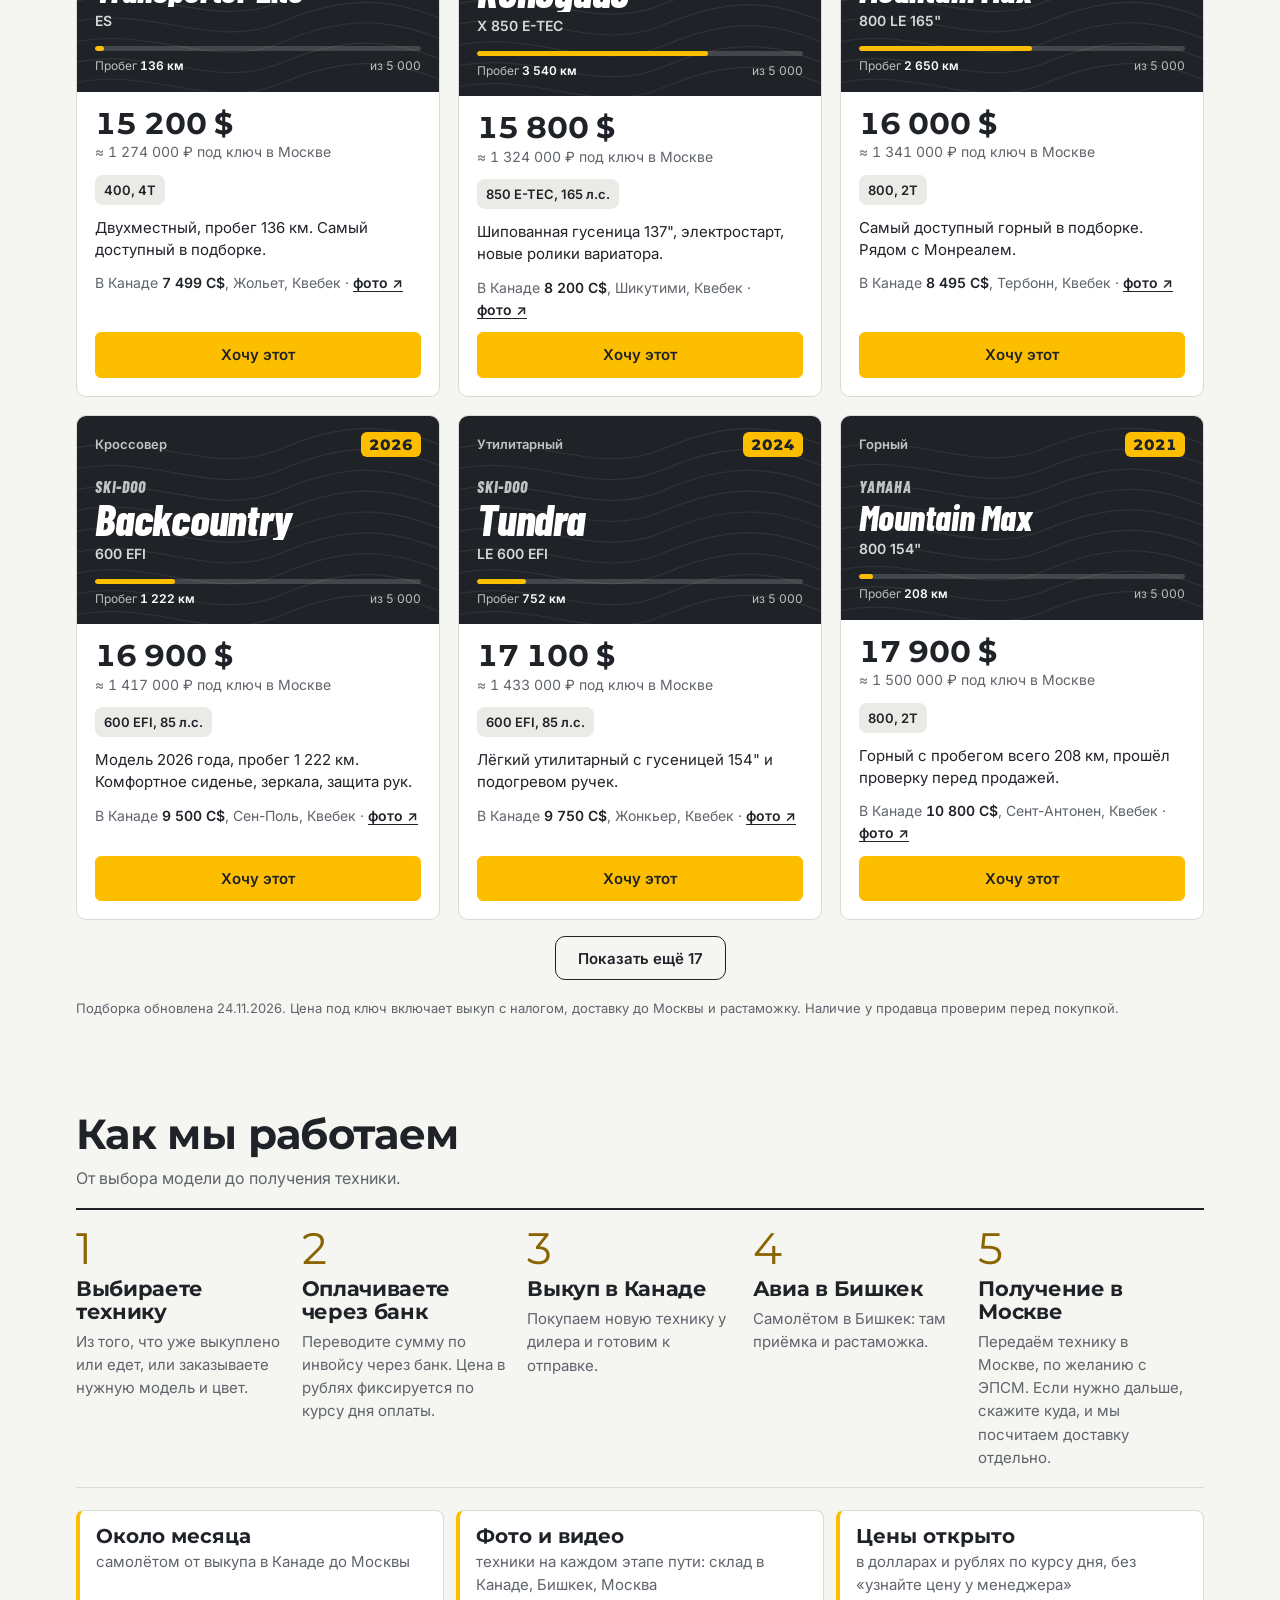
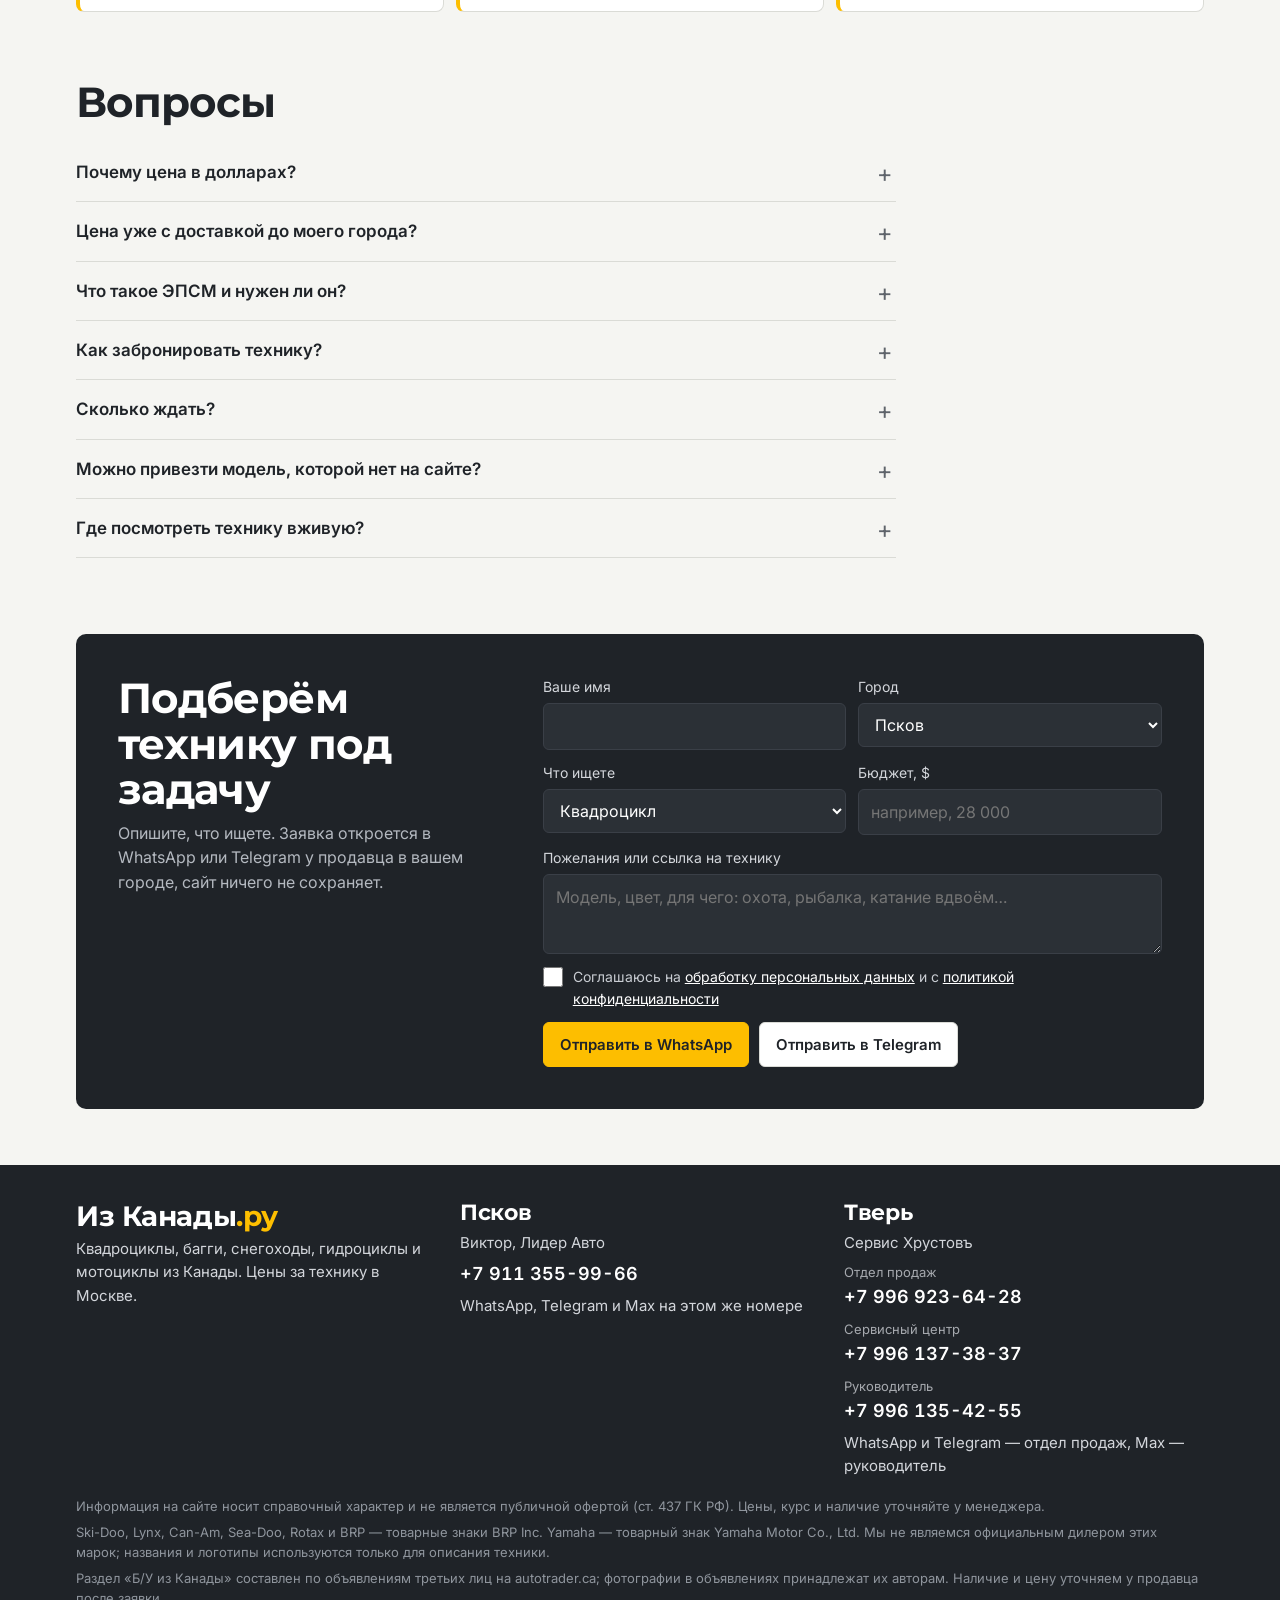
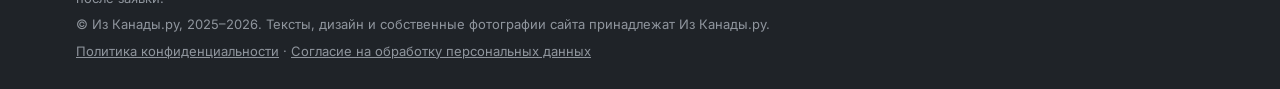
==== commit 6facb7f1: "Expedition LE Turbo R: забронирована клиентом Co-Authored-By: Claude Opus 5.5 <noreply@anthropic.com" ====
--- a/index.html
+++ b/index.html
@@ -169,9 +169,9 @@
 <div class="toast" id="toast" hidden></div>
 <div class="sheet-bg" id="sheet" hidden></div>
 
-<script src="data.js?v=20261123z"></script>
+<script src="data.js?v=20261125a"></script>
 <script src="used.js?v=20261124a"></script>
-<script src="assets/site.js?v=20261123u"></script>
+<script src="assets/site.js?v=20261125a"></script>
 <script>
 let active = "all";
 const openGrp = new Set();
